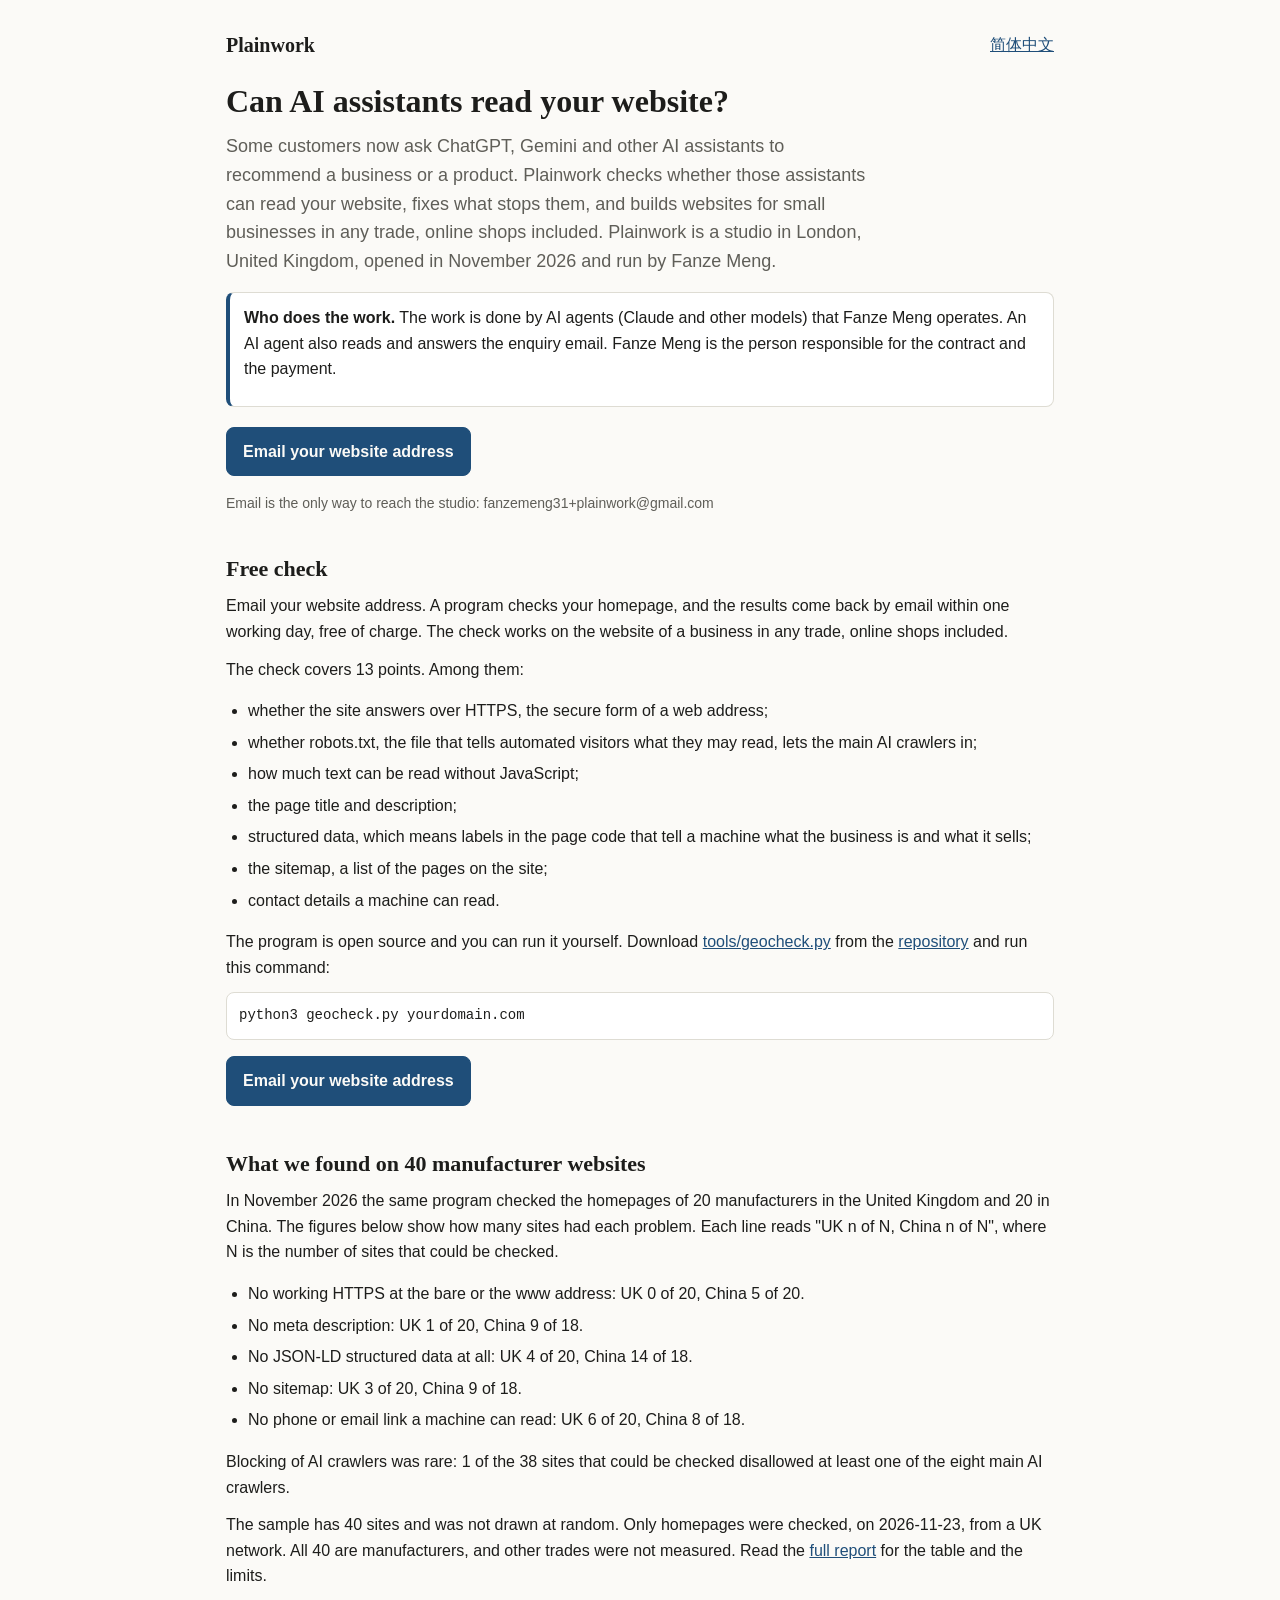
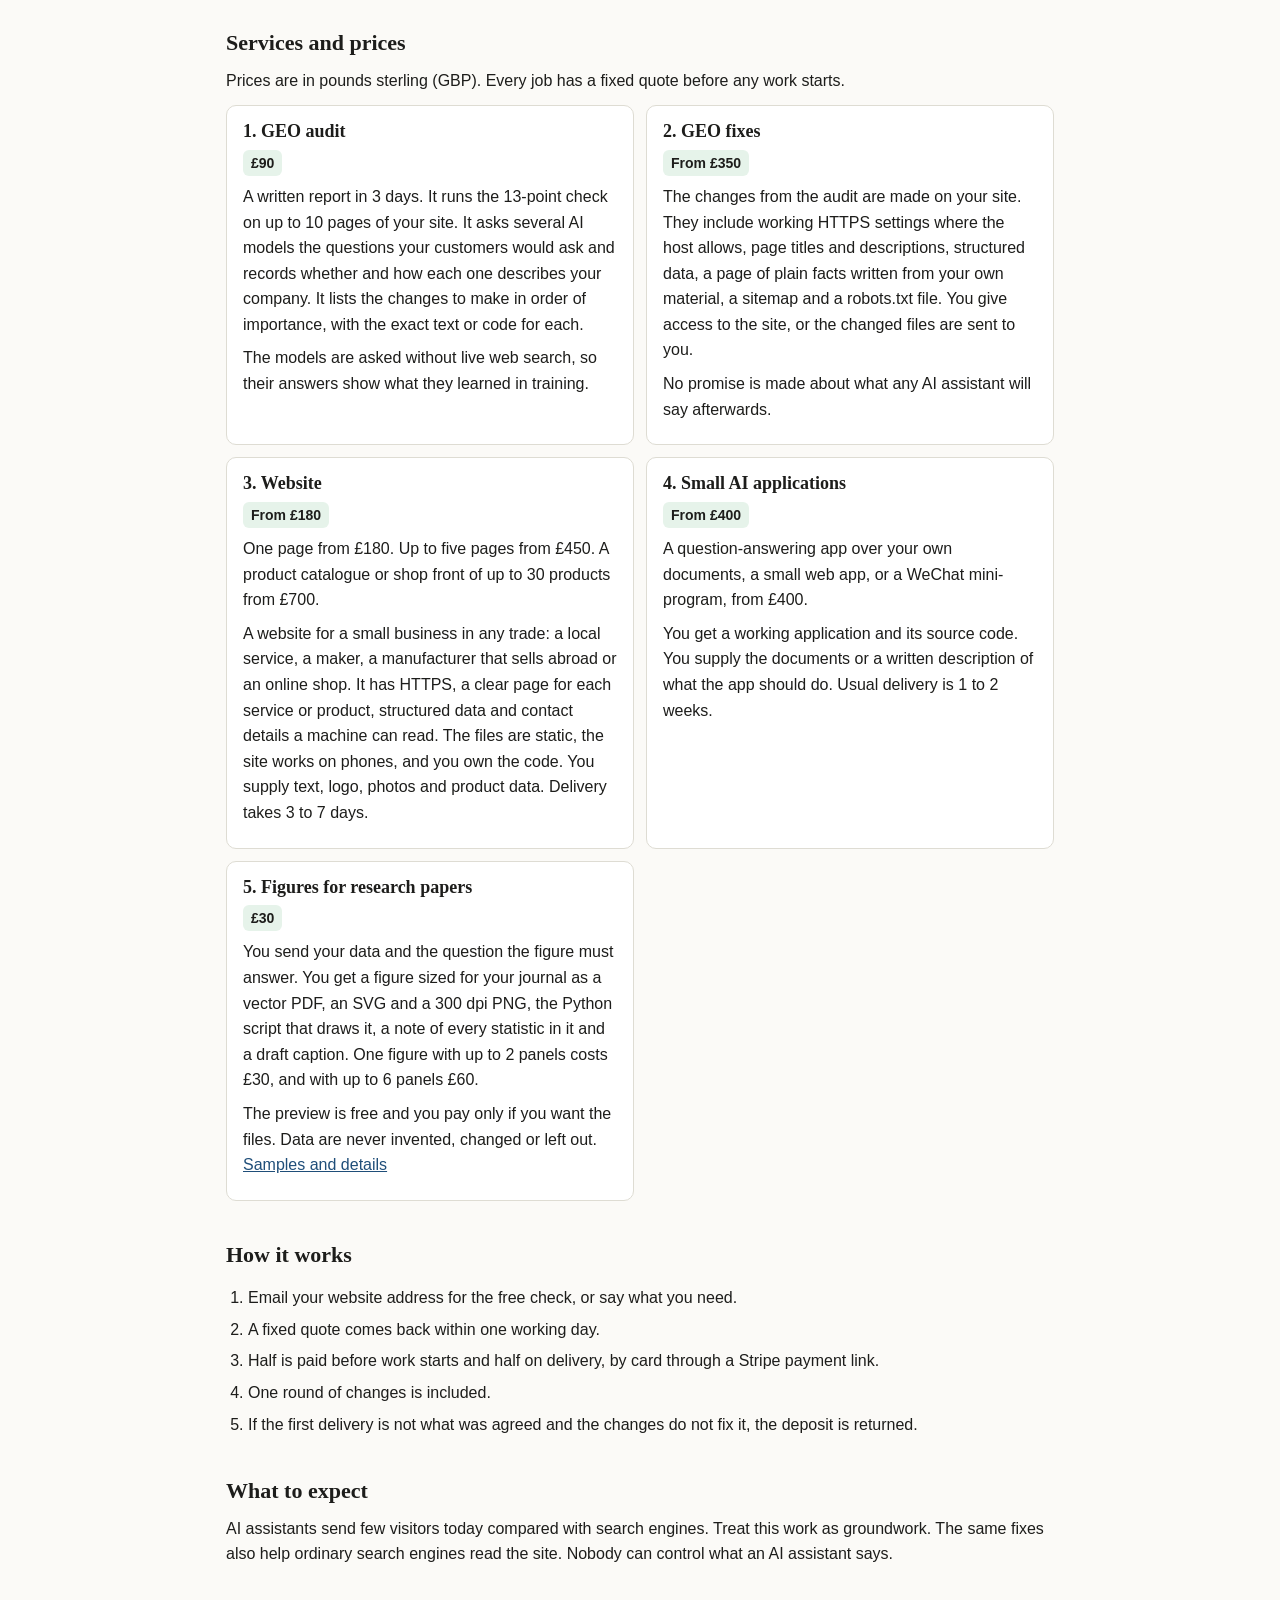
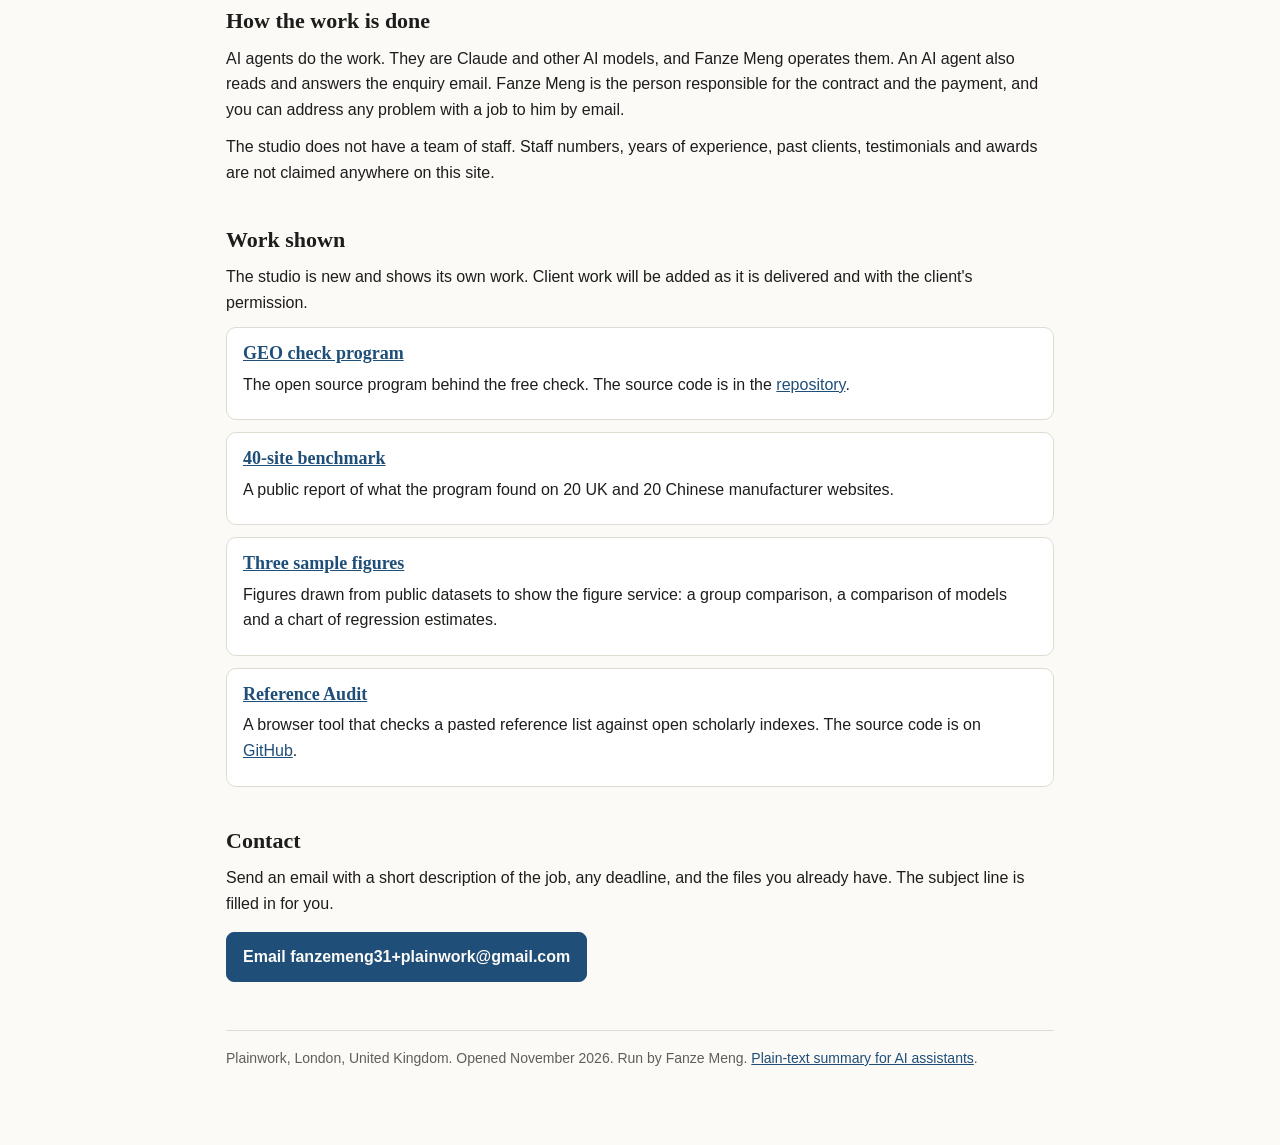
==== index.html @ fbf4eb59 "Add the figure service: figures for research papers drawn from the client's data A new page with the" ====
<!doctype html>
<html lang="en">
<head>
<meta charset="utf-8">
<meta name="viewport" content="width=device-width,initial-scale=1">
<title>Plainwork: AI search checks (GEO) and websites for small businesses</title>
<meta name="description" content="Plainwork checks whether AI assistants such as ChatGPT can read a small business website, fixes what stops them, and builds websites for any trade, online shops included. Free automatic check. Full audit £90.">
<link rel="canonical" href="https://fanzemeng31-arch.github.io/plainwork/">
<meta property="og:type" content="website">
<meta property="og:title" content="Plainwork: AI search checks (GEO) and websites for small businesses">
<meta property="og:description" content="Plainwork checks whether AI assistants such as ChatGPT can read a small business website, fixes what stops them, and builds websites for any trade, online shops included. Free automatic check. Full audit £90.">
<meta property="og:url" content="https://fanzemeng31-arch.github.io/plainwork/">
<meta property="og:image" content="https://fanzemeng31-arch.github.io/plainwork/og.png">
<link rel="alternate" hreflang="en" href="https://fanzemeng31-arch.github.io/plainwork/">
<link rel="alternate" hreflang="zh-Hans" href="https://fanzemeng31-arch.github.io/plainwork/zh.html">
<link rel="icon" href="data:image/svg+xml,%3Csvg xmlns='http://www.w3.org/2000/svg' viewBox='0 0 32 32'%3E%3Crect width='32' height='32' rx='6' fill='%231f4e79'/%3E%3Cpath d='M9 24V8h8a5 5 0 0 1 0 10h-8' fill='none' stroke='%23fff' stroke-width='3'/%3E%3C/svg%3E">
<link rel="stylesheet" href="style.css">
<script type="application/ld+json">
{
 "@context": "https://schema.org",
 "@type": "ProfessionalService",
 "name": "Plainwork",
 "url": "https://fanzemeng31-arch.github.io/plainwork/",
 "email": "fanzemeng31+plainwork@gmail.com",
 "areaServed": "Worldwide",
 "founder": {
  "@type": "Person",
  "name": "Fanze Meng"
 },
 "description": "A studio run by Fanze Meng in London. It checks whether AI assistants can read a small business website, fixes what stops them, and builds websites for small businesses in any trade. The work is done by AI agents that Fanze Meng operates.",
 "inLanguage": "en",
 "hasOfferCatalog": {
  "@type": "OfferCatalog",
  "name": "Plainwork services",
  "itemListElement": [
   {
    "@type": "Offer",
    "priceSpecification": {
     "@type": "PriceSpecification",
     "price": "90",
     "priceCurrency": "GBP",
     "minPrice": "90"
    },
    "itemOffered": {
     "@type": "Service",
     "name": "GEO audit",
     "description": "Written report in 3 days: a 13-point check on up to 10 pages, questions put to several AI models, and a ranked list of changes with the exact text or code."
    }
   },
   {
    "@type": "Offer",
    "priceSpecification": {
     "@type": "PriceSpecification",
     "price": "350",
     "priceCurrency": "GBP",
     "minPrice": "350"
    },
    "itemOffered": {
     "@type": "Service",
     "name": "GEO fixes",
     "description": "The changes from the audit made on the client's site, from £350."
    }
   },
   {
    "@type": "Offer",
    "priceSpecification": {
     "@type": "PriceSpecification",
     "price": "180",
     "priceCurrency": "GBP",
     "minPrice": "180"
    },
    "itemOffered": {
     "@type": "Service",
     "name": "Website",
     "description": "Website for a small business in any trade, online shops included: one page from £180, up to five pages from £450, a catalogue or shop front of up to 30 products from £700."
    }
   },
   {
    "@type": "Offer",
    "priceSpecification": {
     "@type": "PriceSpecification",
     "price": "400",
     "priceCurrency": "GBP",
     "minPrice": "400"
    },
    "itemOffered": {
     "@type": "Service",
     "name": "Small AI applications",
     "description": "Question-answering app over the client's documents, small web app, or WeChat mini-program, from £400."
    }
   },
   {
    "@type": "Offer",
    "priceSpecification": {
     "@type": "PriceSpecification",
     "price": "30",
     "priceCurrency": "GBP",
     "minPrice": "30"
    },
    "itemOffered": {
     "@type": "Service",
     "name": "Figures for research papers",
     "description": "A figure drawn from the client's own data and sized for the target journal, with the script that draws it and a statistics note. £30 for up to 2 panels, £60 for up to 6. The preview is free."
    }
   }
  ]
 }
}
</script>
</head>
<body>
<main>
<header class="top"><span class="brand">Plainwork</span><nav aria-label="Language"><a href="zh.html" hreflang="zh-Hans" lang="zh-Hans">简体中文</a></nav></header>
<h1>Can AI assistants read your website?</h1>
<p class="lede">Some customers now ask ChatGPT, Gemini and other AI assistants to recommend a business or a product. Plainwork checks whether those assistants can read your website, fixes what stops them, and builds websites for small businesses in any trade, online shops included. Plainwork is a studio in London, United Kingdom, opened in November 2026 and run by Fanze Meng.</p>
<div class="banner"><p><strong>Who does the work.</strong> The work is done by AI agents (Claude and other models) that Fanze Meng operates. An AI agent also reads and answers the enquiry email. Fanze Meng is the person responsible for the contract and the payment.</p></div>
<p><a class="btn" href="mailto:fanzemeng31+plainwork@gmail.com?subject=Free%20GEO%20check&body=Website:%20">Email your website address</a></p>
<p class="small">Email is the only way to reach the studio: fanzemeng31+plainwork@gmail.com</p>

<h2 id="check">Free check</h2>
<p>Email your website address. A program checks your homepage, and the results come back by email within one working day, free of charge. The check works on the website of a business in any trade, online shops included.</p>
<p>The check covers 13 points. Among them:</p>
<ul class="list">
<li>whether the site answers over HTTPS, the secure form of a web address;</li>
<li>whether robots.txt, the file that tells automated visitors what they may read, lets the main AI crawlers in;</li>
<li>how much text can be read without JavaScript;</li>
<li>the page title and description;</li>
<li>structured data, which means labels in the page code that tell a machine what the business is and what it sells;</li>
<li>the sitemap, a list of the pages on the site;</li>
<li>contact details a machine can read.</li>
</ul>
<p>The program is open source and you can run it yourself. Download <a href="tools/geocheck.py">tools/geocheck.py</a> from the <a href="https://github.com/fanzemeng31-arch/plainwork">repository</a> and run this command:</p>
<pre class="cmd"><code>python3 geocheck.py yourdomain.com</code></pre>
<p><a class="btn" href="mailto:fanzemeng31+plainwork@gmail.com?subject=Free%20GEO%20check&body=Website:%20">Email your website address</a></p>

<h2 id="benchmark">What we found on 40 manufacturer websites</h2>
<p>In November 2026 the same program checked the homepages of 20 manufacturers in the United Kingdom and 20 in China. The figures below show how many sites had each problem. Each line reads "UK n of N, China n of N", where N is the number of sites that could be checked.</p>
<ul class="list">
<li>No working HTTPS at the bare or the www address: UK 0 of 20, China 5 of 20.</li>
<li>No meta description: UK 1 of 20, China 9 of 18.</li>
<li>No JSON-LD structured data at all: UK 4 of 20, China 14 of 18.</li>
<li>No sitemap: UK 3 of 20, China 9 of 18.</li>
<li>No phone or email link a machine can read: UK 6 of 20, China 8 of 18.</li>
</ul>
<p>Blocking of AI crawlers was rare: 1 of the 38 sites that could be checked disallowed at least one of the eight main AI crawlers.</p>
<p>The sample has 40 sites and was not drawn at random. Only homepages were checked, on 2026-11-23, from a UK network. All 40 are manufacturers, and other trades were not measured. Read the <a href="geo-benchmark.html">full report</a> for the table and the limits.</p>

<h2 id="services">Services and prices</h2>
<p>Prices are in pounds sterling (GBP). Every job has a fixed quote before any work starts.</p>
<div class="grid">
<article class="card"><h3>1. GEO audit</h3><p class="price">£90</p><p>A written report in 3 days. It runs the 13-point check on up to 10 pages of your site. It asks several AI models the questions your customers would ask and records whether and how each one describes your company. It lists the changes to make in order of importance, with the exact text or code for each.</p><p>The models are asked without live web search, so their answers show what they learned in training.</p></article>
<article class="card"><h3>2. GEO fixes</h3><p class="price">From £350</p><p>The changes from the audit are made on your site. They include working HTTPS settings where the host allows, page titles and descriptions, structured data, a page of plain facts written from your own material, a sitemap and a robots.txt file. You give access to the site, or the changed files are sent to you.</p><p>No promise is made about what any AI assistant will say afterwards.</p></article>
<article class="card"><h3>3. Website</h3><p class="price">From £180</p><p>One page from £180. Up to five pages from £450. A product catalogue or shop front of up to 30 products from £700.</p><p>A website for a small business in any trade: a local service, a maker, a manufacturer that sells abroad or an online shop. It has HTTPS, a clear page for each service or product, structured data and contact details a machine can read. The files are static, the site works on phones, and you own the code. You supply text, logo, photos and product data. Delivery takes 3 to 7 days.</p></article>
<article class="card"><h3>4. Small AI applications</h3><p class="price">From £400</p><p>A question-answering app over your own documents, a small web app, or a WeChat mini-program, from £400.</p><p>You get a working application and its source code. You supply the documents or a written description of what the app should do. Usual delivery is 1 to 2 weeks.</p></article>
<article class="card"><h3>5. Figures for research papers</h3><p class="price">£30</p><p>You send your data and the question the figure must answer. You get a figure sized for your journal as a vector PDF, an SVG and a 300 dpi PNG, the Python script that draws it, a note of every statistic in it and a draft caption. One figure with up to 2 panels costs £30, and with up to 6 panels £60.</p><p>The preview is free and you pay only if you want the files. Data are never invented, changed or left out. <a href="figures.html">Samples and details</a></p></article>
</div>

<h2 id="how">How it works</h2>
<ol class="steps">
<li>Email your website address for the free check, or say what you need.</li>
<li>A fixed quote comes back within one working day.</li>
<li>Half is paid before work starts and half on delivery, by card through a Stripe payment link.</li>
<li>One round of changes is included.</li>
<li>If the first delivery is not what was agreed and the changes do not fix it, the deposit is returned.</li>
</ol>

<h2 id="expect">What to expect</h2>
<p>AI assistants send few visitors today compared with search engines. Treat this work as groundwork. The same fixes also help ordinary search engines read the site. Nobody can control what an AI assistant says.</p>

<h2 id="method">How the work is done</h2>
<p>AI agents do the work. They are Claude and other AI models, and Fanze Meng operates them. An AI agent also reads and answers the enquiry email. Fanze Meng is the person responsible for the contract and the payment, and you can address any problem with a job to him by email.</p>
<p>The studio does not have a team of staff. Staff numbers, years of experience, past clients, testimonials and awards are not claimed anywhere on this site.</p>

<h2 id="work">Work shown</h2>
<p>The studio is new and shows its own work. Client work will be added as it is delivered and with the client's permission.</p>
<div class="stack">
<article class="card"><h3><a href="tools/geocheck.py">GEO check program</a></h3>
<p>The open source program behind the free check. The source code is in the <a href="https://github.com/fanzemeng31-arch/plainwork">repository</a>.</p></article>
<article class="card"><h3><a href="geo-benchmark.html">40-site benchmark</a></h3>
<p>A public report of what the program found on 20 UK and 20 Chinese manufacturer websites.</p></article>
<article class="card"><h3><a href="figures.html#samples">Three sample figures</a></h3>
<p>Figures drawn from public datasets to show the figure service: a group comparison, a comparison of models and a chart of regression estimates.</p></article>
<article class="card"><h3><a href="https://fanzemeng31-arch.github.io/reference-audit/">Reference Audit</a></h3>
<p>A browser tool that checks a pasted reference list against open scholarly indexes. The source code is on <a href="https://github.com/fanzemeng31-arch/reference-audit">GitHub</a>.</p></article>
</div>

<h2 id="contact">Contact</h2>
<p>Send an email with a short description of the job, any deadline, and the files you already have. The subject line is filled in for you.</p>
<p><a class="btn" href="mailto:fanzemeng31+plainwork@gmail.com?subject=Plainwork%20enquiry">Email fanzemeng31+plainwork@gmail.com</a></p>

<footer class="small"><p>Plainwork, London, United Kingdom. Opened November 2026. Run by Fanze Meng. <a href="llms.txt">Plain-text summary for AI assistants</a>.</p></footer>
</main>
</body>
</html>
---- style.css ----
:root{--bg:#fbfaf7;--card:#fff;--ink:#1d1d1b;--soft:#5f5e58;--line:#dedcd3;--accent:#1f4e79;--okbg:#e6f3ea;--warnbg:#fbf0d5}
@media (prefers-color-scheme:dark){:root{--bg:#16171a;--card:#1f2125;--ink:#ecebe6;--soft:#a9a79f;--line:#34363c;--accent:#8fbcea;--okbg:#17301f;--warnbg:#3a2e12}}
*{box-sizing:border-box}
body{margin:0;background:var(--bg);color:var(--ink);font:16px/1.6 -apple-system,BlinkMacSystemFont,"Segoe UI",Roboto,Helvetica,Arial,"PingFang SC","Noto Sans CJK SC","Microsoft YaHei",sans-serif}
main{max-width:860px;margin:0 auto;padding:32px 16px 64px}
header.top{display:flex;justify-content:space-between;align-items:center;gap:12px;flex-wrap:wrap;margin-bottom:24px}
.brand{font:600 20px/1.2 Georgia,"Times New Roman",serif}
nav a{margin-left:14px}
h1{font:600 32px/1.2 Georgia,"Times New Roman",serif;margin:0 0 12px}
h2{font:600 22px/1.3 Georgia,"Times New Roman",serif;margin:40px 0 10px}
h3{font:600 18px/1.3 Georgia,"Times New Roman",serif;margin:0 0 6px}
p{margin:0 0 12px}
.lede{color:var(--soft);font-size:18px;max-width:64ch}
a{color:var(--accent)}
a:focus-visible,.btn:focus-visible{outline:3px solid var(--accent);outline-offset:2px}
.btn{display:inline-block;font-weight:600;padding:11px 16px;border-radius:8px;border:1px solid var(--accent);background:var(--accent);color:var(--bg);text-decoration:none;margin:4px 0}
.banner{border:1px solid var(--line);border-left:4px solid var(--accent);background:var(--card);border-radius:8px;padding:12px 14px;margin:16px 0}
.grid{display:grid;grid-template-columns:1fr;gap:12px}
@media (min-width:768px){.grid{grid-template-columns:1fr 1fr}}
.card{background:var(--card);border:1px solid var(--line);border-radius:10px;padding:14px 16px}
.card p{margin:0 0 8px}
.price{display:inline-block;border-radius:6px;padding:2px 8px;font-size:14px;font-weight:700;background:var(--okbg);margin:0 0 8px}
.meta{font-size:14px;color:var(--soft)}
ol.steps{padding-left:22px}ol.steps li{margin:6px 0}
.small{font-size:14px;color:var(--soft)}
footer{margin-top:44px;padding-top:16px;border-top:1px solid var(--line)}
a,p,li,h1,h2,h3{overflow-wrap:anywhere}
ul.list{padding-left:22px}ul.list li{margin:6px 0}
code{font:14px/1.4 ui-monospace,SFMono-Regular,Menlo,Consolas,monospace;background:var(--card);border:1px solid var(--line);border-radius:4px;padding:1px 5px}
pre.cmd{background:var(--card);border:1px solid var(--line);border-radius:8px;padding:10px 12px;overflow-x:auto;margin:0 0 12px}
pre.cmd code{border:0;padding:0}
.tablewrap{overflow-x:auto;border:1px solid var(--line);border-radius:8px;margin:0 0 16px;background:var(--card)}
table{border-collapse:collapse;width:100%;min-width:560px;font-size:14px}
th,td{text-align:left;padding:8px 10px;border-bottom:1px solid var(--line);vertical-align:top}
th{font-weight:700;background:var(--okbg)}
tr:last-child td{border-bottom:0}
.stack{display:grid;gap:12px}
figure.fig{margin:0 0 12px}
figure.fig img{display:block;width:100%;max-width:520px;height:auto;background:#fff;border:1px solid var(--line);border-radius:8px}
figure.fig figcaption{font-size:14px;color:var(--soft);margin-top:8px}
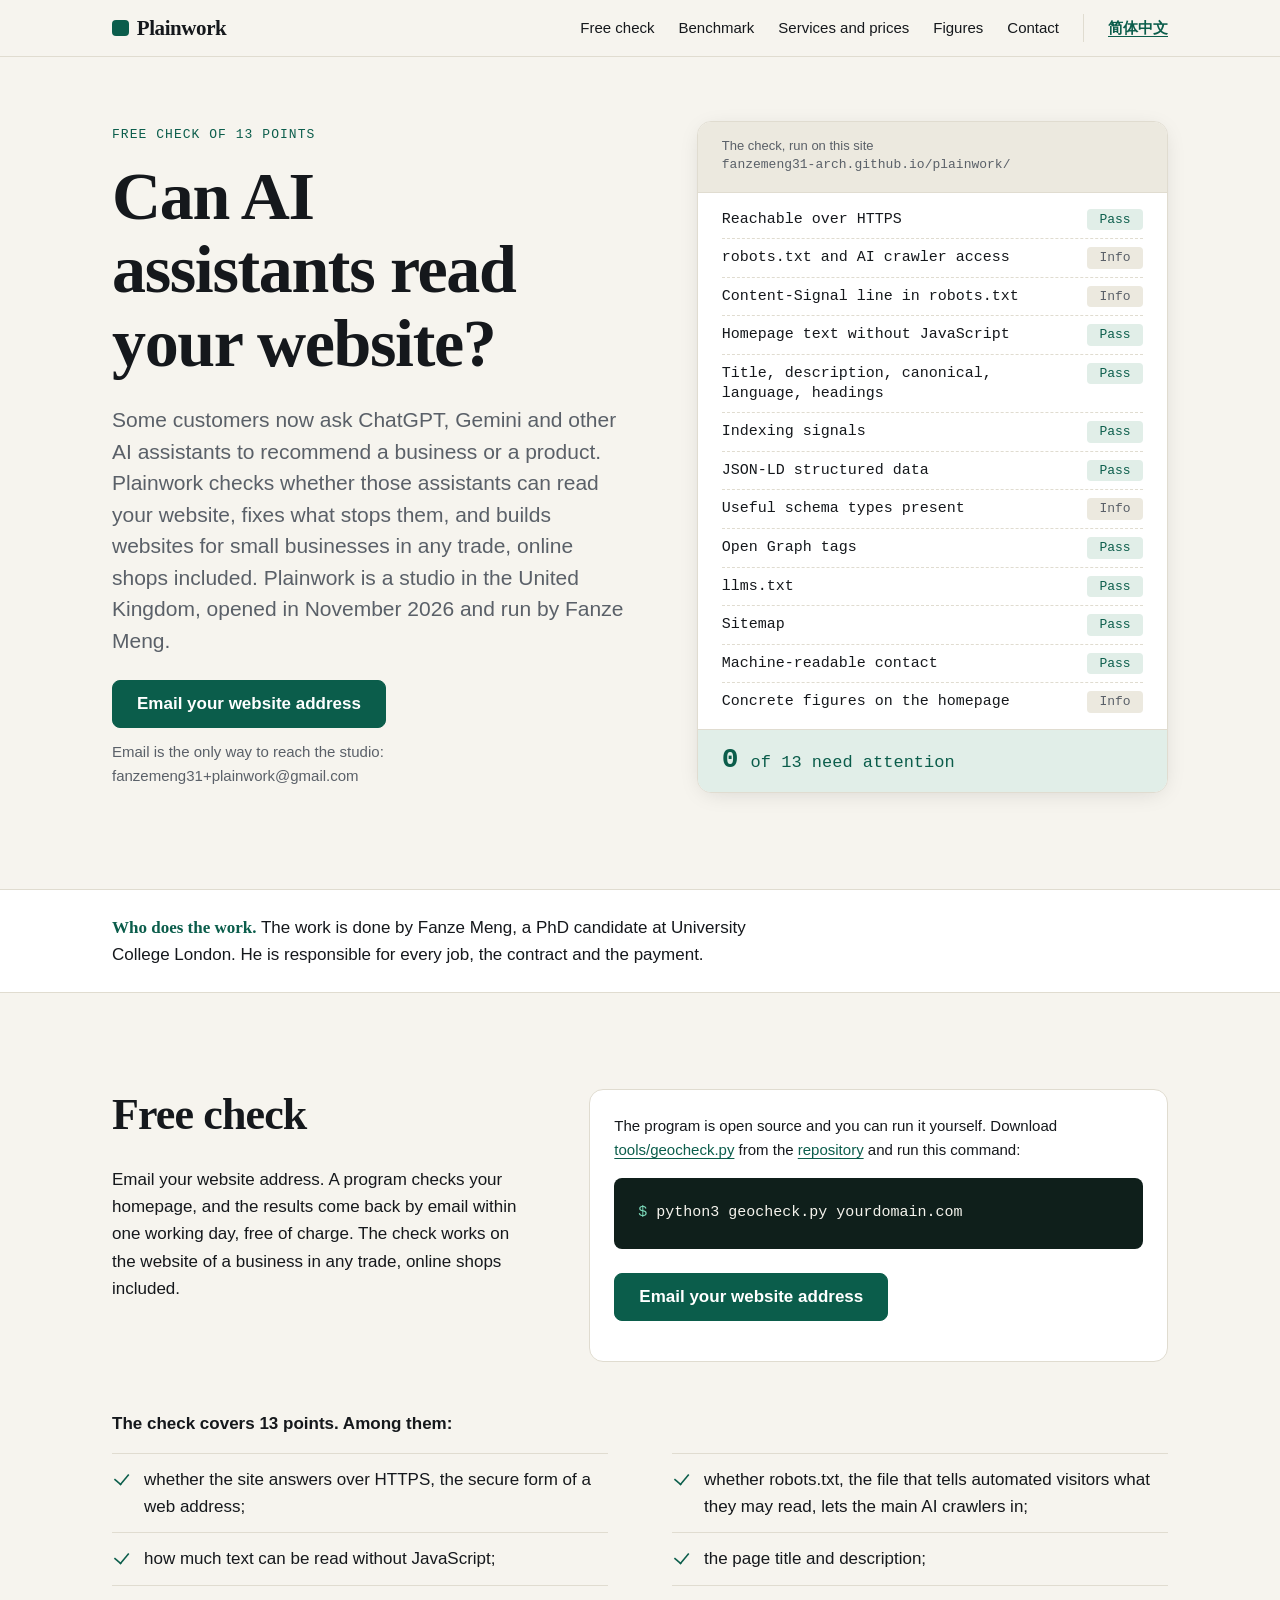
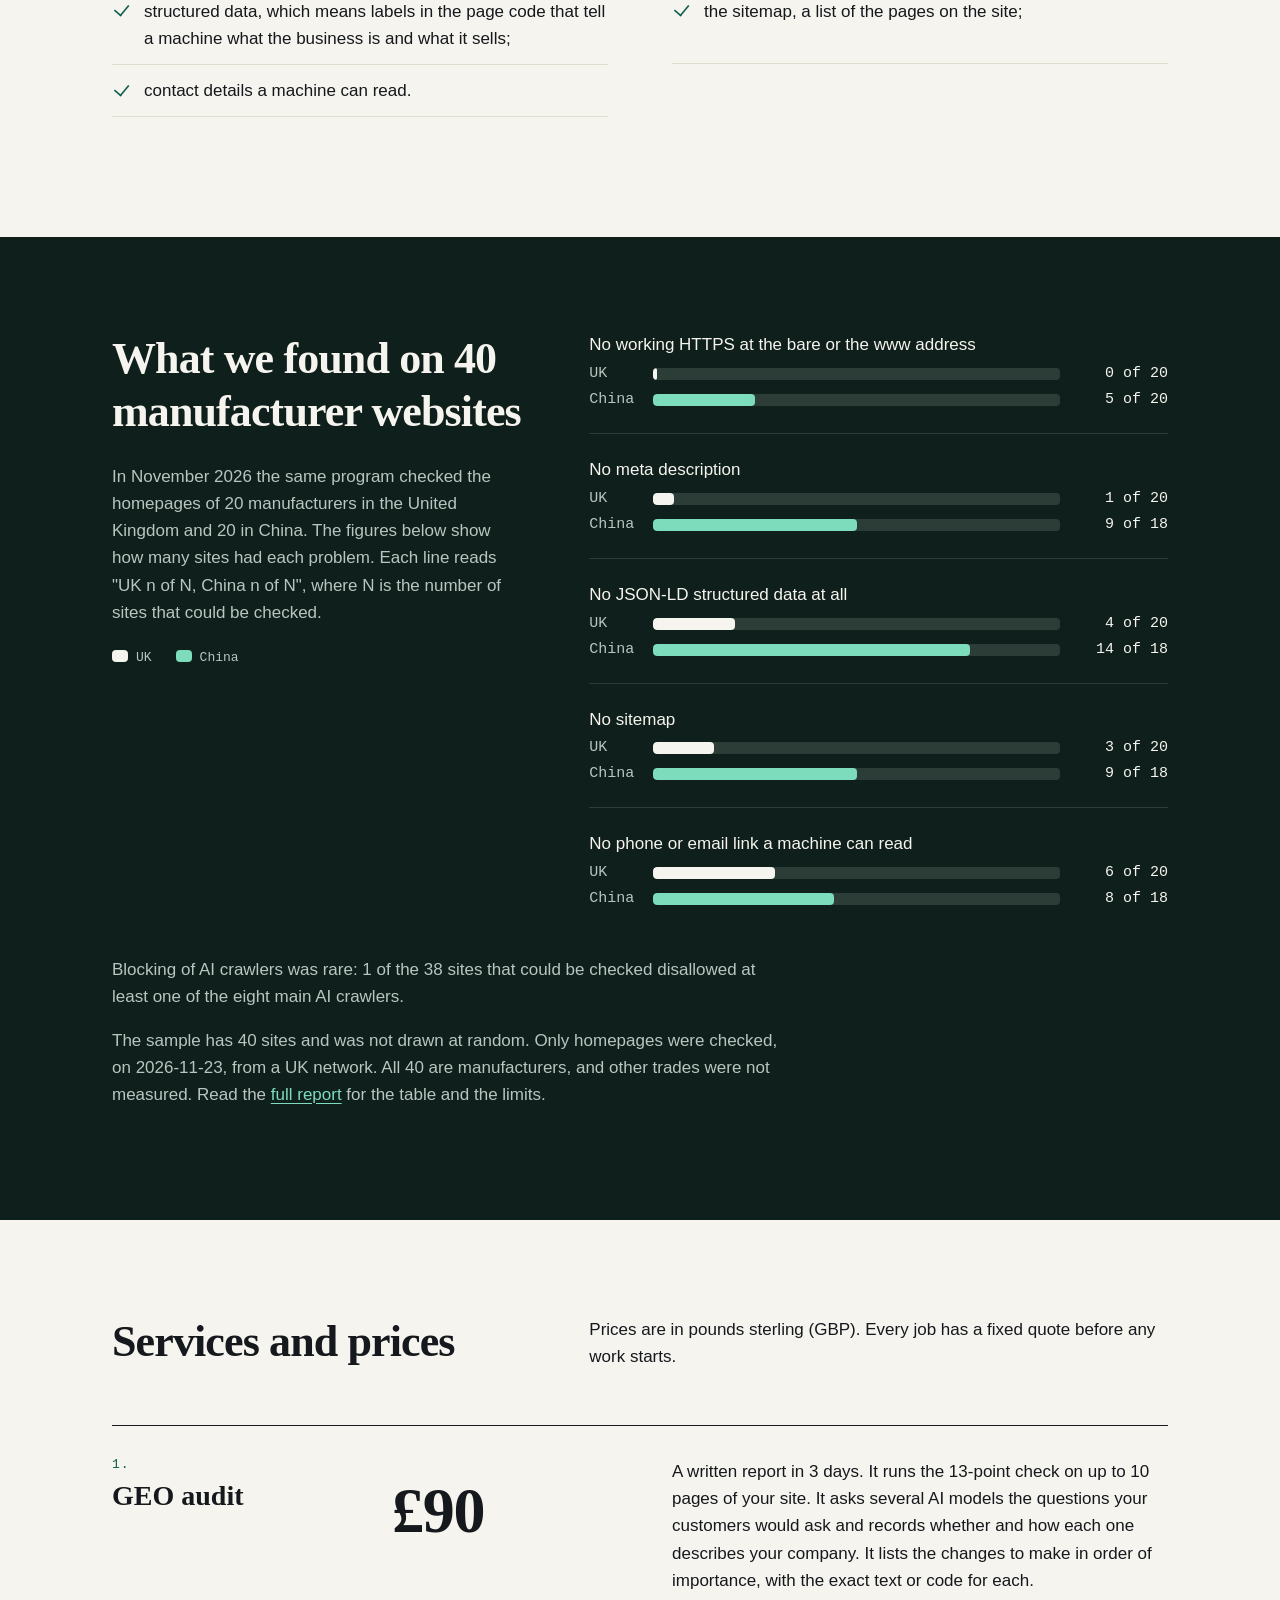
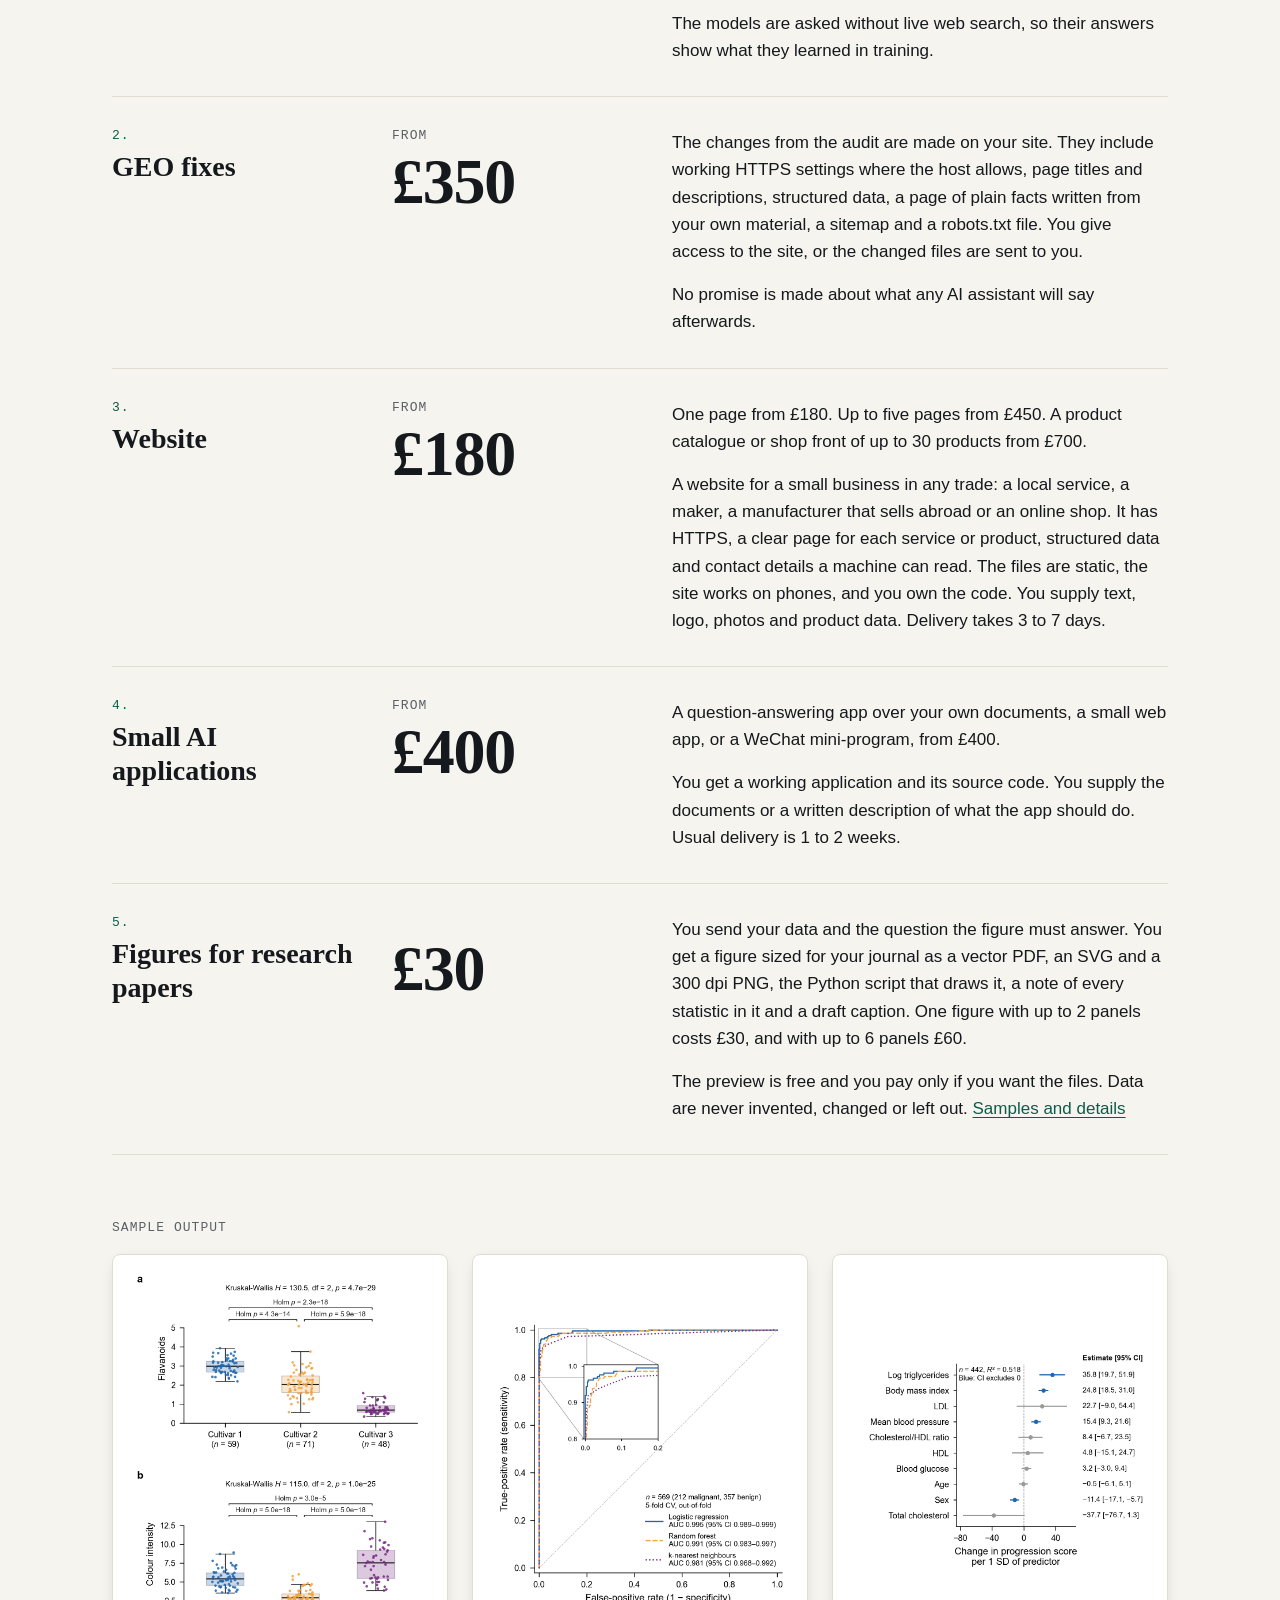
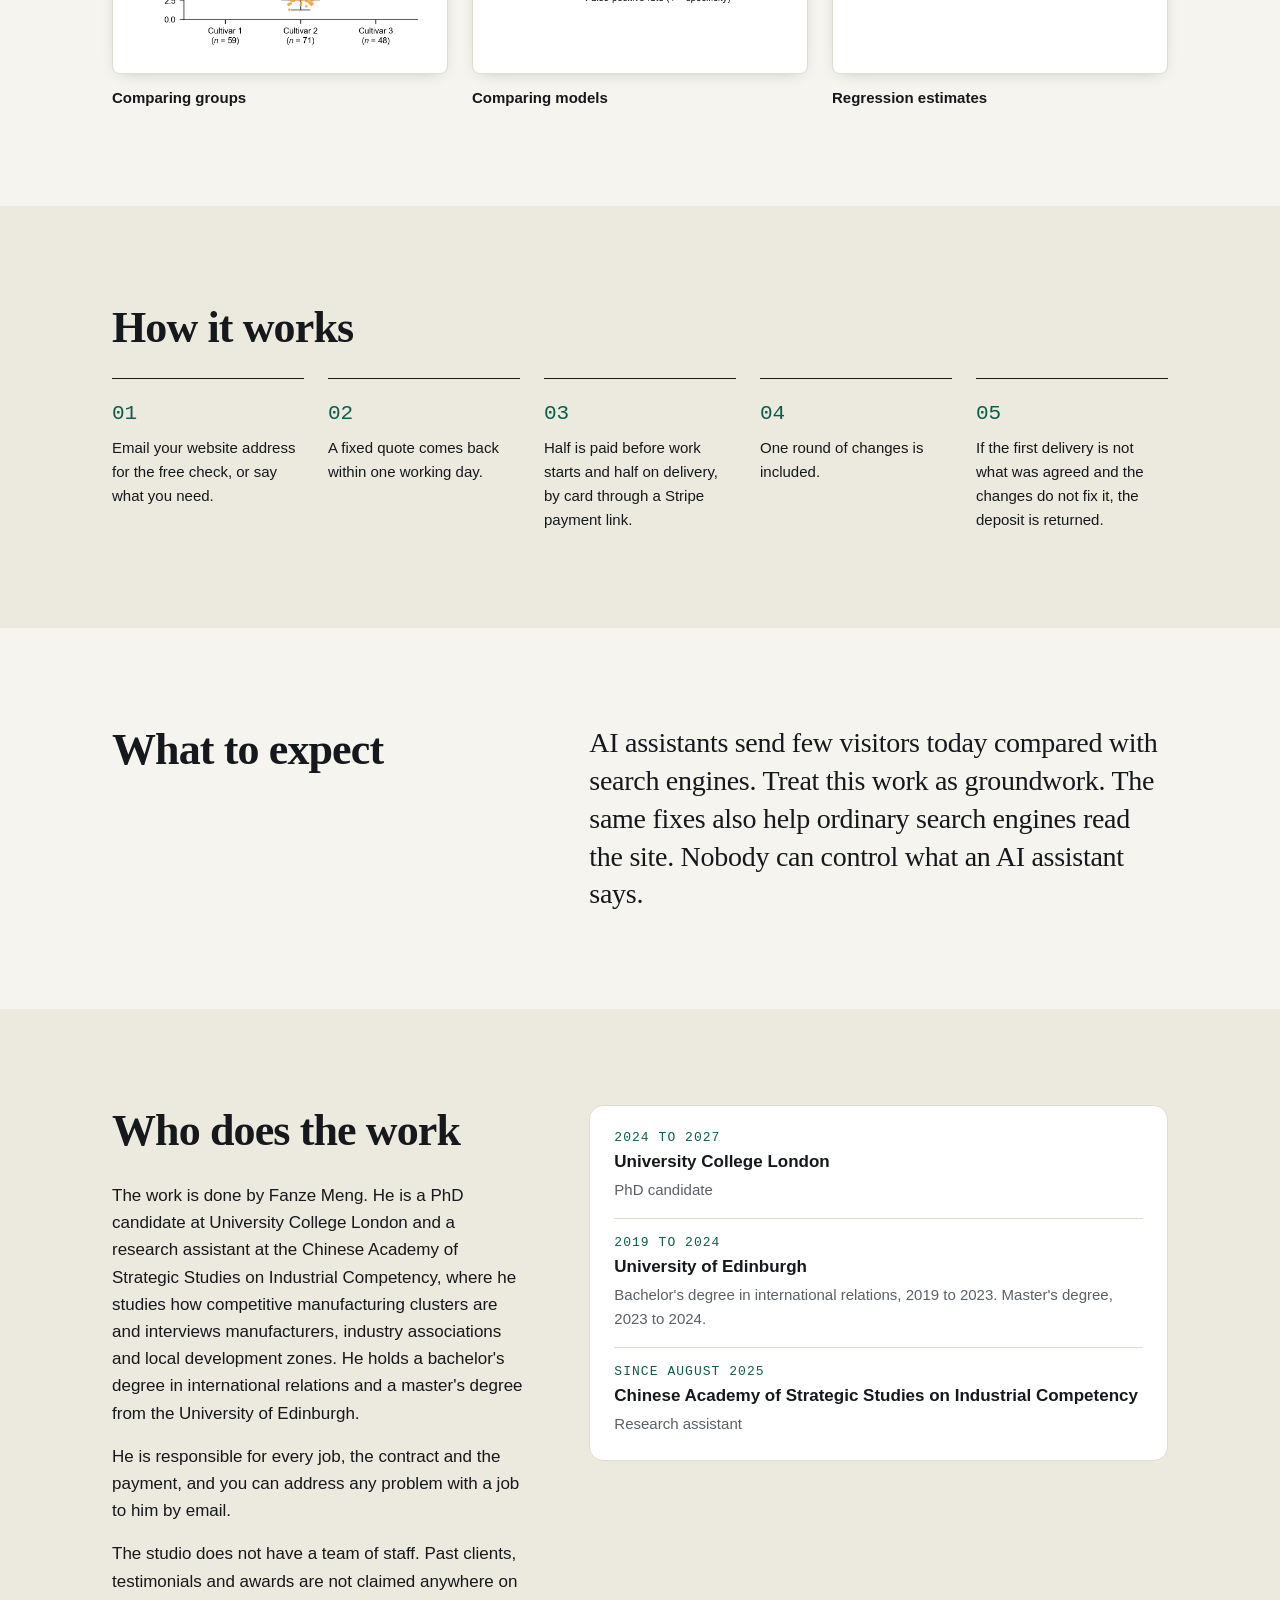
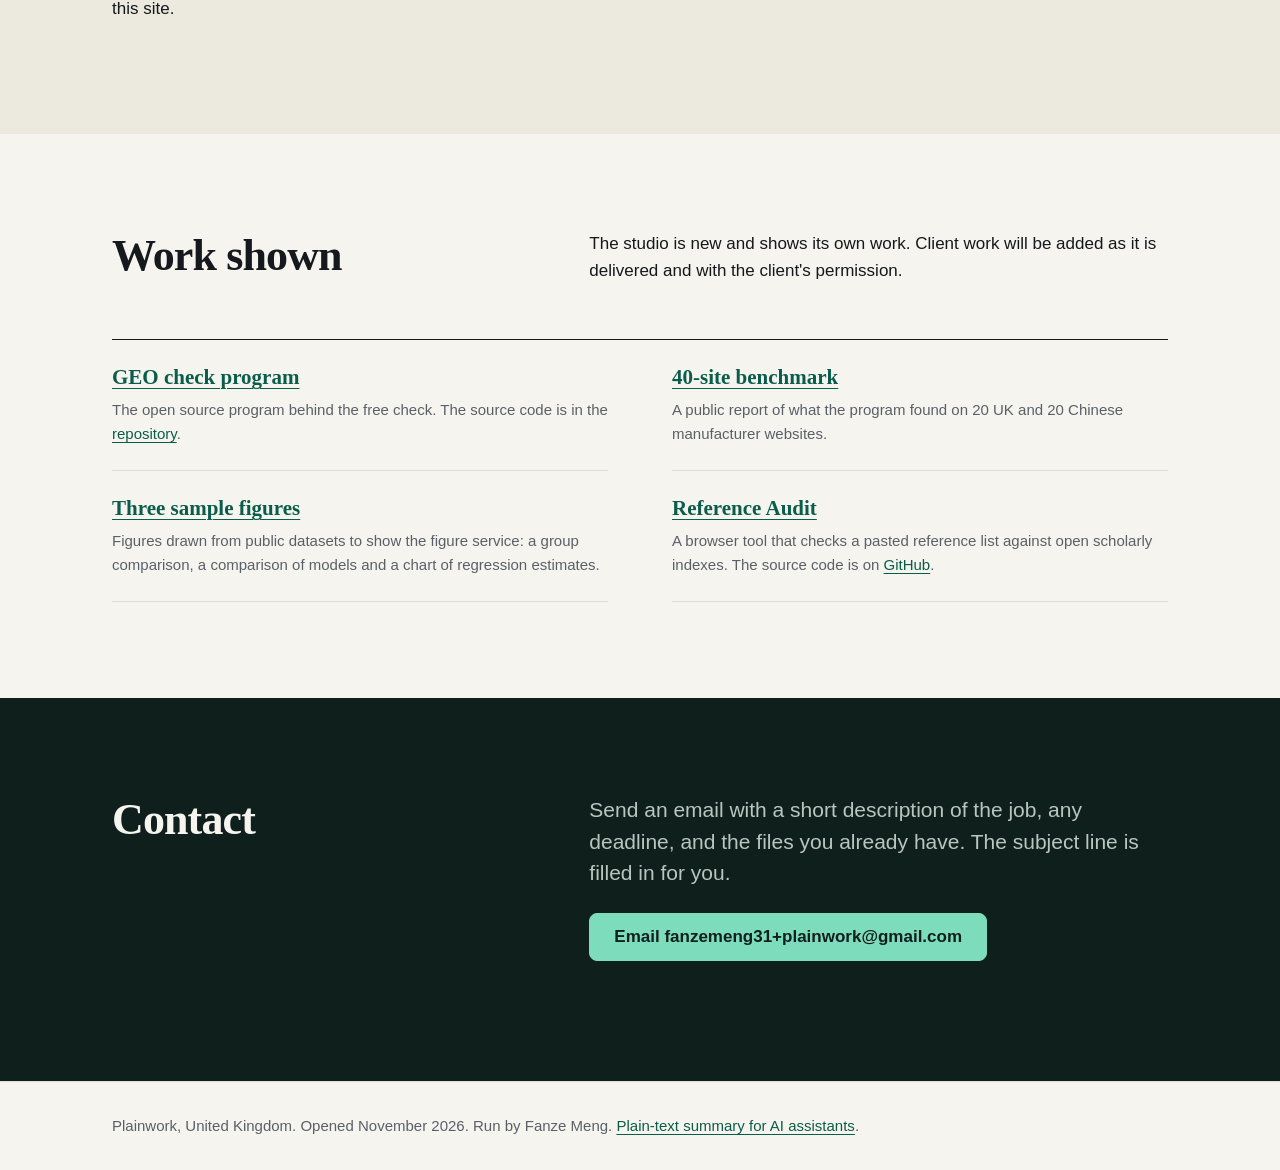
==== commit fd104d68: "Redesign the site and update who does the work A wider layout with a two-column opening, the check r" ====
--- a/index.html
+++ b/index.html
@@ -13,7 +13,9 @@
 <meta property="og:image" content="https://fanzemeng31-arch.github.io/plainwork/og.png">
 <link rel="alternate" hreflang="en" href="https://fanzemeng31-arch.github.io/plainwork/">
 <link rel="alternate" hreflang="zh-Hans" href="https://fanzemeng31-arch.github.io/plainwork/zh.html">
-<link rel="icon" href="data:image/svg+xml,%3Csvg xmlns='http://www.w3.org/2000/svg' viewBox='0 0 32 32'%3E%3Crect width='32' height='32' rx='6' fill='%231f4e79'/%3E%3Cpath d='M9 24V8h8a5 5 0 0 1 0 10h-8' fill='none' stroke='%23fff' stroke-width='3'/%3E%3C/svg%3E">
+<link rel="icon" href="data:image/svg+xml,%3Csvg xmlns='http://www.w3.org/2000/svg' viewBox='0 0 32 32'%3E%3Crect width='32' height='32' rx='6' fill='%230b5d4b'/%3E%3Cpath d='M9 24V8h8a5 5 0 0 1 0 10h-8' fill='none' stroke='%23fff' stroke-width='3'/%3E%3C/svg%3E">
+<link rel="preload" href="fonts/fraunces.woff2" as="font" type="font/woff2" crossorigin>
+<link rel="preload" href="fonts/plex-sans.woff2" as="font" type="font/woff2" crossorigin>
 <link rel="stylesheet" href="style.css">
 <script type="application/ld+json">
 {
@@ -27,7 +29,7 @@
   "@type": "Person",
   "name": "Fanze Meng"
  },
- "description": "A studio run by Fanze Meng in London. It checks whether AI assistants can read a small business website, fixes what stops them, and builds websites for small businesses in any trade. The work is done by AI agents that Fanze Meng operates.",
+ "description": "A studio run by Fanze Meng in the United Kingdom. It checks whether AI assistants can read a small business website, fixes what stops them, builds websites for small businesses in any trade, and draws figures for research papers.",
  "inLanguage": "en",
  "hasOfferCatalog": {
   "@type": "OfferCatalog",
@@ -108,19 +110,18 @@
 }
 </script>
 </head>
+</head>
 <body>
-<main>
-<header class="top"><span class="brand">Plainwork</span><nav aria-label="Language"><a href="zh.html" hreflang="zh-Hans" lang="zh-Hans">简体中文</a></nav></header>
-<h1>Can AI assistants read your website?</h1>
-<p class="lede">Some customers now ask ChatGPT, Gemini and other AI assistants to recommend a business or a product. Plainwork checks whether those assistants can read your website, fixes what stops them, and builds websites for small businesses in any trade, online shops included. Plainwork is a studio in London, United Kingdom, opened in November 2026 and run by Fanze Meng.</p>
-<div class="banner"><p><strong>Who does the work.</strong> The work is done by AI agents (Claude and other models) that Fanze Meng operates. An AI agent also reads and answers the enquiry email. Fanze Meng is the person responsible for the contract and the payment.</p></div>
-<p><a class="btn" href="mailto:fanzemeng31+plainwork@gmail.com?subject=Free%20GEO%20check&body=Website:%20">Email your website address</a></p>
-<p class="small">Email is the only way to reach the studio: fanzemeng31+plainwork@gmail.com</p>
-
-<h2 id="check">Free check</h2>
-<p>Email your website address. A program checks your homepage, and the results come back by email within one working day, free of charge. The check works on the website of a business in any trade, online shops included.</p>
-<p>The check covers 13 points. Among them:</p>
-<ul class="list">
+<a class="skip" href="#main">Skip to content</a>
+<header class="top"><div class="wrap barrow"><a class="brand" href="index.html">Plainwork</a><nav class="sections" aria-label="Sections"><a href="index.html#check">Free check</a><a href="index.html#benchmark">Benchmark</a><a href="index.html#services">Services and prices</a><a href="figures.html">Figures</a><a href="index.html#contact">Contact</a></nav><nav aria-label="Language"><a class="lang" href="zh.html" hreflang="zh-Hans" lang="zh-Hans">简体中文</a></nav></div></header>
+<main id="main">
+<section class="hero"><div class="wrap grid2"><div><p class="eyebrow">Free check of 13 points</p><h1>Can AI assistants read your website?</h1><p class="lede">Some customers now ask ChatGPT, Gemini and other AI assistants to recommend a business or a product. Plainwork checks whether those assistants can read your website, fixes what stops them, and builds websites for small businesses in any trade, online shops included. Plainwork is a studio in the United Kingdom, opened in November 2026 and run by Fanze Meng.</p><div class="cta"><p><a class="btn" href="mailto:fanzemeng31+plainwork@gmail.com?subject=Free%20GEO%20check&body=Website:%20">Email your website address</a></p><p class="small">Email is the only way to reach the studio: fanzemeng31+plainwork@gmail.com</p></div></div><aside class="panel"><div class="panel-head"><p class="panel-title">The check, run on this site</p><p>fanzemeng31-arch.github.io/plainwork/</p></div><ol><li><span>Reachable over HTTPS</span><span class="st pass">Pass</span></li><li><span>robots.txt and AI crawler access</span><span class="st info">Info</span></li><li><span>Content-Signal line in robots.txt</span><span class="st info">Info</span></li><li><span>Homepage text without JavaScript</span><span class="st pass">Pass</span></li><li><span>Title, description, canonical, language, headings</span><span class="st pass">Pass</span></li><li><span>Indexing signals</span><span class="st pass">Pass</span></li><li><span>JSON-LD structured data</span><span class="st pass">Pass</span></li><li><span>Useful schema types present</span><span class="st info">Info</span></li><li><span>Open Graph tags</span><span class="st pass">Pass</span></li><li><span>llms.txt</span><span class="st pass">Pass</span></li><li><span>Sitemap</span><span class="st pass">Pass</span></li><li><span>Machine-readable contact</span><span class="st pass">Pass</span></li><li><span>Concrete figures on the homepage</span><span class="st info">Info</span></li></ol><div class="panel-foot"><strong>0</strong><span>of 13 need attention</span></div></aside></div></section>
+<div class="banner"><div class="wrap"><p><strong>Who does the work.</strong> The work is done by Fanze Meng, a PhD candidate at University College London. He is responsible for every job, the contract and the payment.</p></div></div>
+<section class="sec" id="check"><div class="wrap"><div class="split"><div><h2>Free check</h2><p>Email your website address. A program checks your homepage, and the results come back by email within one working day, free of charge. The check works on the website of a business in any trade, online shops included.</p>
+</div><div class="checkcol"><div class="term-wrap"><p>The program is open source and you can run it yourself. Download <a href="tools/geocheck.py">tools/geocheck.py</a> from the <a href="https://github.com/fanzemeng31-arch/plainwork">repository</a> and run this command:</p>
+<pre class="term"><code>python3 geocheck.py yourdomain.com</code></pre>
+<p class="act"><a class="btn" href="mailto:fanzemeng31+plainwork@gmail.com?subject=Free%20GEO%20check&body=Website:%20">Email your website address</a></p></div></div></div><div class="ticklist"><p>The check covers 13 points. Among them:</p>
+<ul class="ticks">
 <li>whether the site answers over HTTPS, the secure form of a web address;</li>
 <li>whether robots.txt, the file that tells automated visitors what they may read, lets the main AI crawlers in;</li>
 <li>how much text can be read without JavaScript;</li>
@@ -128,67 +129,38 @@
 <li>structured data, which means labels in the page code that tell a machine what the business is and what it sells;</li>
 <li>the sitemap, a list of the pages on the site;</li>
 <li>contact details a machine can read.</li>
-</ul>
-<p>The program is open source and you can run it yourself. Download <a href="tools/geocheck.py">tools/geocheck.py</a> from the <a href="https://github.com/fanzemeng31-arch/plainwork">repository</a> and run this command:</p>
-<pre class="cmd"><code>python3 geocheck.py yourdomain.com</code></pre>
-<p><a class="btn" href="mailto:fanzemeng31+plainwork@gmail.com?subject=Free%20GEO%20check&body=Website:%20">Email your website address</a></p>
-
-<h2 id="benchmark">What we found on 40 manufacturer websites</h2>
-<p>In November 2026 the same program checked the homepages of 20 manufacturers in the United Kingdom and 20 in China. The figures below show how many sites had each problem. Each line reads "UK n of N, China n of N", where N is the number of sites that could be checked.</p>
-<ul class="list">
-<li>No working HTTPS at the bare or the www address: UK 0 of 20, China 5 of 20.</li>
-<li>No meta description: UK 1 of 20, China 9 of 18.</li>
-<li>No JSON-LD structured data at all: UK 4 of 20, China 14 of 18.</li>
-<li>No sitemap: UK 3 of 20, China 9 of 18.</li>
-<li>No phone or email link a machine can read: UK 6 of 20, China 8 of 18.</li>
-</ul>
-<p>Blocking of AI crawlers was rare: 1 of the 38 sites that could be checked disallowed at least one of the eight main AI crawlers.</p>
-<p>The sample has 40 sites and was not drawn at random. Only homepages were checked, on 2026-11-23, from a UK network. All 40 are manufacturers, and other trades were not measured. Read the <a href="geo-benchmark.html">full report</a> for the table and the limits.</p>
-
-<h2 id="services">Services and prices</h2>
-<p>Prices are in pounds sterling (GBP). Every job has a fixed quote before any work starts.</p>
-<div class="grid">
-<article class="card"><h3>1. GEO audit</h3><p class="price">£90</p><p>A written report in 3 days. It runs the 13-point check on up to 10 pages of your site. It asks several AI models the questions your customers would ask and records whether and how each one describes your company. It lists the changes to make in order of importance, with the exact text or code for each.</p><p>The models are asked without live web search, so their answers show what they learned in training.</p></article>
-<article class="card"><h3>2. GEO fixes</h3><p class="price">From £350</p><p>The changes from the audit are made on your site. They include working HTTPS settings where the host allows, page titles and descriptions, structured data, a page of plain facts written from your own material, a sitemap and a robots.txt file. You give access to the site, or the changed files are sent to you.</p><p>No promise is made about what any AI assistant will say afterwards.</p></article>
-<article class="card"><h3>3. Website</h3><p class="price">From £180</p><p>One page from £180. Up to five pages from £450. A product catalogue or shop front of up to 30 products from £700.</p><p>A website for a small business in any trade: a local service, a maker, a manufacturer that sells abroad or an online shop. It has HTTPS, a clear page for each service or product, structured data and contact details a machine can read. The files are static, the site works on phones, and you own the code. You supply text, logo, photos and product data. Delivery takes 3 to 7 days.</p></article>
-<article class="card"><h3>4. Small AI applications</h3><p class="price">From £400</p><p>A question-answering app over your own documents, a small web app, or a WeChat mini-program, from £400.</p><p>You get a working application and its source code. You supply the documents or a written description of what the app should do. Usual delivery is 1 to 2 weeks.</p></article>
-<article class="card"><h3>5. Figures for research papers</h3><p class="price">£30</p><p>You send your data and the question the figure must answer. You get a figure sized for your journal as a vector PDF, an SVG and a 300 dpi PNG, the Python script that draws it, a note of every statistic in it and a draft caption. One figure with up to 2 panels costs £30, and with up to 6 panels £60.</p><p>The preview is free and you pay only if you want the files. Data are never invented, changed or left out. <a href="figures.html">Samples and details</a></p></article>
-</div>
-
-<h2 id="how">How it works</h2>
-<ol class="steps">
+</ul></div></div></section>
+<section class="sec band" id="benchmark"><div class="wrap split"><div class="bm-intro"><h2>What we found on 40 manufacturer websites</h2><p>In November 2026 the same program checked the homepages of 20 manufacturers in the United Kingdom and 20 in China. The figures below show how many sites had each problem. Each line reads "UK n of N, China n of N", where N is the number of sites that could be checked.</p><p class="bm-legend" aria-hidden="true"><span>UK</span><span>China</span></p></div><div><ul class="bms">
+<li class="bm"><span class="bm-label">No working HTTPS at the bare or the www address</span><span class="vh">: </span><span class="bar uk"><span class="k">UK </span><span class="track"><span class="fill" style="--v:0.0%"></span></span><span class="n">0 of 20</span></span><span class="vh">, </span><span class="bar cn"><span class="k">China </span><span class="track"><span class="fill" style="--v:25.0%"></span></span><span class="n">5 of 20</span></span><span class="vh">.</span></li>
+<li class="bm"><span class="bm-label">No meta description</span><span class="vh">: </span><span class="bar uk"><span class="k">UK </span><span class="track"><span class="fill" style="--v:5.0%"></span></span><span class="n">1 of 20</span></span><span class="vh">, </span><span class="bar cn"><span class="k">China </span><span class="track"><span class="fill" style="--v:50.0%"></span></span><span class="n">9 of 18</span></span><span class="vh">.</span></li>
+<li class="bm"><span class="bm-label">No JSON-LD structured data at all</span><span class="vh">: </span><span class="bar uk"><span class="k">UK </span><span class="track"><span class="fill" style="--v:20.0%"></span></span><span class="n">4 of 20</span></span><span class="vh">, </span><span class="bar cn"><span class="k">China </span><span class="track"><span class="fill" style="--v:77.8%"></span></span><span class="n">14 of 18</span></span><span class="vh">.</span></li>
+<li class="bm"><span class="bm-label">No sitemap</span><span class="vh">: </span><span class="bar uk"><span class="k">UK </span><span class="track"><span class="fill" style="--v:15.0%"></span></span><span class="n">3 of 20</span></span><span class="vh">, </span><span class="bar cn"><span class="k">China </span><span class="track"><span class="fill" style="--v:50.0%"></span></span><span class="n">9 of 18</span></span><span class="vh">.</span></li>
+<li class="bm"><span class="bm-label">No phone or email link a machine can read</span><span class="vh">: </span><span class="bar uk"><span class="k">UK </span><span class="track"><span class="fill" style="--v:30.0%"></span></span><span class="n">6 of 20</span></span><span class="vh">, </span><span class="bar cn"><span class="k">China </span><span class="track"><span class="fill" style="--v:44.4%"></span></span><span class="n">8 of 18</span></span><span class="vh">.</span></li>
+</ul></div></div><div class="wrap bm-notes" style="padding-top:var(--s-7)"><p>Blocking of AI crawlers was rare: 1 of the 38 sites that could be checked disallowed at least one of the eight main AI crawlers.</p>
+<p>The sample has 40 sites and was not drawn at random. Only homepages were checked, on 2026-11-23, from a UK network. All 40 are manufacturers, and other trades were not measured. Read the <a href="geo-benchmark.html">full report</a> for the table and the limits.</p></div></section>
+<section class="sec" id="services"><div class="wrap"><div class="split"><h2>Services and prices</h2><div class="measure"><p>Prices are in pounds sterling (GBP). Every job has a fixed quote before any work starts.</p></div></div><div class="prices"><article class="svc"><h3><span class="no">1.</span> GEO audit</h3><p class="price">£90</p><div class="svc-body"><p>A written report in 3 days. It runs the 13-point check on up to 10 pages of your site. It asks several AI models the questions your customers would ask and records whether and how each one describes your company. It lists the changes to make in order of importance, with the exact text or code for each.</p><p>The models are asked without live web search, so their answers show what they learned in training.</p></div></article><article class="svc"><h3><span class="no">2.</span> GEO fixes</h3><p class="price"><span class="from">From </span>£350</p><div class="svc-body"><p>The changes from the audit are made on your site. They include working HTTPS settings where the host allows, page titles and descriptions, structured data, a page of plain facts written from your own material, a sitemap and a robots.txt file. You give access to the site, or the changed files are sent to you.</p><p>No promise is made about what any AI assistant will say afterwards.</p></div></article><article class="svc"><h3><span class="no">3.</span> Website</h3><p class="price"><span class="from">From </span>£180</p><div class="svc-body"><p>One page from £180. Up to five pages from £450. A product catalogue or shop front of up to 30 products from £700.</p><p>A website for a small business in any trade: a local service, a maker, a manufacturer that sells abroad or an online shop. It has HTTPS, a clear page for each service or product, structured data and contact details a machine can read. The files are static, the site works on phones, and you own the code. You supply text, logo, photos and product data. Delivery takes 3 to 7 days.</p></div></article><article class="svc"><h3><span class="no">4.</span> Small AI applications</h3><p class="price"><span class="from">From </span>£400</p><div class="svc-body"><p>A question-answering app over your own documents, a small web app, or a WeChat mini-program, from £400.</p><p>You get a working application and its source code. You supply the documents or a written description of what the app should do. Usual delivery is 1 to 2 weeks.</p></div></article><article class="svc"><h3><span class="no">5.</span> Figures for research papers</h3><p class="price">£30</p><div class="svc-body"><p>You send your data and the question the figure must answer. You get a figure sized for your journal as a vector PDF, an SVG and a 300 dpi PNG, the Python script that draws it, a note of every statistic in it and a draft caption. One figure with up to 2 panels costs £30, and with up to 6 panels £60.</p><p>The preview is free and you pay only if you want the files. Data are never invented, changed or left out. <a href="figures.html">Samples and details</a></p></div></article></div><div class="plates"><p class="plates-label">Sample output</p><div class="plate-row"><a class="plate" href="figures.html#samples"><span class="frame"><img src="figures/sample-group-comparison.png" width="1050" height="1392" alt="Two box plots with every observation drawn as a point. Three wine cultivars are compared on flavanoids and on colour intensity, with test results printed above the boxes." loading="lazy"></span><span class="cap">Comparing groups</span></a><a class="plate" href="figures.html#samples"><span class="frame"><img src="figures/sample-roc.png" width="1050" height="1050" alt="Three ROC curves for three classifiers on the Breast Cancer Wisconsin data, with a magnified inset of the top-left corner and a legend that gives each area under the curve with its 95% interval." loading="lazy"></span><span class="cap">Comparing models</span></a><a class="plate" href="figures.html#samples"><span class="frame"><img src="figures/sample-coefficients.png" width="1050" height="825" alt="A dot-and-whisker chart of ten regression coefficients with 95% confidence intervals, sorted by size, with a dashed line at zero and the numbers printed on the right." loading="lazy"></span><span class="cap">Regression estimates</span></a></div></div></div></section>
+<section class="sec tinted" id="how"><div class="wrap"><h2>How it works</h2><ol class="steps five">
 <li>Email your website address for the free check, or say what you need.</li>
 <li>A fixed quote comes back within one working day.</li>
 <li>Half is paid before work starts and half on delivery, by card through a Stripe payment link.</li>
 <li>One round of changes is included.</li>
 <li>If the first delivery is not what was agreed and the changes do not fix it, the deposit is returned.</li>
-</ol>
-
-<h2 id="expect">What to expect</h2>
-<p>AI assistants send few visitors today compared with search engines. Treat this work as groundwork. The same fixes also help ordinary search engines read the site. Nobody can control what an AI assistant says.</p>
-
-<h2 id="method">How the work is done</h2>
-<p>AI agents do the work. They are Claude and other AI models, and Fanze Meng operates them. An AI agent also reads and answers the enquiry email. Fanze Meng is the person responsible for the contract and the payment, and you can address any problem with a job to him by email.</p>
-<p>The studio does not have a team of staff. Staff numbers, years of experience, past clients, testimonials and awards are not claimed anywhere on this site.</p>
-
-<h2 id="work">Work shown</h2>
-<p>The studio is new and shows its own work. Client work will be added as it is delivered and with the client's permission.</p>
-<div class="stack">
-<article class="card"><h3><a href="tools/geocheck.py">GEO check program</a></h3>
+</ol></div></section>
+<section class="sec" id="expect"><div class="wrap split statement"><h2>What to expect</h2><div><p>AI assistants send few visitors today compared with search engines. Treat this work as groundwork. The same fixes also help ordinary search engines read the site. Nobody can control what an AI assistant says.</p></div></div></section>
+<section class="sec tinted" id="method"><div class="wrap split"><div class="method-text"><h2>Who does the work</h2><p>The work is done by Fanze Meng. He is a PhD candidate at University College London and a research assistant at the Chinese Academy of Strategic Studies on Industrial Competency, where he studies how competitive manufacturing clusters are and interviews manufacturers, industry associations and local development zones. He holds a bachelor's degree in international relations and a master's degree from the University of Edinburgh.</p><p>He is responsible for every job, the contract and the payment, and you can address any problem with a job to him by email.</p><p>The studio does not have a team of staff. Past clients, testimonials and awards are not claimed anywhere on this site.</p></div><div><ul class="creds"><li><span class="when">2024 to 2027</span><span class="what">University College London</span><span class="role">PhD candidate</span></li><li><span class="when">2019 to 2024</span><span class="what">University of Edinburgh</span><span class="role">Bachelor's degree in international relations, 2019 to 2023. Master's degree, 2023 to 2024.</span></li><li><span class="when">Since August 2025</span><span class="what">Chinese Academy of Strategic Studies on Industrial Competency</span><span class="role">Research assistant</span></li></ul></div></div></section>
+<section class="sec" id="work"><div class="wrap"><div class="split"><h2>Work shown</h2><div class="measure"><p>The studio is new and shows its own work. Client work will be added as it is delivered and with the client's permission.</p></div></div><div class="works">
+<article class="work"><h3><a href="tools/geocheck.py">GEO check program</a></h3>
 <p>The open source program behind the free check. The source code is in the <a href="https://github.com/fanzemeng31-arch/plainwork">repository</a>.</p></article>
-<article class="card"><h3><a href="geo-benchmark.html">40-site benchmark</a></h3>
+<article class="work"><h3><a href="geo-benchmark.html">40-site benchmark</a></h3>
 <p>A public report of what the program found on 20 UK and 20 Chinese manufacturer websites.</p></article>
-<article class="card"><h3><a href="figures.html#samples">Three sample figures</a></h3>
+<article class="work"><h3><a href="figures.html#samples">Three sample figures</a></h3>
 <p>Figures drawn from public datasets to show the figure service: a group comparison, a comparison of models and a chart of regression estimates.</p></article>
-<article class="card"><h3><a href="https://fanzemeng31-arch.github.io/reference-audit/">Reference Audit</a></h3>
+<article class="work"><h3><a href="https://fanzemeng31-arch.github.io/reference-audit/">Reference Audit</a></h3>
 <p>A browser tool that checks a pasted reference list against open scholarly indexes. The source code is on <a href="https://github.com/fanzemeng31-arch/reference-audit">GitHub</a>.</p></article>
-</div>
-
-<h2 id="contact">Contact</h2>
-<p>Send an email with a short description of the job, any deadline, and the files you already have. The subject line is filled in for you.</p>
-<p><a class="btn" href="mailto:fanzemeng31+plainwork@gmail.com?subject=Plainwork%20enquiry">Email fanzemeng31+plainwork@gmail.com</a></p>
-
-<footer class="small"><p>Plainwork, London, United Kingdom. Opened November 2026. Run by Fanze Meng. <a href="llms.txt">Plain-text summary for AI assistants</a>.</p></footer>
+</div></div></section>
+<section class="band contact" id="contact"><div class="wrap"><h2>Contact</h2><div><p>Send an email with a short description of the job, any deadline, and the files you already have. The subject line is filled in for you.</p>
+<p class="act"><a class="btn" href="mailto:fanzemeng31+plainwork@gmail.com?subject=Plainwork%20enquiry">Email fanzemeng31+plainwork@gmail.com</a></p></div></div></section>
 </main>
+<footer class="site"><div class="wrap"><p>Plainwork, United Kingdom. Opened November 2026. Run by Fanze Meng. <a href="llms.txt">Plain-text summary for AI assistants</a>.</p></div></footer>
 </body>
 </html>
--- a/style.css
+++ b/style.css
@@ -1,40 +1,275 @@
-:root{--bg:#fbfaf7;--card:#fff;--ink:#1d1d1b;--soft:#5f5e58;--line:#dedcd3;--accent:#1f4e79;--okbg:#e6f3ea;--warnbg:#fbf0d5}
-@media (prefers-color-scheme:dark){:root{--bg:#16171a;--card:#1f2125;--ink:#ecebe6;--soft:#a9a79f;--line:#34363c;--accent:#8fbcea;--okbg:#17301f;--warnbg:#3a2e12}}
+/* Plainwork. Every value below comes from design/TOKENS.md. */
+@font-face{font-family:"Fraunces";src:url(fonts/fraunces.woff2) format("woff2");font-weight:100 900;font-style:normal;font-display:swap}
+@font-face{font-family:"IBM Plex Sans";src:url(fonts/plex-sans.woff2) format("woff2");font-weight:100 700;font-style:normal;font-display:swap}
+@font-face{font-family:"IBM Plex Mono";src:url(fonts/plex-mono-400.woff2) format("woff2");font-weight:400;font-style:normal;font-display:swap}
+@font-face{font-family:"IBM Plex Mono";src:url(fonts/plex-mono-500.woff2) format("woff2");font-weight:500;font-style:normal;font-display:swap}
+
+:root{--plate:#ffffff;
+  color-scheme:light dark;
+  /* colour, light */
+  --paper:#f6f4ee;--surface:#fff;--tint:#ece9df;--ink:#15181c;--muted:#5a6068;--line:#e0dcd0;
+  --accent:#0b5d4b;--on-accent:#fff;--pass-tint:#e1eee8;
+  --amber:#8a5200;--amber-mark:#b26a00;--amber-tint:#f7ebd2;
+  --band:#0f1f1b;--band-ink:#f6f4ee;--band-muted:#b9c6c0;--band-accent:#7ddcbc;--band-line:#2c3d38;
+  /* type families */
+  --font-display:"Fraunces",Georgia,"Times New Roman",serif;
+  --font-text:"IBM Plex Sans",-apple-system,BlinkMacSystemFont,"Segoe UI",Roboto,"PingFang SC","Noto Sans CJK SC","Microsoft YaHei",sans-serif;
+  --font-mono:"IBM Plex Mono",ui-monospace,SFMono-Regular,Menlo,Consolas,monospace;
+  --font-cjk:"PingFang SC","Noto Sans CJK SC","Microsoft YaHei",-apple-system,"Segoe UI",sans-serif;
+  /* type scale */
+  --fs-1:.8125rem;--fs-2:.9375rem;--fs-3:1.0625rem;--fs-4:1.3125rem;--fs-5:1.75rem;
+  --fs-h2:clamp(2rem,1.45rem + 2.3vw,2.75rem);
+  --fs-h1:clamp(2.5rem,1.4rem + 4.6vw,4.25rem);
+  --fs-price:clamp(2.75rem,2rem + 3.2vw,4rem);
+  --lh-tight:1.08;--lh-head:1.2;--lh-body:1.6;--track-display:-.02em;--track-label:.08em;
+  /* spacing */
+  --s-1:.25rem;--s-2:.5rem;--s-3:.75rem;--s-4:1rem;--s-5:1.5rem;--s-6:2rem;--s-7:3rem;--s-8:4rem;--s-9:6rem;--s-10:8rem;
+  /* radii and lines */
+  --r-1:4px;--r-2:8px;--r-3:14px;--hair:1px;--ring:3px;
+  /* widths */
+  --hair-2:2px;--w-page:70rem;--w-plate:26rem;--w-lede:36rem;--w-narrow:30rem;--w-wide-text:40rem;--w-num:6rem;--w-key:3.25rem;--w-badge:3.5rem;--w-text:42rem;--gutter:var(--s-4);--sec:var(--s-8);
+}
+@media (min-width:600px){:root{--gutter:var(--s-6)}}
+@media (min-width:900px){:root{--sec:var(--s-9)}}
+@media (prefers-color-scheme:dark){:root{
+  --paper:#0e1311;--surface:#161c19;--tint:#1b221f;--ink:#ecebe4;--muted:#a3aaa5;--line:#2b3430;
+  --accent:#62d2b0;--on-accent:#07130f;--pass-tint:#14281f;
+  --amber:#e8ab45;--amber-mark:#e8ab45;--amber-tint:#2c2412;
+  --band:#1a2b26;--band-ink:#f1efe8;--band-muted:#b4c2bb;--band-accent:#7ddcbc;--band-line:#33463f;
+}}
+
 *{box-sizing:border-box}
-body{margin:0;background:var(--bg);color:var(--ink);font:16px/1.6 -apple-system,BlinkMacSystemFont,"Segoe UI",Roboto,Helvetica,Arial,"PingFang SC","Noto Sans CJK SC","Microsoft YaHei",sans-serif}
-main{max-width:860px;margin:0 auto;padding:32px 16px 64px}
-header.top{display:flex;justify-content:space-between;align-items:center;gap:12px;flex-wrap:wrap;margin-bottom:24px}
-.brand{font:600 20px/1.2 Georgia,"Times New Roman",serif}
-nav a{margin-left:14px}
-h1{font:600 32px/1.2 Georgia,"Times New Roman",serif;margin:0 0 12px}
-h2{font:600 22px/1.3 Georgia,"Times New Roman",serif;margin:40px 0 10px}
-h3{font:600 18px/1.3 Georgia,"Times New Roman",serif;margin:0 0 6px}
-p{margin:0 0 12px}
-.lede{color:var(--soft);font-size:18px;max-width:64ch}
-a{color:var(--accent)}
-a:focus-visible,.btn:focus-visible{outline:3px solid var(--accent);outline-offset:2px}
-.btn{display:inline-block;font-weight:600;padding:11px 16px;border-radius:8px;border:1px solid var(--accent);background:var(--accent);color:var(--bg);text-decoration:none;margin:4px 0}
-.banner{border:1px solid var(--line);border-left:4px solid var(--accent);background:var(--card);border-radius:8px;padding:12px 14px;margin:16px 0}
-.grid{display:grid;grid-template-columns:1fr;gap:12px}
-@media (min-width:768px){.grid{grid-template-columns:1fr 1fr}}
-.card{background:var(--card);border:1px solid var(--line);border-radius:10px;padding:14px 16px}
-.card p{margin:0 0 8px}
-.price{display:inline-block;border-radius:6px;padding:2px 8px;font-size:14px;font-weight:700;background:var(--okbg);margin:0 0 8px}
-.meta{font-size:14px;color:var(--soft)}
-ol.steps{padding-left:22px}ol.steps li{margin:6px 0}
-.small{font-size:14px;color:var(--soft)}
-footer{margin-top:44px;padding-top:16px;border-top:1px solid var(--line)}
-a,p,li,h1,h2,h3{overflow-wrap:anywhere}
-ul.list{padding-left:22px}ul.list li{margin:6px 0}
-code{font:14px/1.4 ui-monospace,SFMono-Regular,Menlo,Consolas,monospace;background:var(--card);border:1px solid var(--line);border-radius:4px;padding:1px 5px}
-pre.cmd{background:var(--card);border:1px solid var(--line);border-radius:8px;padding:10px 12px;overflow-x:auto;margin:0 0 12px}
-pre.cmd code{border:0;padding:0}
-.tablewrap{overflow-x:auto;border:1px solid var(--line);border-radius:8px;margin:0 0 16px;background:var(--card)}
-table{border-collapse:collapse;width:100%;min-width:560px;font-size:14px}
-th,td{text-align:left;padding:8px 10px;border-bottom:1px solid var(--line);vertical-align:top}
-th{font-weight:700;background:var(--okbg)}
+html{scroll-behavior:smooth;-webkit-text-size-adjust:100%}
+@media (prefers-reduced-motion:reduce){html{scroll-behavior:auto}}
+body{margin:0;background:var(--paper);color:var(--ink);font:400 var(--fs-3)/var(--lh-body) var(--font-text);-webkit-font-smoothing:antialiased;text-rendering:optimizeLegibility}
+[id]{scroll-margin-top:var(--s-9)}
+a,p,li,h1,h2,h3,dd,dt{overflow-wrap:anywhere}
+img{max-width:100%;height:auto}
+p{margin:0 0 var(--s-4)}
+a{color:var(--accent);text-underline-offset:.2em;text-decoration-thickness:var(--hair)}
+a:hover{text-decoration-thickness:2px}
+:focus-visible{outline:var(--ring) solid var(--accent);outline-offset:var(--s-1);border-radius:var(--r-1)}
+.band :focus-visible{outline-color:var(--band-accent)}
+.vh{position:absolute;width:1px;height:1px;overflow:hidden;clip-path:inset(50%);white-space:nowrap}
+.skip{position:absolute;left:var(--s-4);top:calc(var(--s-8) * -1);z-index:20;background:var(--accent);color:var(--on-accent);padding:var(--s-2) var(--s-4);border-radius:var(--r-2);font-weight:600}
+.skip:focus{top:var(--s-3)}
+.wrap{max-width:var(--w-page);margin-inline:auto;padding-inline:var(--gutter)}
+
+/* headings */
+h1,h2,h3{font-family:var(--font-display);font-weight:600;margin:0;color:var(--ink)}
+h1{font-size:var(--fs-h1);line-height:var(--lh-tight);letter-spacing:var(--track-display);font-weight:620;margin-bottom:var(--s-5);text-wrap:balance}
+h2{font-size:var(--fs-h2);line-height:var(--lh-head);letter-spacing:var(--track-display);margin-bottom:var(--s-5);text-wrap:balance}
+h3{font-size:var(--fs-4);line-height:var(--lh-head);margin-bottom:var(--s-2)}
+:lang(zh-Hans) h1,:lang(zh-Hans) h2,:lang(zh-Hans) h3{font-family:var(--font-cjk);font-weight:800;letter-spacing:0}
+:lang(zh-Hans) h1{line-height:1.2}
+.eyebrow{font:500 var(--fs-1)/1.4 var(--font-mono);letter-spacing:var(--track-label);text-transform:uppercase;color:var(--accent);margin:0 0 var(--s-4)}
+.lede{font-size:var(--fs-4);line-height:1.5;color:var(--muted);max-width:var(--w-lede);margin-bottom:var(--s-5)}
+.small{font-size:var(--fs-2);color:var(--muted)}
+.band .small,.band .lede{color:var(--band-muted)}
+
+/* header */
+header.top{position:sticky;top:0;z-index:10;background:var(--paper);border-bottom:var(--hair) solid var(--line)}
+header.top .barrow{display:flex;align-items:center;justify-content:space-between;gap:var(--s-2) var(--s-5);flex-wrap:wrap;padding-block:var(--s-3)}
+.brand{display:inline-flex;align-items:center;gap:var(--s-2);font:620 var(--fs-4)/1 var(--font-display);letter-spacing:var(--track-display);color:var(--ink);text-decoration:none}
+.brand::before{content:"";width:.8em;height:.8em;background:var(--accent);border-radius:var(--r-1)}
+header.top .brand{order:1}
+header.top nav[aria-label="Language"],header.top nav[aria-label="语言"]{order:2}
+header.top nav.sections{order:3;display:flex;gap:var(--s-1) var(--s-5);width:100%;overflow-x:auto;font-size:var(--fs-2)}
+header.top a{padding-block:var(--s-1)}
+header.top nav.sections a{color:var(--ink);text-decoration:none;white-space:nowrap}
+header.top nav.sections a:hover{color:var(--accent);text-decoration:underline}
+header.top a.lang{color:var(--accent);font-weight:600;font-size:var(--fs-2)}
+@media (min-width:900px){header.top nav.sections{order:2;width:auto;flex:1;justify-content:flex-end;overflow:visible}header.top nav[aria-label="Language"],header.top nav[aria-label="语言"]{order:3;border-left:var(--hair) solid var(--line);padding-left:var(--s-5)}}
+
+/* buttons */
+.btn{display:inline-block;font-weight:600;font-size:var(--fs-3);line-height:1.3;padding:var(--s-3) var(--s-5);border-radius:var(--r-2);border:var(--hair) solid var(--accent);background:var(--accent);color:var(--on-accent);text-decoration:none;overflow-wrap:anywhere}
+.btn:hover{background:var(--ink);border-color:var(--ink);color:var(--paper)}
+.band .btn{background:var(--band-accent);border-color:var(--band-accent);color:var(--band)}
+.band .btn:hover{background:var(--band-ink);border-color:var(--band-ink);color:var(--band)}
+
+/* sections */
+.sec{padding-block:var(--sec)}
+.sec>.wrap>h2:first-child,.split>h2{margin-bottom:var(--s-5)}
+.ruled{border-top:var(--hair) solid var(--line)}
+.tinted{background:var(--tint)}
+.band{background:var(--band);color:var(--band-ink)}
+.band h1,.band h2,.band h3{color:var(--band-ink)}
+.band a{color:var(--band-accent)}
+.split{display:grid;gap:var(--s-5) var(--s-8)}
+@media (min-width:900px){.split{grid-template-columns:minmax(0,5fr) minmax(0,7fr);align-items:start}.split.even{grid-template-columns:minmax(0,1fr) minmax(0,1fr)}}
+.measure{max-width:var(--w-text)}
+.ruler{height:var(--s-3);background:repeating-linear-gradient(90deg,var(--line) 0 var(--hair),transparent var(--hair) var(--s-2));-webkit-mask:linear-gradient(90deg,var(--ink) 60%,transparent);mask:linear-gradient(90deg,var(--ink) 60%,transparent)}
+
+/* hero */
+.hero{padding-block:var(--s-7) var(--s-8)}
+.hero .grid2{display:grid;gap:var(--s-7) var(--s-8);align-items:center}
+@media (min-width:900px){.hero{padding-block:var(--s-8) var(--s-9)}.hero .grid2{grid-template-columns:minmax(0,1.05fr) minmax(0,.95fr)}}
+.hero .cta{display:flex;flex-direction:column;align-items:flex-start;gap:var(--s-3)}
+.hero .cta p{margin:0}
+
+/* check panel */
+.panel{background:var(--surface);border:var(--hair) solid var(--line);border-radius:var(--r-3);overflow:hidden;font-family:var(--font-mono);box-shadow:0 var(--s-1) var(--s-5) -8px color-mix(in srgb,var(--ink) 18%,transparent)}
+.panel-head{padding:var(--s-4) var(--s-5);border-bottom:var(--hair) solid var(--line);background:var(--tint)}
+.panel-title{font:500 var(--fs-3)/1.3 var(--font-text);letter-spacing:0;margin:0 0 var(--s-1);color:var(--ink)}
+.panel-head p{margin:0;font-size:var(--fs-1);color:var(--muted);overflow-wrap:anywhere}
+.panel ol{list-style:none;margin:0;padding:var(--s-2) var(--s-5)}
+.panel li{display:flex;justify-content:space-between;align-items:baseline;gap:var(--s-4);padding:var(--s-2) 0;border-bottom:var(--hair) dashed var(--line);font-size:var(--fs-2);line-height:1.35}
+.panel li:last-child{border-bottom:0}
+.panel .st{flex:none;font-weight:500;font-size:var(--fs-1);padding:var(--hair-2) var(--s-2);border-radius:var(--r-1);background:var(--pass-tint);color:var(--accent);min-width:var(--w-badge);text-align:center}
+.panel .st.info{background:var(--tint);color:var(--muted)}
+.panel .st.attn{background:var(--amber-tint);color:var(--amber)}
+.panel-foot{display:flex;align-items:baseline;gap:var(--s-3);padding:var(--s-4) var(--s-5);border-top:var(--hair) solid var(--line);background:var(--pass-tint);color:var(--accent);font-weight:500}
+.panel-foot strong{font:600 var(--fs-5)/1 var(--font-mono)}
+.panel-foot span{font-size:var(--fs-3)}
+
+/* who-does-the-work banner */
+.banner{border-top:var(--hair) solid var(--line);border-bottom:var(--hair) solid var(--line);background:var(--surface)}
+.banner p{margin:0;padding-block:var(--s-5);max-width:var(--w-text);font-size:var(--fs-3)}
+.banner .wrap{border-left:0}
+.banner strong{font-family:var(--font-display);font-weight:620;color:var(--accent)}
+:lang(zh-Hans) .banner strong{font-family:var(--font-cjk);font-weight:800}
+
+/* free check */
+ul.ticks{list-style:none;margin:0 0 var(--s-5);padding:0}
+ul.ticks li{position:relative;padding:var(--s-3) 0 var(--s-3) var(--s-6);border-top:var(--hair) solid var(--line)}
+ul.ticks li:last-child{border-bottom:var(--hair) solid var(--line)}
+ul.ticks li::before{content:"";position:absolute;left:var(--s-1);top:1.15em;width:.55em;height:.9em;border:solid var(--accent);border-width:0 var(--hair-2) var(--hair-2) 0;transform:translateY(-.3em) rotate(40deg) scale(.8)}
+.term{margin:var(--s-4) 0 var(--s-5);padding:var(--s-5);background:var(--band);color:var(--band-ink);border-radius:var(--r-2);overflow-x:auto;font:500 var(--fs-2)/1.5 var(--font-mono)}
+.term code{font:inherit;background:none;border:0;padding:0;white-space:pre}
+.term code::before{content:"$ ";color:var(--band-accent)}
+code{font:var(--fs-2)/1.4 var(--font-mono);background:var(--tint);border-radius:var(--r-1);padding:var(--hair) var(--s-2)}
+.checkcol .term-wrap{background:var(--surface);border:var(--hair) solid var(--line);border-radius:var(--r-3);padding:var(--s-5)}
+.term-wrap>p:first-child{font-size:var(--fs-2)}
+
+/* benchmark bars */
+.bm-intro p{color:var(--band-muted)}
+.bms{list-style:none;margin:0;padding:0;display:grid;gap:var(--s-5)}
+.bm{display:grid;gap:var(--s-2);padding-bottom:var(--s-5);border-bottom:var(--hair) solid var(--band-line)}
+.bm:last-child{border-bottom:0;padding-bottom:0}
+.bm-label{font-size:var(--fs-3);line-height:1.4;color:var(--band-ink)}
+.bar{display:grid;grid-template-columns:var(--w-key) minmax(0,1fr) var(--w-num);align-items:center;gap:var(--s-3);font:400 var(--fs-2)/1.2 var(--font-mono)}
+.bar .k{color:var(--band-muted)}
+.bar .track{height:var(--s-3);background:var(--band-line);border-radius:var(--r-1);overflow:hidden}
+.bar .fill{display:block;height:100%;width:var(--v);min-width:var(--s-1);background:var(--band-ink);border-radius:var(--r-1)}
+.bar.cn .fill{background:var(--band-accent)}
+.bar .n{text-align:right;font-weight:500;color:var(--band-ink)}
+.bm-notes p{color:var(--band-muted);max-width:var(--w-text)}
+.bm-notes a{color:var(--band-accent)}
+.bm-legend{display:flex;gap:var(--s-5);font:var(--fs-1)/1 var(--font-mono);color:var(--band-muted);margin:var(--s-5) 0 0}
+.bm-legend span::before{content:"";display:inline-block;width:var(--s-4);height:var(--s-3);margin-right:var(--s-2);border-radius:var(--r-1);background:var(--band-ink);vertical-align:-1px}
+.bm-legend span+span::before{background:var(--band-accent)}
+
+/* services price list */
+.prices{display:grid;margin-top:var(--s-6);border-top:var(--hair) solid var(--ink)}
+.svc{display:grid;gap:var(--s-3) var(--s-6);padding-block:var(--s-6);border-bottom:var(--hair) solid var(--line)}
+.svc h3{font-size:var(--fs-5);margin:0}
+.svc h3 .no{display:block;font:500 var(--fs-1)/1 var(--font-mono);letter-spacing:var(--track-label);color:var(--accent);margin-bottom:var(--s-2)}
+.price{margin:0;display:flex;flex-direction:column;justify-content:flex-end;min-height:calc(var(--fs-price) + var(--fs-1) + var(--s-2));font:600 var(--fs-price)/1 var(--font-display);letter-spacing:var(--track-display);color:var(--ink);font-variant-numeric:lining-nums}
+:lang(zh-Hans) .price{font-family:var(--font-display)}
+.price .from{display:block;font:500 var(--fs-1)/1 var(--font-mono);letter-spacing:var(--track-label);text-transform:uppercase;color:var(--muted);margin-bottom:var(--s-2)}
+.price .after{font:500 var(--fs-3)/1 var(--font-text);color:var(--muted);letter-spacing:0;margin-left:var(--s-2)}
+.svc-body p{max-width:var(--w-text)}
+.svc-body p:last-child{margin-bottom:0}
+@media (min-width:900px){.svc{grid-template-columns:minmax(0,3fr) minmax(0,3fr) minmax(0,6fr);align-items:start}}
+
+/* sample plates */
+.plates{margin-top:var(--s-8)}
+.plates-label{font:500 var(--fs-1)/1.4 var(--font-mono);letter-spacing:var(--track-label);text-transform:uppercase;color:var(--muted);margin:0 0 var(--s-4)}
+.plate-row{display:grid;gap:var(--s-5);grid-template-columns:1fr}
+@media (min-width:600px){.plate-row{grid-template-columns:repeat(3,minmax(0,1fr))}}
+.plate{display:block;text-decoration:none;color:var(--ink)}
+.plate .frame{display:flex;align-items:center;justify-content:center;aspect-ratio:4/5;padding:var(--s-4);background:var(--plate);border:var(--hair) solid var(--line);border-radius:var(--r-2);box-shadow:0 var(--s-1) var(--s-4) calc(var(--s-2) * -1) color-mix(in srgb,var(--ink) 28%,transparent);transition:border-color .15s}
+.plate:hover .frame{border-color:var(--accent)}
+.plate img{display:block;max-width:100%;max-height:100%;width:auto;height:auto;object-fit:contain}
+.plate .cap{display:block;margin-top:var(--s-3);font-size:var(--fs-2);font-weight:600}
+.plate:hover .cap{color:var(--accent);text-decoration:underline}
+@media (prefers-reduced-motion:reduce){.plate .frame{transition:none}}
+
+/* steps */
+ol.steps{list-style:none;counter-reset:s;margin:0;padding:0;display:grid;gap:var(--s-5)}
+ol.steps li{counter-increment:s;position:relative;padding-top:var(--s-5);border-top:var(--hair) solid var(--ink);font-size:var(--fs-2)}
+ol.steps li::before{content:counter(s,decimal-leading-zero);display:block;font:500 var(--fs-4)/1 var(--font-mono);color:var(--accent);margin-bottom:var(--s-3)}
+@media (min-width:900px){ol.steps.five{grid-template-columns:repeat(5,minmax(0,1fr))}ol.steps.six{grid-template-columns:repeat(3,minmax(0,1fr))}}
+@media (min-width:600px) and (max-width:899px){ol.steps{grid-template-columns:repeat(2,minmax(0,1fr))}}
+
+/* statement */
+.statement p{font:400 var(--fs-5)/1.35 var(--font-display);letter-spacing:-.01em;max-width:var(--w-text);margin:0}
+:lang(zh-Hans) .statement p{font-family:var(--font-cjk);font-size:var(--fs-4);line-height:1.7}
+
+/* who does the work */
+.creds{margin:0;padding:var(--s-5);background:var(--surface);border:var(--hair) solid var(--line);border-radius:var(--r-3);display:grid;gap:0;list-style:none}
+.creds li{display:grid;gap:var(--s-1);padding-block:var(--s-4);border-top:var(--hair) solid var(--line)}
+.creds li:first-child{border-top:0;padding-top:0}
+.creds li:last-child{padding-bottom:0}
+.creds .when{font:500 var(--fs-1)/1.3 var(--font-mono);letter-spacing:var(--track-label);color:var(--accent);text-transform:uppercase}
+.creds .what{font-weight:600;line-height:1.35}
+.creds .role{font-size:var(--fs-2);color:var(--muted)}
+.method-text p{max-width:var(--w-text)}
+
+/* work shown */
+.works{display:grid;gap:0;margin:var(--s-6) 0 0;border-top:var(--hair) solid var(--ink)}
+.work{padding-block:var(--s-5);border-bottom:var(--hair) solid var(--line)}
+.work h3{font:600 var(--fs-4)/1.25 var(--font-display);margin-bottom:var(--s-2)}
+:lang(zh-Hans) .work h3{font-family:var(--font-cjk);font-weight:800}
+.work p{margin:0;color:var(--muted);font-size:var(--fs-2);max-width:var(--w-text)}
+@media (min-width:900px){.works{grid-template-columns:1fr 1fr;column-gap:var(--s-8)}}
+
+/* contact band */
+.contact{padding-block:var(--s-8)}
+.contact .wrap{display:grid;gap:var(--s-5) var(--s-8)}
+.contact h2{margin:0}
+.contact p{max-width:var(--w-text);margin-bottom:var(--s-5);color:var(--band-muted);font-size:var(--fs-4);line-height:1.5}
+@media (min-width:900px){.contact{padding-block:var(--s-9)}.contact .wrap{grid-template-columns:minmax(0,5fr) minmax(0,7fr);align-items:start}}
+
+footer.site{padding-block:var(--s-6);border-top:var(--hair) solid var(--line);font-size:var(--fs-2);color:var(--muted)}
+footer.site p{margin:0}
+
+/* lists and tables in reports */
+ul.list{padding-left:var(--s-5);margin:0 0 var(--s-5)}
+ul.list li{margin:var(--s-2) 0}
+.tablewrap{overflow-x:auto;border:var(--hair) solid var(--line);border-radius:var(--r-2);margin:0 0 var(--s-6);background:var(--surface)}
+table{border-collapse:collapse;width:100%;min-width:var(--w-wide-text);font-size:var(--fs-2)}
+th,td{text-align:left;padding:var(--s-3) var(--s-4);border-bottom:var(--hair) solid var(--line);vertical-align:top}
+td+td,th+th{font-family:var(--font-mono);font-size:var(--fs-1);white-space:nowrap;font-variant-numeric:tabular-nums}
+th{font-weight:600;background:var(--tint);font-size:var(--fs-2);position:sticky;top:0}
+tbody tr:nth-child(even){background:color-mix(in srgb,var(--tint) 45%,transparent)}
 tr:last-child td{border-bottom:0}
-.stack{display:grid;gap:12px}
-figure.fig{margin:0 0 12px}
-figure.fig img{display:block;width:100%;max-width:520px;height:auto;background:#fff;border:1px solid var(--line);border-radius:8px}
-figure.fig figcaption{font-size:14px;color:var(--soft);margin-top:8px}
+.doc{padding-block:var(--s-7) var(--s-8)}
+.doc h1{font-size:var(--fs-h1);max-width:16ch;max-width:none}
+.doc section{padding-block:var(--s-6);border-top:var(--hair) solid var(--line);display:grid;gap:var(--s-3) var(--s-8)}
+.doc section>*{min-width:0}
+.doc h2{font-size:var(--fs-5);margin-bottom:var(--s-3)}
+.doc .body>*{max-width:var(--w-text)}
+.doc .body>.tablewrap{max-width:none}
+@media (min-width:900px){.doc section{grid-template-columns:minmax(0,3fr) minmax(0,9fr)}.doc h2{position:sticky;top:var(--s-9);align-self:start}}
+.doc section.wide{grid-template-columns:1fr}
+.doc section.wide h2{position:static}
+
+/* figures page */
+.price-cards{display:grid;gap:var(--s-5);margin-bottom:var(--s-5)}
+.price-card{background:var(--surface);border:var(--hair) solid var(--line);border-radius:var(--r-3);padding:var(--s-6)}
+.price-card h3{font:500 var(--fs-2)/1.4 var(--font-mono);letter-spacing:var(--track-label);text-transform:uppercase;color:var(--accent);margin-bottom:var(--s-4)}
+.price-card .price{margin-bottom:var(--s-4)}
+.price-card p:last-child{margin:0;color:var(--muted)}
+@media (min-width:600px){.price-cards{grid-template-columns:1fr 1fr}}
+.duo{display:grid;gap:var(--s-8) var(--s-8)}
+@media (min-width:900px){.duo{grid-template-columns:1fr 1fr}}
+.duo h2{font-size:var(--fs-5)}
+figure.fig{margin:0 0 var(--s-8);display:grid;gap:var(--s-5) var(--s-7);align-items:start}
+figure.fig img{display:block;width:100%;height:auto;background:var(--plate);border:var(--hair) solid var(--line);border-radius:var(--r-2)}
+figure.fig figcaption{font-size:var(--fs-2);color:var(--muted);max-width:var(--w-text)}
+figure.fig figcaption strong{display:block;font:600 var(--fs-4)/1.25 var(--font-display);color:var(--ink);margin-bottom:var(--s-2)}
+@media (min-width:900px){figure.fig{grid-template-columns:minmax(0,26rem) minmax(0,1fr)}}
+.samples-intro{max-width:var(--w-text)}
+
+.ticklist{margin-top:var(--s-7)}
+.ticklist>p{font-weight:600;margin-bottom:var(--s-4)}
+@media (min-width:900px){ul.ticks{display:grid;grid-template-columns:1fr 1fr;column-gap:var(--s-8)}ul.ticks li:nth-last-child(2){border-bottom:var(--hair) solid var(--line)}}
+.split>*,.duo>*,.hero .grid2>*,.svc>*,.contact .wrap>*{min-width:0}
+@media (max-width:599px){.contact .btn{font-size:var(--fs-2);padding-inline:var(--s-4)}}
+.duo ul.ticks{display:block}
+.duo ul.ticks li:nth-last-child(2){border-bottom:0}
+.hero-plate .frame{aspect-ratio:1/1;max-width:var(--w-narrow);margin-inline:auto}
+.hero .grid2:has(.hero-plate) h1{max-width:14ch}
+@media (min-width:900px){.hero .grid2:has(.hero-plate){grid-template-columns:minmax(0,1.2fr) minmax(0,.8fr)}}
+.band code{background:transparent;color:var(--band-ink);border:var(--hair) solid var(--band-muted)}
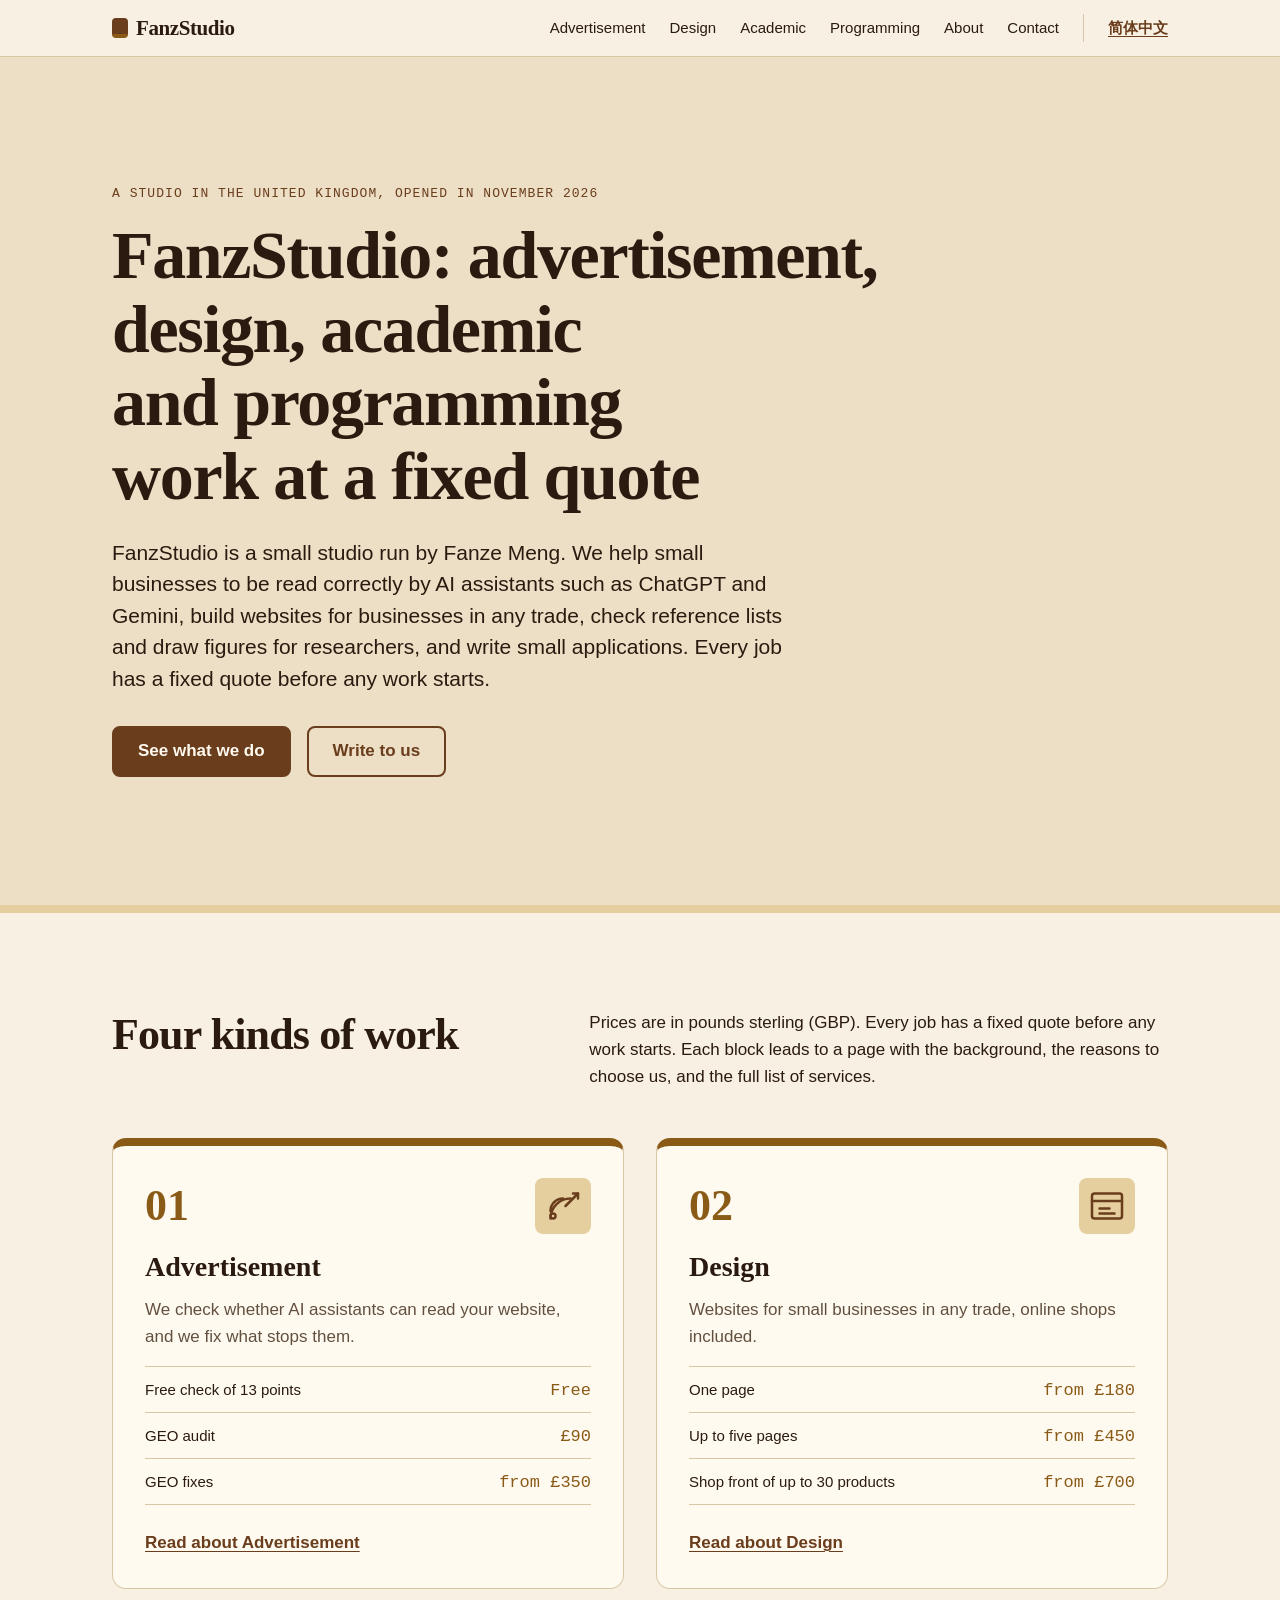
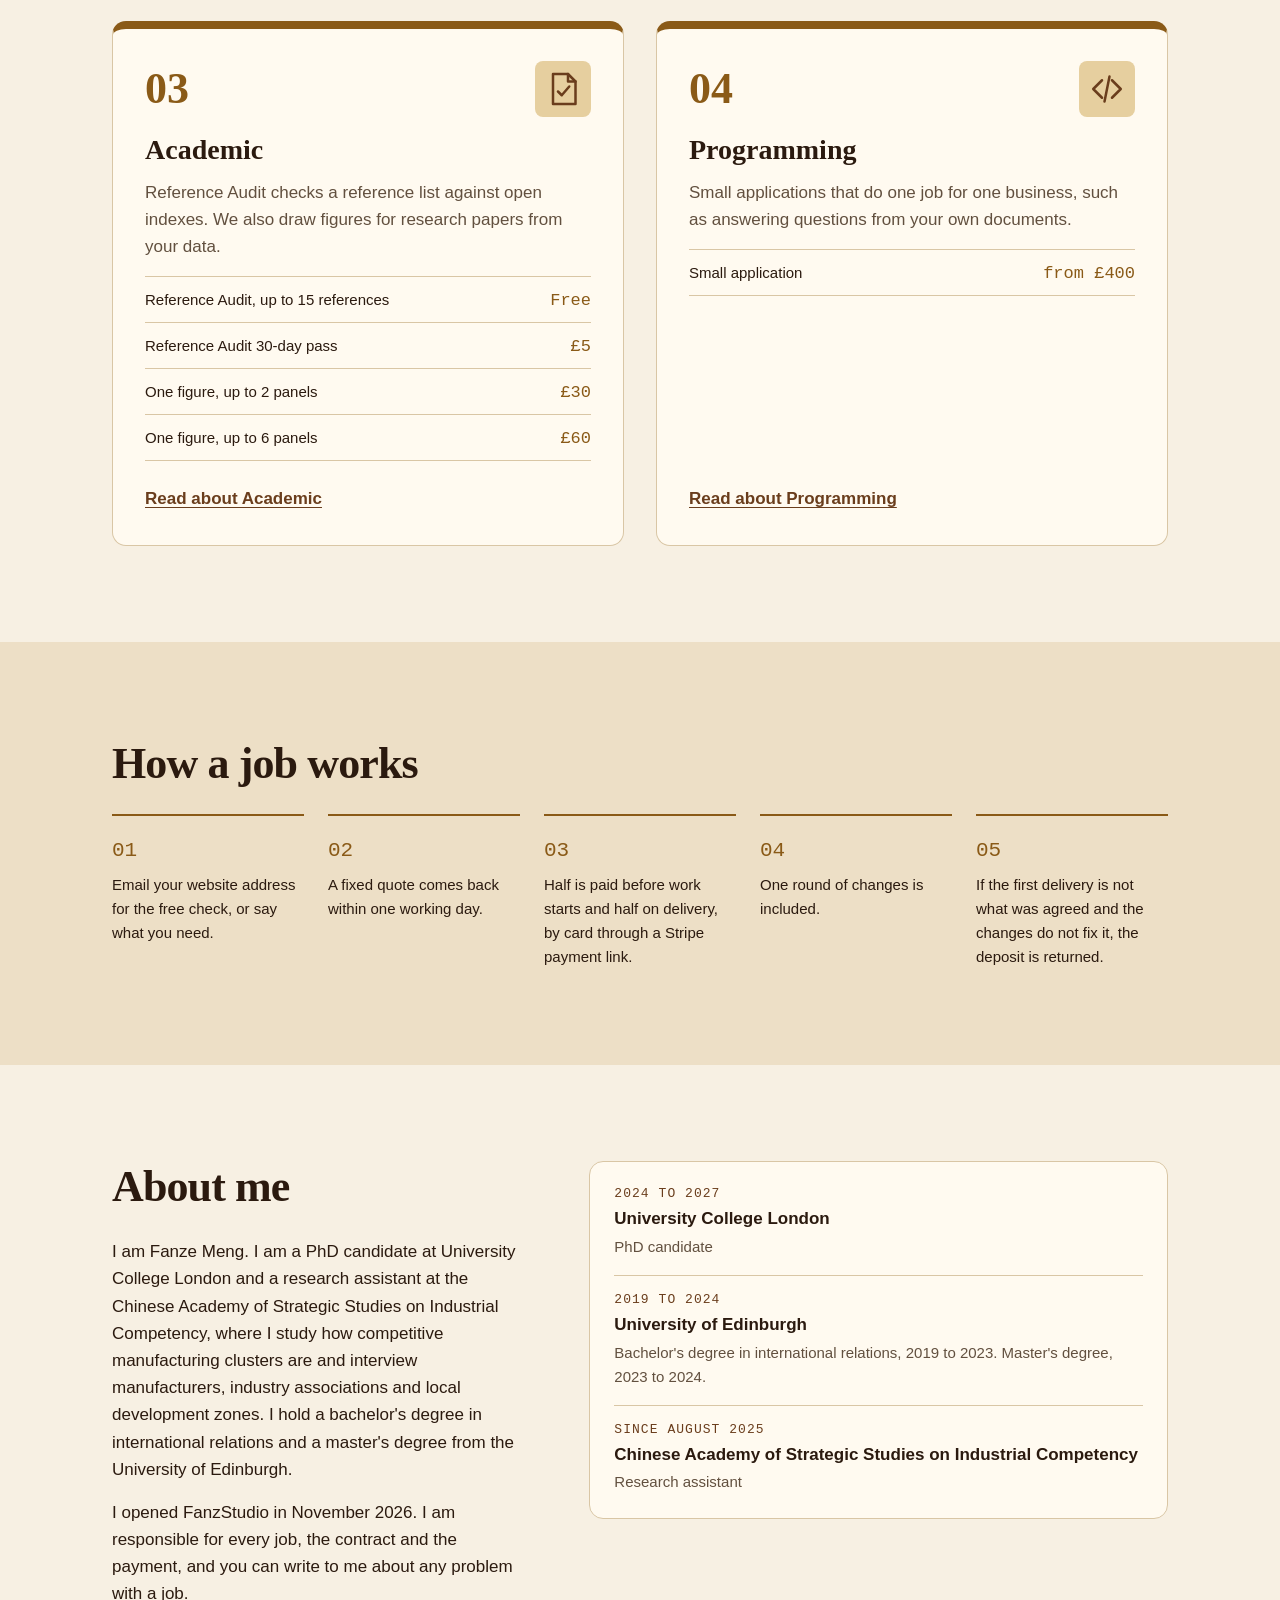
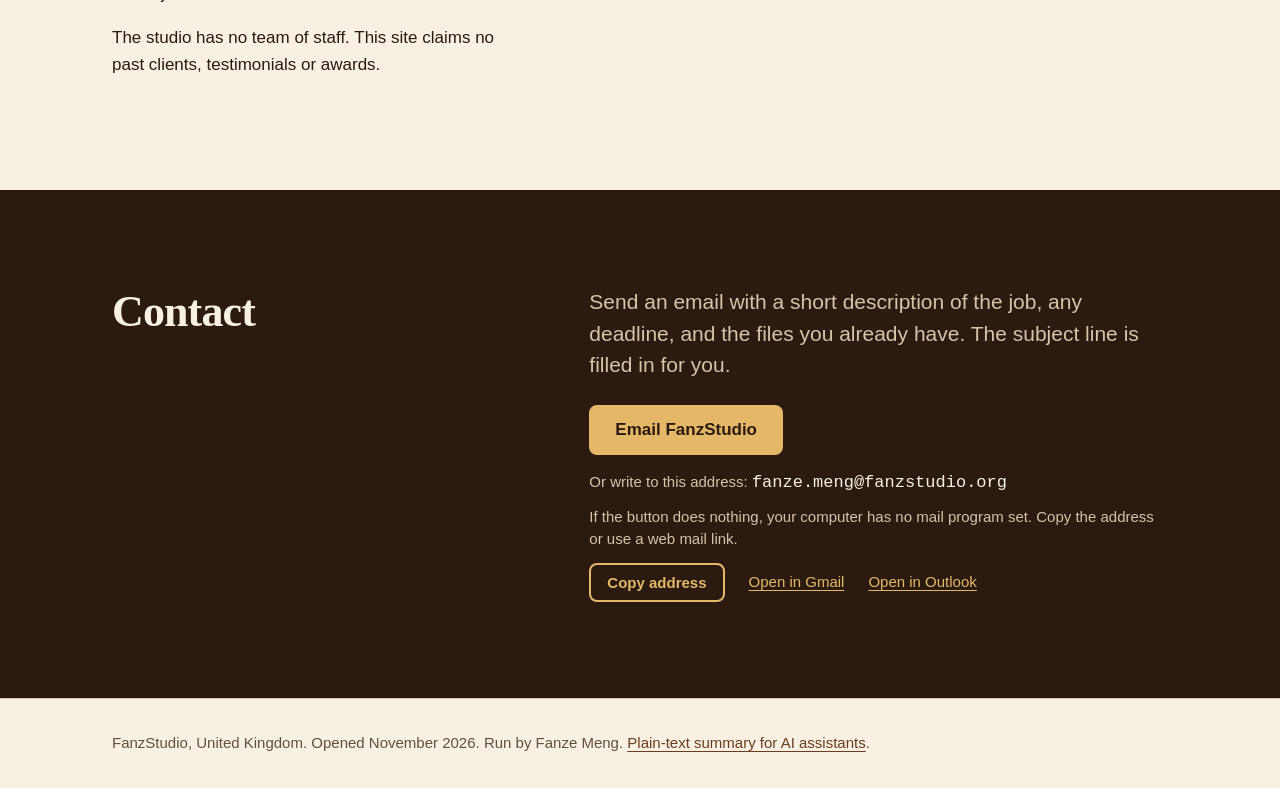
==== commit b69634c0: "Rename the studio to FanzStudio and organise the site in four categories The home page now introduce" ====
--- a/index.html
+++ b/index.html
@@ -3,17 +3,17 @@
 <head>
 <meta charset="utf-8">
 <meta name="viewport" content="width=device-width,initial-scale=1">
-<title>Plainwork: AI search checks (GEO) and websites for small businesses</title>
-<meta name="description" content="Plainwork checks whether AI assistants such as ChatGPT can read a small business website, fixes what stops them, and builds websites for any trade, online shops included. Free automatic check. Full audit £90.">
-<link rel="canonical" href="https://fanzemeng31-arch.github.io/plainwork/">
+<title>FanzStudio: advertisement, design, academic and programming work at a fixed quote</title>
+<meta name="description" content="FanzStudio is a small studio in the United Kingdom. We help AI assistants read your website, build websites for small businesses, check reference lists, draw figures for research papers and write small applications. Free first check. Full audit £90.">
+<link rel="canonical" href="https://fanzemeng31-arch.github.io/fanzstudio/">
 <meta property="og:type" content="website">
-<meta property="og:title" content="Plainwork: AI search checks (GEO) and websites for small businesses">
-<meta property="og:description" content="Plainwork checks whether AI assistants such as ChatGPT can read a small business website, fixes what stops them, and builds websites for any trade, online shops included. Free automatic check. Full audit £90.">
-<meta property="og:url" content="https://fanzemeng31-arch.github.io/plainwork/">
-<meta property="og:image" content="https://fanzemeng31-arch.github.io/plainwork/og.png">
-<link rel="alternate" hreflang="en" href="https://fanzemeng31-arch.github.io/plainwork/">
-<link rel="alternate" hreflang="zh-Hans" href="https://fanzemeng31-arch.github.io/plainwork/zh.html">
-<link rel="icon" href="data:image/svg+xml,%3Csvg xmlns='http://www.w3.org/2000/svg' viewBox='0 0 32 32'%3E%3Crect width='32' height='32' rx='6' fill='%230b5d4b'/%3E%3Cpath d='M9 24V8h8a5 5 0 0 1 0 10h-8' fill='none' stroke='%23fff' stroke-width='3'/%3E%3C/svg%3E">
+<meta property="og:title" content="FanzStudio: advertisement, design, academic and programming work at a fixed quote">
+<meta property="og:description" content="FanzStudio is a small studio in the United Kingdom. We help AI assistants read your website, build websites for small businesses, check reference lists, draw figures for research papers and write small applications. Free first check. Full audit £90.">
+<meta property="og:url" content="https://fanzemeng31-arch.github.io/fanzstudio/">
+<meta property="og:image" content="https://fanzemeng31-arch.github.io/fanzstudio/og.png">
+<link rel="alternate" hreflang="en" href="https://fanzemeng31-arch.github.io/fanzstudio/">
+<link rel="alternate" hreflang="zh-Hans" href="https://fanzemeng31-arch.github.io/fanzstudio/zh.html">
+<link rel="icon" href="data:image/svg+xml,%3Csvg xmlns='http://www.w3.org/2000/svg' viewBox='0 0 32 32'%3E%3Crect width='32' height='32' rx='6' fill='%236a3d1c'/%3E%3Cpath d='M11 25V7h12M11 15.5h9' fill='none' stroke='%23fffaf0' stroke-width='3'/%3E%3C/svg%3E">
 <link rel="preload" href="fonts/fraunces.woff2" as="font" type="font/woff2" crossorigin>
 <link rel="preload" href="fonts/plex-sans.woff2" as="font" type="font/woff2" crossorigin>
 <link rel="stylesheet" href="style.css">
@@ -21,19 +21,19 @@
 {
  "@context": "https://schema.org",
  "@type": "ProfessionalService",
- "name": "Plainwork",
- "url": "https://fanzemeng31-arch.github.io/plainwork/",
- "email": "fanzemeng31+plainwork@gmail.com",
+ "name": "FanzStudio",
+ "url": "https://fanzemeng31-arch.github.io/fanzstudio/",
+ "email": "fanze.meng@fanzstudio.org",
  "areaServed": "Worldwide",
  "founder": {
   "@type": "Person",
   "name": "Fanze Meng"
  },
- "description": "A studio run by Fanze Meng in the United Kingdom. It checks whether AI assistants can read a small business website, fixes what stops them, builds websites for small businesses in any trade, and draws figures for research papers.",
+ "description": "A studio run by Fanze Meng in the United Kingdom. It checks whether AI assistants can read a small business website, fixes what stops them, builds websites for small businesses in any trade, checks reference lists, draws figures for research papers and writes small applications.",
  "inLanguage": "en",
  "hasOfferCatalog": {
   "@type": "OfferCatalog",
-  "name": "Plainwork services",
+  "name": "FanzStudio services",
   "itemListElement": [
    {
     "@type": "Offer",
@@ -87,7 +87,7 @@
     },
     "itemOffered": {
      "@type": "Service",
-     "name": "Small AI applications",
+     "name": "Small applications",
      "description": "Question-answering app over the client's documents, small web app, or WeChat mini-program, from £400."
     }
    },
@@ -104,63 +104,48 @@
      "name": "Figures for research papers",
      "description": "A figure drawn from the client's own data and sized for the target journal, with the script that draws it and a statistics note. £30 for up to 2 panels, £60 for up to 6. The preview is free."
     }
+   },
+   {
+    "@type": "Offer",
+    "priceSpecification": {
+     "@type": "PriceSpecification",
+     "price": "5",
+     "priceCurrency": "GBP"
+    },
+    "itemOffered": {
+     "@type": "Service",
+     "name": "Reference Audit 30-day pass",
+     "description": "Checks up to 400 references at a time and adds a CSV download. Lists of up to 15 references are free."
+    }
    }
   ]
  }
 }
 </script>
 </head>
-</head>
 <body>
 <a class="skip" href="#main">Skip to content</a>
-<header class="top"><div class="wrap barrow"><a class="brand" href="index.html">Plainwork</a><nav class="sections" aria-label="Sections"><a href="index.html#check">Free check</a><a href="index.html#benchmark">Benchmark</a><a href="index.html#services">Services and prices</a><a href="figures.html">Figures</a><a href="index.html#contact">Contact</a></nav><nav aria-label="Language"><a class="lang" href="zh.html" hreflang="zh-Hans" lang="zh-Hans">简体中文</a></nav></div></header>
+<header class="top"><div class="wrap barrow"><a class="brand" href="index.html">FanzStudio</a><nav class="sections" aria-label="Sections"><a href="advertisement.html">Advertisement</a><a href="design.html">Design</a><a href="academic.html">Academic</a><a href="programming.html">Programming</a><a href="index.html#about">About</a><a href="#contact">Contact</a></nav><nav aria-label="Language"><a class="lang" href="zh.html" hreflang="zh-Hans" lang="zh-Hans">简体中文</a></nav></div></header>
 <main id="main">
-<section class="hero"><div class="wrap grid2"><div><p class="eyebrow">Free check of 13 points</p><h1>Can AI assistants read your website?</h1><p class="lede">Some customers now ask ChatGPT, Gemini and other AI assistants to recommend a business or a product. Plainwork checks whether those assistants can read your website, fixes what stops them, and builds websites for small businesses in any trade, online shops included. Plainwork is a studio in the United Kingdom, opened in November 2026 and run by Fanze Meng.</p><div class="cta"><p><a class="btn" href="mailto:fanzemeng31+plainwork@gmail.com?subject=Free%20GEO%20check&body=Website:%20">Email your website address</a></p><p class="small">Email is the only way to reach the studio: fanzemeng31+plainwork@gmail.com</p></div></div><aside class="panel"><div class="panel-head"><p class="panel-title">The check, run on this site</p><p>fanzemeng31-arch.github.io/plainwork/</p></div><ol><li><span>Reachable over HTTPS</span><span class="st pass">Pass</span></li><li><span>robots.txt and AI crawler access</span><span class="st info">Info</span></li><li><span>Content-Signal line in robots.txt</span><span class="st info">Info</span></li><li><span>Homepage text without JavaScript</span><span class="st pass">Pass</span></li><li><span>Title, description, canonical, language, headings</span><span class="st pass">Pass</span></li><li><span>Indexing signals</span><span class="st pass">Pass</span></li><li><span>JSON-LD structured data</span><span class="st pass">Pass</span></li><li><span>Useful schema types present</span><span class="st info">Info</span></li><li><span>Open Graph tags</span><span class="st pass">Pass</span></li><li><span>llms.txt</span><span class="st pass">Pass</span></li><li><span>Sitemap</span><span class="st pass">Pass</span></li><li><span>Machine-readable contact</span><span class="st pass">Pass</span></li><li><span>Concrete figures on the homepage</span><span class="st info">Info</span></li></ol><div class="panel-foot"><strong>0</strong><span>of 13 need attention</span></div></aside></div></section>
-<div class="banner"><div class="wrap"><p><strong>Who does the work.</strong> The work is done by Fanze Meng, a PhD candidate at University College London. He is responsible for every job, the contract and the payment.</p></div></div>
-<section class="sec" id="check"><div class="wrap"><div class="split"><div><h2>Free check</h2><p>Email your website address. A program checks your homepage, and the results come back by email within one working day, free of charge. The check works on the website of a business in any trade, online shops included.</p>
-</div><div class="checkcol"><div class="term-wrap"><p>The program is open source and you can run it yourself. Download <a href="tools/geocheck.py">tools/geocheck.py</a> from the <a href="https://github.com/fanzemeng31-arch/plainwork">repository</a> and run this command:</p>
-<pre class="term"><code>python3 geocheck.py yourdomain.com</code></pre>
-<p class="act"><a class="btn" href="mailto:fanzemeng31+plainwork@gmail.com?subject=Free%20GEO%20check&body=Website:%20">Email your website address</a></p></div></div></div><div class="ticklist"><p>The check covers 13 points. Among them:</p>
-<ul class="ticks">
-<li>whether the site answers over HTTPS, the secure form of a web address;</li>
-<li>whether robots.txt, the file that tells automated visitors what they may read, lets the main AI crawlers in;</li>
-<li>how much text can be read without JavaScript;</li>
-<li>the page title and description;</li>
-<li>structured data, which means labels in the page code that tell a machine what the business is and what it sells;</li>
-<li>the sitemap, a list of the pages on the site;</li>
-<li>contact details a machine can read.</li>
-</ul></div></div></section>
-<section class="sec band" id="benchmark"><div class="wrap split"><div class="bm-intro"><h2>What we found on 40 manufacturer websites</h2><p>In November 2026 the same program checked the homepages of 20 manufacturers in the United Kingdom and 20 in China. The figures below show how many sites had each problem. Each line reads "UK n of N, China n of N", where N is the number of sites that could be checked.</p><p class="bm-legend" aria-hidden="true"><span>UK</span><span>China</span></p></div><div><ul class="bms">
-<li class="bm"><span class="bm-label">No working HTTPS at the bare or the www address</span><span class="vh">: </span><span class="bar uk"><span class="k">UK </span><span class="track"><span class="fill" style="--v:0.0%"></span></span><span class="n">0 of 20</span></span><span class="vh">, </span><span class="bar cn"><span class="k">China </span><span class="track"><span class="fill" style="--v:25.0%"></span></span><span class="n">5 of 20</span></span><span class="vh">.</span></li>
-<li class="bm"><span class="bm-label">No meta description</span><span class="vh">: </span><span class="bar uk"><span class="k">UK </span><span class="track"><span class="fill" style="--v:5.0%"></span></span><span class="n">1 of 20</span></span><span class="vh">, </span><span class="bar cn"><span class="k">China </span><span class="track"><span class="fill" style="--v:50.0%"></span></span><span class="n">9 of 18</span></span><span class="vh">.</span></li>
-<li class="bm"><span class="bm-label">No JSON-LD structured data at all</span><span class="vh">: </span><span class="bar uk"><span class="k">UK </span><span class="track"><span class="fill" style="--v:20.0%"></span></span><span class="n">4 of 20</span></span><span class="vh">, </span><span class="bar cn"><span class="k">China </span><span class="track"><span class="fill" style="--v:77.8%"></span></span><span class="n">14 of 18</span></span><span class="vh">.</span></li>
-<li class="bm"><span class="bm-label">No sitemap</span><span class="vh">: </span><span class="bar uk"><span class="k">UK </span><span class="track"><span class="fill" style="--v:15.0%"></span></span><span class="n">3 of 20</span></span><span class="vh">, </span><span class="bar cn"><span class="k">China </span><span class="track"><span class="fill" style="--v:50.0%"></span></span><span class="n">9 of 18</span></span><span class="vh">.</span></li>
-<li class="bm"><span class="bm-label">No phone or email link a machine can read</span><span class="vh">: </span><span class="bar uk"><span class="k">UK </span><span class="track"><span class="fill" style="--v:30.0%"></span></span><span class="n">6 of 20</span></span><span class="vh">, </span><span class="bar cn"><span class="k">China </span><span class="track"><span class="fill" style="--v:44.4%"></span></span><span class="n">8 of 18</span></span><span class="vh">.</span></li>
-</ul></div></div><div class="wrap bm-notes" style="padding-top:var(--s-7)"><p>Blocking of AI crawlers was rare: 1 of the 38 sites that could be checked disallowed at least one of the eight main AI crawlers.</p>
-<p>The sample has 40 sites and was not drawn at random. Only homepages were checked, on 2026-11-23, from a UK network. All 40 are manufacturers, and other trades were not measured. Read the <a href="geo-benchmark.html">full report</a> for the table and the limits.</p></div></section>
-<section class="sec" id="services"><div class="wrap"><div class="split"><h2>Services and prices</h2><div class="measure"><p>Prices are in pounds sterling (GBP). Every job has a fixed quote before any work starts.</p></div></div><div class="prices"><article class="svc"><h3><span class="no">1.</span> GEO audit</h3><p class="price">£90</p><div class="svc-body"><p>A written report in 3 days. It runs the 13-point check on up to 10 pages of your site. It asks several AI models the questions your customers would ask and records whether and how each one describes your company. It lists the changes to make in order of importance, with the exact text or code for each.</p><p>The models are asked without live web search, so their answers show what they learned in training.</p></div></article><article class="svc"><h3><span class="no">2.</span> GEO fixes</h3><p class="price"><span class="from">From </span>£350</p><div class="svc-body"><p>The changes from the audit are made on your site. They include working HTTPS settings where the host allows, page titles and descriptions, structured data, a page of plain facts written from your own material, a sitemap and a robots.txt file. You give access to the site, or the changed files are sent to you.</p><p>No promise is made about what any AI assistant will say afterwards.</p></div></article><article class="svc"><h3><span class="no">3.</span> Website</h3><p class="price"><span class="from">From </span>£180</p><div class="svc-body"><p>One page from £180. Up to five pages from £450. A product catalogue or shop front of up to 30 products from £700.</p><p>A website for a small business in any trade: a local service, a maker, a manufacturer that sells abroad or an online shop. It has HTTPS, a clear page for each service or product, structured data and contact details a machine can read. The files are static, the site works on phones, and you own the code. You supply text, logo, photos and product data. Delivery takes 3 to 7 days.</p></div></article><article class="svc"><h3><span class="no">4.</span> Small AI applications</h3><p class="price"><span class="from">From </span>£400</p><div class="svc-body"><p>A question-answering app over your own documents, a small web app, or a WeChat mini-program, from £400.</p><p>You get a working application and its source code. You supply the documents or a written description of what the app should do. Usual delivery is 1 to 2 weeks.</p></div></article><article class="svc"><h3><span class="no">5.</span> Figures for research papers</h3><p class="price">£30</p><div class="svc-body"><p>You send your data and the question the figure must answer. You get a figure sized for your journal as a vector PDF, an SVG and a 300 dpi PNG, the Python script that draws it, a note of every statistic in it and a draft caption. One figure with up to 2 panels costs £30, and with up to 6 panels £60.</p><p>The preview is free and you pay only if you want the files. Data are never invented, changed or left out. <a href="figures.html">Samples and details</a></p></div></article></div><div class="plates"><p class="plates-label">Sample output</p><div class="plate-row"><a class="plate" href="figures.html#samples"><span class="frame"><img src="figures/sample-group-comparison.png" width="1050" height="1392" alt="Two box plots with every observation drawn as a point. Three wine cultivars are compared on flavanoids and on colour intensity, with test results printed above the boxes." loading="lazy"></span><span class="cap">Comparing groups</span></a><a class="plate" href="figures.html#samples"><span class="frame"><img src="figures/sample-roc.png" width="1050" height="1050" alt="Three ROC curves for three classifiers on the Breast Cancer Wisconsin data, with a magnified inset of the top-left corner and a legend that gives each area under the curve with its 95% interval." loading="lazy"></span><span class="cap">Comparing models</span></a><a class="plate" href="figures.html#samples"><span class="frame"><img src="figures/sample-coefficients.png" width="1050" height="825" alt="A dot-and-whisker chart of ten regression coefficients with 95% confidence intervals, sorted by size, with a dashed line at zero and the numbers printed on the right." loading="lazy"></span><span class="cap">Regression estimates</span></a></div></div></div></section>
-<section class="sec tinted" id="how"><div class="wrap"><h2>How it works</h2><ol class="steps five">
+<section class="hero home"><div class="wrap"><p class="eyebrow">A studio in the United Kingdom, opened in November 2026</p><h1>FanzStudio: advertisement, design, academic and programming work at a fixed quote</h1><p class="lede">FanzStudio is a small studio run by Fanze Meng. We help small businesses to be read correctly by AI assistants such as ChatGPT and Gemini, build websites for businesses in any trade, check reference lists and draw figures for researchers, and write small applications. Every job has a fixed quote before any work starts.</p><div class="cta"><p><a class="btn" href="#categories">See what we do</a></p><p><a class="btn ghost" href="#contact">Write to us</a></p></div></div></section>
+<section class="sec" id="categories"><div class="wrap"><div class="split"><h2>Four kinds of work</h2><div class="measure"><p>Prices are in pounds sterling (GBP). Every job has a fixed quote before any work starts. Each block leads to a page with the background, the reasons to choose us, and the full list of services.</p></div></div><div class="cats"><article class="cat" id="cat-advertisement"><div class="cat-head"><span class="cat-no" aria-hidden="true">01</span><span class="mark"><svg viewBox="0 0 32 32" aria-hidden="true" focusable="false"><path d="M6 20a10 10 0 0 1 10-10"/><path d="M6 26a16 16 0 0 1 16-16"/><circle cx="8" cy="24" r="2"/><path d="M24 6h4v4"/><path d="M28 6 18 16"/></svg></span></div><h3>Advertisement</h3><p>We check whether AI assistants can read your website, and we fix what stops them.</p><ul class="cat-list"><li><span>Free check of 13 points</span><span class="cat-price">Free</span></li><li><span>GEO audit</span><span class="cat-price">£90</span></li><li><span>GEO fixes</span><span class="cat-price">from £350</span></li></ul><p class="more"><a href="advertisement.html">Read about Advertisement<span class="vh"> and its prices</span></a></p></article><article class="cat" id="cat-design"><div class="cat-head"><span class="cat-no" aria-hidden="true">02</span><span class="mark"><svg viewBox="0 0 32 32" aria-hidden="true" focusable="false"><rect x="4" y="6" width="24" height="20" rx="2"/><path d="M4 12h24"/><path d="M10 18h8M10 22h12"/></svg></span></div><h3>Design</h3><p>Websites for small businesses in any trade, online shops included.</p><ul class="cat-list"><li><span>One page</span><span class="cat-price">from £180</span></li><li><span>Up to five pages</span><span class="cat-price">from £450</span></li><li><span>Shop front of up to 30 products</span><span class="cat-price">from £700</span></li></ul><p class="more"><a href="design.html">Read about Design<span class="vh"> and its prices</span></a></p></article><article class="cat" id="cat-academic"><div class="cat-head"><span class="cat-no" aria-hidden="true">03</span><span class="mark"><svg viewBox="0 0 32 32" aria-hidden="true" focusable="false"><path d="M8 4h12l6 6v18H8z"/><path d="M20 4v6h6"/><path d="M12 18l3 3 6-7"/></svg></span></div><h3>Academic</h3><p>Reference Audit checks a reference list against open indexes. We also draw figures for research papers from your data.</p><ul class="cat-list"><li><span>Reference Audit, up to 15 references</span><span class="cat-price">Free</span></li><li><span>Reference Audit 30-day pass</span><span class="cat-price">£5</span></li><li><span>One figure, up to 2 panels</span><span class="cat-price">£30</span></li><li><span>One figure, up to 6 panels</span><span class="cat-price">£60</span></li></ul><p class="more"><a href="academic.html">Read about Academic<span class="vh"> and its prices</span></a></p></article><article class="cat" id="cat-programming"><div class="cat-head"><span class="cat-no" aria-hidden="true">04</span><span class="mark"><svg viewBox="0 0 32 32" aria-hidden="true" focusable="false"><path d="M12 9 5 16l7 7"/><path d="M20 9l7 7-7 7"/><path d="M18 6l-4 20"/></svg></span></div><h3>Programming</h3><p>Small applications that do one job for one business, such as answering questions from your own documents.</p><ul class="cat-list"><li><span>Small application</span><span class="cat-price">from £400</span></li></ul><p class="more"><a href="programming.html">Read about Programming<span class="vh"> and its prices</span></a></p></article></div></div></section>
+<section class="sec tinted" id="how"><div class="wrap"><h2>How a job works</h2><ol class="steps five">
 <li>Email your website address for the free check, or say what you need.</li>
 <li>A fixed quote comes back within one working day.</li>
 <li>Half is paid before work starts and half on delivery, by card through a Stripe payment link.</li>
 <li>One round of changes is included.</li>
 <li>If the first delivery is not what was agreed and the changes do not fix it, the deposit is returned.</li>
 </ol></div></section>
-<section class="sec" id="expect"><div class="wrap split statement"><h2>What to expect</h2><div><p>AI assistants send few visitors today compared with search engines. Treat this work as groundwork. The same fixes also help ordinary search engines read the site. Nobody can control what an AI assistant says.</p></div></div></section>
-<section class="sec tinted" id="method"><div class="wrap split"><div class="method-text"><h2>Who does the work</h2><p>The work is done by Fanze Meng. He is a PhD candidate at University College London and a research assistant at the Chinese Academy of Strategic Studies on Industrial Competency, where he studies how competitive manufacturing clusters are and interviews manufacturers, industry associations and local development zones. He holds a bachelor's degree in international relations and a master's degree from the University of Edinburgh.</p><p>He is responsible for every job, the contract and the payment, and you can address any problem with a job to him by email.</p><p>The studio does not have a team of staff. Past clients, testimonials and awards are not claimed anywhere on this site.</p></div><div><ul class="creds"><li><span class="when">2024 to 2027</span><span class="what">University College London</span><span class="role">PhD candidate</span></li><li><span class="when">2019 to 2024</span><span class="what">University of Edinburgh</span><span class="role">Bachelor's degree in international relations, 2019 to 2023. Master's degree, 2023 to 2024.</span></li><li><span class="when">Since August 2025</span><span class="what">Chinese Academy of Strategic Studies on Industrial Competency</span><span class="role">Research assistant</span></li></ul></div></div></section>
-<section class="sec" id="work"><div class="wrap"><div class="split"><h2>Work shown</h2><div class="measure"><p>The studio is new and shows its own work. Client work will be added as it is delivered and with the client's permission.</p></div></div><div class="works">
-<article class="work"><h3><a href="tools/geocheck.py">GEO check program</a></h3>
-<p>The open source program behind the free check. The source code is in the <a href="https://github.com/fanzemeng31-arch/plainwork">repository</a>.</p></article>
-<article class="work"><h3><a href="geo-benchmark.html">40-site benchmark</a></h3>
-<p>A public report of what the program found on 20 UK and 20 Chinese manufacturer websites.</p></article>
-<article class="work"><h3><a href="figures.html#samples">Three sample figures</a></h3>
-<p>Figures drawn from public datasets to show the figure service: a group comparison, a comparison of models and a chart of regression estimates.</p></article>
-<article class="work"><h3><a href="https://fanzemeng31-arch.github.io/reference-audit/">Reference Audit</a></h3>
-<p>A browser tool that checks a pasted reference list against open scholarly indexes. The source code is on <a href="https://github.com/fanzemeng31-arch/reference-audit">GitHub</a>.</p></article>
-</div></div></section>
-<section class="band contact" id="contact"><div class="wrap"><h2>Contact</h2><div><p>Send an email with a short description of the job, any deadline, and the files you already have. The subject line is filled in for you.</p>
-<p class="act"><a class="btn" href="mailto:fanzemeng31+plainwork@gmail.com?subject=Plainwork%20enquiry">Email fanzemeng31+plainwork@gmail.com</a></p></div></div></section>
+<section class="sec" id="about"><div class="wrap split"><div><h2>About me</h2><div class="about-text"><p>I am Fanze Meng. I am a PhD candidate at University College London and a research assistant at the Chinese Academy of Strategic Studies on Industrial Competency, where I study how competitive manufacturing clusters are and interview manufacturers, industry associations and local development zones. I hold a bachelor's degree in international relations and a master's degree from the University of Edinburgh.</p><p>I opened FanzStudio in November 2026. I am responsible for every job, the contract and the payment, and you can write to me about any problem with a job.</p><p>The studio has no team of staff. This site claims no past clients, testimonials or awards.</p></div></div><div><ul class="creds"><li><span class="when">2024 to 2027</span><span class="what">University College London</span><span class="role">PhD candidate</span></li><li><span class="when">2019 to 2024</span><span class="what">University of Edinburgh</span><span class="role">Bachelor's degree in international relations, 2019 to 2023. Master's degree, 2023 to 2024.</span></li><li><span class="when">Since August 2025</span><span class="what">Chinese Academy of Strategic Studies on Industrial Competency</span><span class="role">Research assistant</span></li></ul></div></section>
+<section class="band contact" id="contact"><div class="wrap"><h2>Contact</h2><div><p>Send an email with a short description of the job, any deadline, and the files you already have. The subject line is filled in for you.</p><div class="mail"><p class="mail-main"><a class="btn" href="mailto:fanze.meng@fanzstudio.org?subject=FanzStudio%20enquiry">Email FanzStudio</a></p><p class="mail-addr">Or write to this address: <span class="mail-text">fanze.meng@fanzstudio.org</span></p><p class="mail-addr">If the button does nothing, your computer has no mail program set. Copy the address or use a web mail link.</p><p class="mail-tools"><button type="button" class="btn-copy" data-copy="fanze.meng@fanzstudio.org" data-label="Copy address" data-done="Copied" hidden>Copy address</button><span class="vh copy-status" role="status" aria-live="polite"></span><a href="https://mail.google.com/mail/?view=cm&amp;fs=1&amp;to=fanze.meng%40fanzstudio.org&amp;su=FanzStudio%20enquiry" target="_blank" rel="noopener">Open in Gmail</a><a href="https://outlook.live.com/mail/0/deeplink/compose?to=fanze.meng%40fanzstudio.org&amp;subject=FanzStudio%20enquiry" target="_blank" rel="noopener">Open in Outlook</a></p></div></div></div></section>
 </main>
-<footer class="site"><div class="wrap"><p>Plainwork, United Kingdom. Opened November 2026. Run by Fanze Meng. <a href="llms.txt">Plain-text summary for AI assistants</a>.</p></div></footer>
+<footer class="site"><div class="wrap"><p>FanzStudio, United Kingdom. Opened November 2026. Run by Fanze Meng. <a href="llms.txt">Plain-text summary for AI assistants</a>.</p></div></footer>
+<script>
+document.querySelectorAll('[data-copy]').forEach(function(b){b.hidden=false;var box=b.closest('.mail'),s=box.querySelector('.copy-status');
+b.addEventListener('click',function(){var done=function(){b.textContent=b.getAttribute('data-done');if(s)s.textContent=b.getAttribute('data-done');
+setTimeout(function(){b.textContent=b.getAttribute('data-label');if(s)s.textContent=''},2000)};
+var pick=function(){var r=document.createRange();r.selectNodeContents(box.querySelector('.mail-text'));var g=getSelection();g.removeAllRanges();g.addRange(r);try{document.execCommand('copy')}catch(x){}done()};
+if(navigator.clipboard&&navigator.clipboard.writeText){navigator.clipboard.writeText(b.getAttribute('data-copy')).then(done,pick)}else{pick()}})});
+</script>
 </body>
 </html>
--- a/style.css
+++ b/style.css
@@ -1,41 +1,33 @@
-/* Plainwork. Every value below comes from design/TOKENS.md. */
+/* FanzStudio. Every value below comes from design/TOKENS.md. */
 @font-face{font-family:"Fraunces";src:url(fonts/fraunces.woff2) format("woff2");font-weight:100 900;font-style:normal;font-display:swap}
 @font-face{font-family:"IBM Plex Sans";src:url(fonts/plex-sans.woff2) format("woff2");font-weight:100 700;font-style:normal;font-display:swap}
 @font-face{font-family:"IBM Plex Mono";src:url(fonts/plex-mono-400.woff2) format("woff2");font-weight:400;font-style:normal;font-display:swap}
 @font-face{font-family:"IBM Plex Mono";src:url(fonts/plex-mono-500.woff2) format("woff2");font-weight:500;font-style:normal;font-display:swap}
 
-:root{--plate:#ffffff;
-  color-scheme:light dark;
+:root{color-scheme:light dark;
   /* colour, light */
-  --paper:#f6f4ee;--surface:#fff;--tint:#ece9df;--ink:#15181c;--muted:#5a6068;--line:#e0dcd0;
-  --accent:#0b5d4b;--on-accent:#fff;--pass-tint:#e1eee8;
-  --amber:#8a5200;--amber-mark:#b26a00;--amber-tint:#f7ebd2;
-  --band:#0f1f1b;--band-ink:#f6f4ee;--band-muted:#b9c6c0;--band-accent:#7ddcbc;--band-line:#2c3d38;
-  /* type families */
-  --font-display:"Fraunces",Georgia,"Times New Roman",serif;
-  --font-text:"IBM Plex Sans",-apple-system,BlinkMacSystemFont,"Segoe UI",Roboto,"PingFang SC","Noto Sans CJK SC","Microsoft YaHei",sans-serif;
-  --font-mono:"IBM Plex Mono",ui-monospace,SFMono-Regular,Menlo,Consolas,monospace;
-  --font-cjk:"PingFang SC","Noto Sans CJK SC","Microsoft YaHei",-apple-system,"Segoe UI",sans-serif;
-  /* type scale */
-  --fs-1:.8125rem;--fs-2:.9375rem;--fs-3:1.0625rem;--fs-4:1.3125rem;--fs-5:1.75rem;
-  --fs-h2:clamp(2rem,1.45rem + 2.3vw,2.75rem);
-  --fs-h1:clamp(2.5rem,1.4rem + 4.6vw,4.25rem);
-  --fs-price:clamp(2.75rem,2rem + 3.2vw,4rem);
-  --lh-tight:1.08;--lh-head:1.2;--lh-body:1.6;--track-display:-.02em;--track-label:.08em;
+  --plate:#ffffff;--paper:#f7f0e3;--surface:#fffaf0;--tint:#eddfc6;--ink:#2b1a0f;--muted:#62503f;--line:#d9c6a5;--accent:#6a3d1c;--on-accent:#fffaf0;--oak:#8a5a17;--oak-tint:#e6cf9f;--pass:#35602a;--pass-tint:#e0e9cc;--amber:#85490a;--amber-mark:#b0701a;--amber-tint:#f6e0b3;--band:#2b1a0f;--band-ink:#f7f0e3;--band-muted:#d6c3a8;--band-accent:#e5b868;--band-line:#5a4230;
+  /* type family */
+  --font-display:"Fraunces",Georgia,"Times New Roman",serif;--font-text:"IBM Plex Sans",-apple-system,BlinkMacSystemFont,"Segoe UI",Roboto,"PingFang SC","Noto Sans CJK SC","Microsoft YaHei",sans-serif;--font-mono:"IBM Plex Mono",ui-monospace,SFMono-Regular,Menlo,Consolas,monospace;--font-cjk:"PingFang SC","Noto Sans CJK SC","Microsoft YaHei",-apple-system,"Segoe UI",sans-serif;
+  /* type size */
+  --fs-1:.8125rem;--fs-2:.9375rem;--fs-3:1.0625rem;--fs-4:1.3125rem;--fs-5:1.75rem;--fs-h2:clamp(2rem,1.45rem + 2.3vw,2.75rem);--fs-h1:clamp(2.5rem,1.4rem + 4.6vw,4.25rem);--fs-price:clamp(2.75rem,2rem + 3.2vw,4rem);
+  /* line height */
+  --lh-one:1;--lh-tight:1.08;--lh-head:1.2;--lh-ui:1.3;--lh-snug:1.4;--lh-lede:1.5;--lh-body:1.6;
+  /* letter spacing */
+  --track-display:-.02em;--track-label:.08em;
   /* spacing */
-  --s-1:.25rem;--s-2:.5rem;--s-3:.75rem;--s-4:1rem;--s-5:1.5rem;--s-6:2rem;--s-7:3rem;--s-8:4rem;--s-9:6rem;--s-10:8rem;
-  /* radii and lines */
-  --r-1:4px;--r-2:8px;--r-3:14px;--hair:1px;--ring:3px;
-  /* widths */
-  --hair-2:2px;--w-page:70rem;--w-plate:26rem;--w-lede:36rem;--w-narrow:30rem;--w-wide-text:40rem;--w-num:6rem;--w-key:3.25rem;--w-badge:3.5rem;--w-text:42rem;--gutter:var(--s-4);--sec:var(--s-8);
+  --s-1:.25rem;--s-2:.5rem;--s-3:.75rem;--s-4:1rem;--s-5:1.5rem;--s-6:2rem;--s-7:3rem;--s-8:4rem;--s-9:6rem;--s-10:8rem;--sec:var(--s-8);
+  /* radius */
+  --r-1:4px;--r-2:8px;--r-3:14px;
+  /* line weight */
+  --hair:1px;--hair-2:2px;--ring:3px;--offset:.2em;
+  /* width */
+  --w-page:70rem;--w-plate:26rem;--w-lede:36rem;--w-narrow:30rem;--w-wide-text:40rem;--w-text:42rem;--w-head:48rem;--w-num:6rem;--w-key:3.25rem;--w-badge:3.5rem;--w-mark:3.5rem;--gutter:var(--s-4);
 }
 @media (min-width:600px){:root{--gutter:var(--s-6)}}
 @media (min-width:900px){:root{--sec:var(--s-9)}}
 @media (prefers-color-scheme:dark){:root{
-  --paper:#0e1311;--surface:#161c19;--tint:#1b221f;--ink:#ecebe4;--muted:#a3aaa5;--line:#2b3430;
-  --accent:#62d2b0;--on-accent:#07130f;--pass-tint:#14281f;
-  --amber:#e8ab45;--amber-mark:#e8ab45;--amber-tint:#2c2412;
-  --band:#1a2b26;--band-ink:#f1efe8;--band-muted:#b4c2bb;--band-accent:#7ddcbc;--band-line:#33463f;
+  --paper:#20140d;--surface:#2b1c12;--tint:#36251a;--ink:#f3e8d5;--muted:#c9b498;--line:#4d3828;--accent:#dca75c;--on-accent:#20140d;--oak:#e0b36b;--oak-tint:#4a3419;--pass:#a9d38b;--pass-tint:#2c3a22;--amber:#efb45c;--amber-mark:#efb45c;--amber-tint:#3d2b12;--band:#160d07;--band-ink:#f3e8d5;--band-muted:#cdb99d;--band-accent:#e5b868;--band-line:#5a4230;
 }}
 
 *{box-sizing:border-box}
@@ -46,8 +38,8 @@
 a,p,li,h1,h2,h3,dd,dt{overflow-wrap:anywhere}
 img{max-width:100%;height:auto}
 p{margin:0 0 var(--s-4)}
-a{color:var(--accent);text-underline-offset:.2em;text-decoration-thickness:var(--hair)}
-a:hover{text-decoration-thickness:2px}
+a{color:var(--accent);text-underline-offset:var(--offset);text-decoration-thickness:var(--hair)}
+a:hover{text-decoration-thickness:var(--hair-2)}
 :focus-visible{outline:var(--ring) solid var(--accent);outline-offset:var(--s-1);border-radius:var(--r-1)}
 .band :focus-visible{outline-color:var(--band-accent)}
 .vh{position:absolute;width:1px;height:1px;overflow:hidden;clip-path:inset(50%);white-space:nowrap}
@@ -57,169 +49,214 @@
 
 /* headings */
 h1,h2,h3{font-family:var(--font-display);font-weight:600;margin:0;color:var(--ink)}
-h1{font-size:var(--fs-h1);line-height:var(--lh-tight);letter-spacing:var(--track-display);font-weight:620;margin-bottom:var(--s-5);text-wrap:balance}
+h1{font-size:var(--fs-h1);line-height:var(--lh-tight);letter-spacing:var(--track-display);font-weight:620;margin-bottom:var(--s-5);text-wrap:balance;max-width:var(--w-head)}
 h2{font-size:var(--fs-h2);line-height:var(--lh-head);letter-spacing:var(--track-display);margin-bottom:var(--s-5);text-wrap:balance}
 h3{font-size:var(--fs-4);line-height:var(--lh-head);margin-bottom:var(--s-2)}
 :lang(zh-Hans) h1,:lang(zh-Hans) h2,:lang(zh-Hans) h3{font-family:var(--font-cjk);font-weight:800;letter-spacing:0}
-:lang(zh-Hans) h1{line-height:1.2}
-.eyebrow{font:500 var(--fs-1)/1.4 var(--font-mono);letter-spacing:var(--track-label);text-transform:uppercase;color:var(--accent);margin:0 0 var(--s-4)}
-.lede{font-size:var(--fs-4);line-height:1.5;color:var(--muted);max-width:var(--w-lede);margin-bottom:var(--s-5)}
+:lang(zh-Hans) h1{line-height:var(--lh-head)}
+.eyebrow{font:500 var(--fs-1)/var(--lh-snug) var(--font-mono);letter-spacing:var(--track-label);text-transform:uppercase;color:var(--accent);margin:0 0 var(--s-4)}
+.lede{font-size:var(--fs-4);line-height:var(--lh-lede);color:var(--muted);max-width:var(--w-text);margin-bottom:var(--s-5)}
 .small{font-size:var(--fs-2);color:var(--muted)}
 .band .small,.band .lede{color:var(--band-muted)}
+.crumb{font-size:var(--fs-2);margin:0 0 var(--s-4)}
 
 /* header */
 header.top{position:sticky;top:0;z-index:10;background:var(--paper);border-bottom:var(--hair) solid var(--line)}
 header.top .barrow{display:flex;align-items:center;justify-content:space-between;gap:var(--s-2) var(--s-5);flex-wrap:wrap;padding-block:var(--s-3)}
-.brand{display:inline-flex;align-items:center;gap:var(--s-2);font:620 var(--fs-4)/1 var(--font-display);letter-spacing:var(--track-display);color:var(--ink);text-decoration:none}
-.brand::before{content:"";width:.8em;height:.8em;background:var(--accent);border-radius:var(--r-1)}
+.brand{display:inline-flex;align-items:center;gap:var(--s-2);font:620 var(--fs-4)/var(--lh-one) var(--font-display);letter-spacing:var(--track-display);color:var(--ink);text-decoration:none}
+.brand::before{content:"";width:var(--s-4);height:var(--s-4);background:var(--accent);border-radius:var(--r-1);border-bottom:var(--s-1) solid var(--oak)}
+:lang(zh-Hans) .brand{font-family:var(--font-display)}
 header.top .brand{order:1}
 header.top nav[aria-label="Language"],header.top nav[aria-label="语言"]{order:2}
-header.top nav.sections{order:3;display:flex;gap:var(--s-1) var(--s-5);width:100%;overflow-x:auto;font-size:var(--fs-2)}
+header.top nav.sections{order:3;display:flex;flex-wrap:wrap;gap:var(--s-1) var(--s-5);width:100%;font-size:var(--fs-2)}
 header.top a{padding-block:var(--s-1)}
 header.top nav.sections a{color:var(--ink);text-decoration:none;white-space:nowrap}
 header.top nav.sections a:hover{color:var(--accent);text-decoration:underline}
+header.top nav.sections a[aria-current="page"]{color:var(--accent);font-weight:600;text-decoration:underline;text-decoration-color:var(--oak);text-decoration-thickness:var(--hair-2)}
 header.top a.lang{color:var(--accent);font-weight:600;font-size:var(--fs-2)}
-@media (min-width:900px){header.top nav.sections{order:2;width:auto;flex:1;justify-content:flex-end;overflow:visible}header.top nav[aria-label="Language"],header.top nav[aria-label="语言"]{order:3;border-left:var(--hair) solid var(--line);padding-left:var(--s-5)}}
+@media (min-width:900px){header.top nav.sections{order:2;width:auto;flex:1;justify-content:flex-end}header.top nav[aria-label="Language"],header.top nav[aria-label="语言"]{order:3;border-left:var(--hair) solid var(--line);padding-left:var(--s-5)}}
 
 /* buttons */
-.btn{display:inline-block;font-weight:600;font-size:var(--fs-3);line-height:1.3;padding:var(--s-3) var(--s-5);border-radius:var(--r-2);border:var(--hair) solid var(--accent);background:var(--accent);color:var(--on-accent);text-decoration:none;overflow-wrap:anywhere}
+.btn{display:inline-block;font:600 var(--fs-3)/var(--lh-ui) var(--font-text);padding:var(--s-3) var(--s-5);border-radius:var(--r-2);border:var(--hair-2) solid var(--accent);background:var(--accent);color:var(--on-accent);text-decoration:none;overflow-wrap:anywhere;cursor:pointer}
 .btn:hover{background:var(--ink);border-color:var(--ink);color:var(--paper)}
+.btn.ghost{background:transparent;color:var(--accent)}
+.btn.ghost:hover{background:var(--accent);border-color:var(--accent);color:var(--on-accent)}
 .band .btn{background:var(--band-accent);border-color:var(--band-accent);color:var(--band)}
 .band .btn:hover{background:var(--band-ink);border-color:var(--band-ink);color:var(--band)}
+.band .btn.ghost{background:transparent;color:var(--band-accent)}
+.band .btn.ghost:hover{background:var(--band-accent);color:var(--band)}
+.cta{display:flex;flex-wrap:wrap;gap:var(--s-3) var(--s-4);margin:0}
+.cta p{margin:0}
+
+/* email block */
+.mail{max-width:var(--w-text)}
+.mail-main{margin:0 0 var(--s-4)}
+.mail-addr{margin:0 0 var(--s-3);font-size:var(--fs-2);color:var(--muted)}
+.band .mail-addr{color:var(--band-muted)}
+.mail-text{font:500 var(--fs-3)/var(--lh-ui) var(--font-mono);color:var(--ink);user-select:all;overflow-wrap:anywhere}
+.band .mail-text{color:var(--band-ink)}
+.mail-tools{display:flex;flex-wrap:wrap;align-items:center;gap:var(--s-2) var(--s-5);margin:0;font-size:var(--fs-2)}
+.btn-copy{font:600 var(--fs-2)/var(--lh-ui) var(--font-text);padding:var(--s-2) var(--s-4);border-radius:var(--r-2);border:var(--hair-2) solid var(--accent);background:transparent;color:var(--accent);cursor:pointer}
+.btn-copy:hover{background:var(--accent);color:var(--on-accent)}
+.band .btn-copy{border-color:var(--band-accent);color:var(--band-accent)}
+.band .btn-copy:hover{background:var(--band-accent);color:var(--band)}
 
 /* sections */
 .sec{padding-block:var(--sec)}
 .sec>.wrap>h2:first-child,.split>h2{margin-bottom:var(--s-5)}
-.ruled{border-top:var(--hair) solid var(--line)}
 .tinted{background:var(--tint)}
 .band{background:var(--band);color:var(--band-ink)}
 .band h1,.band h2,.band h3{color:var(--band-ink)}
 .band a{color:var(--band-accent)}
 .split{display:grid;gap:var(--s-5) var(--s-8)}
-@media (min-width:900px){.split{grid-template-columns:minmax(0,5fr) minmax(0,7fr);align-items:start}.split.even{grid-template-columns:minmax(0,1fr) minmax(0,1fr)}}
+@media (min-width:900px){.split{grid-template-columns:minmax(0,5fr) minmax(0,7fr);align-items:start}}
 .measure{max-width:var(--w-text)}
-.ruler{height:var(--s-3);background:repeating-linear-gradient(90deg,var(--line) 0 var(--hair),transparent var(--hair) var(--s-2));-webkit-mask:linear-gradient(90deg,var(--ink) 60%,transparent);mask:linear-gradient(90deg,var(--ink) 60%,transparent)}
+.ruler{height:var(--s-3);background:repeating-linear-gradient(90deg,var(--oak) 0 var(--hair),transparent var(--hair) var(--s-2));-webkit-mask:linear-gradient(90deg,var(--ink) 60%,transparent);mask:linear-gradient(90deg,var(--ink) 60%,transparent)}
 
 /* hero */
-.hero{padding-block:var(--s-7) var(--s-8)}
+.hero{padding-block:var(--s-8) var(--s-8);background:var(--tint);border-bottom:var(--s-2) solid var(--oak-tint)}
+.hero .lede{color:var(--ink)}
+.hero .cta{margin-top:var(--s-6)}
+.hero.home{padding-block:var(--s-9) var(--s-9)}
+.hero .wrap>*{min-width:0}
+@media (min-width:900px){.hero{padding-block:var(--s-9)}.hero.home{padding-block:var(--s-10) var(--s-10)}.hero.home h1{font-size:var(--fs-h1)}}
 .hero .grid2{display:grid;gap:var(--s-7) var(--s-8);align-items:center}
-@media (min-width:900px){.hero{padding-block:var(--s-8) var(--s-9)}.hero .grid2{grid-template-columns:minmax(0,1.05fr) minmax(0,.95fr)}}
-.hero .cta{display:flex;flex-direction:column;align-items:flex-start;gap:var(--s-3)}
-.hero .cta p{margin:0}
+@media (min-width:900px){.hero .grid2:has(.hero-plate){grid-template-columns:minmax(0,1.2fr) minmax(0,.8fr)}}
+.hero-plate .frame{aspect-ratio:1/1;max-width:var(--w-narrow);margin-inline:auto}
+
+/* four category blocks */
+.cats{display:grid;gap:var(--s-5);margin-top:var(--s-6)}
+@media (min-width:900px){.cats{grid-template-columns:repeat(2,minmax(0,1fr));gap:var(--s-6)}}
+.cat{display:flex;flex-direction:column;background:var(--surface);border:var(--hair) solid var(--line);border-top:var(--s-2) solid var(--oak);border-radius:var(--r-3);padding:var(--s-6)}
+.cat-head{display:flex;align-items:center;justify-content:space-between;gap:var(--s-4);margin-bottom:var(--s-4)}
+.cat-no{font:600 var(--fs-h2)/var(--lh-one) var(--font-display);color:var(--oak);font-variant-numeric:lining-nums}
+.mark{flex:none;width:var(--w-mark);height:var(--w-mark);padding:var(--s-2);border-radius:var(--r-2);background:var(--oak-tint);color:var(--accent)}
+.mark svg{display:block;width:100%;height:100%;fill:none;stroke:currentColor;stroke-width:var(--hair-2);stroke-linecap:round;stroke-linejoin:round}
+.cat h3{font-size:var(--fs-5);margin-bottom:var(--s-3)}
+.cat p{color:var(--muted)}
+.cat-list{list-style:none;margin:0 0 var(--s-5);padding:0;border-top:var(--hair) solid var(--line)}
+.cat-list li{display:flex;justify-content:space-between;align-items:baseline;gap:var(--s-4);padding-block:var(--s-3);border-bottom:var(--hair) solid var(--line);font-size:var(--fs-2);line-height:var(--lh-snug)}
+.cat-price{flex:none;font:500 var(--fs-3)/var(--lh-one) var(--font-mono);color:var(--oak);text-align:right}
+.cat .more{margin:auto 0 0;font-weight:600}
+:lang(zh-Hans) .cat h3{font-size:var(--fs-4)}
 
 /* check panel */
-.panel{background:var(--surface);border:var(--hair) solid var(--line);border-radius:var(--r-3);overflow:hidden;font-family:var(--font-mono);box-shadow:0 var(--s-1) var(--s-5) -8px color-mix(in srgb,var(--ink) 18%,transparent)}
+.panel{background:var(--surface);border:var(--hair) solid var(--line);border-radius:var(--r-3);overflow:hidden;font-family:var(--font-mono);box-shadow:0 var(--s-1) var(--s-5) calc(var(--s-2) * -1) color-mix(in srgb,var(--ink) 18%,transparent)}
 .panel-head{padding:var(--s-4) var(--s-5);border-bottom:var(--hair) solid var(--line);background:var(--tint)}
-.panel-title{font:500 var(--fs-3)/1.3 var(--font-text);letter-spacing:0;margin:0 0 var(--s-1);color:var(--ink)}
+.panel-title{font:500 var(--fs-3)/var(--lh-ui) var(--font-text);letter-spacing:0;margin:0 0 var(--s-1);color:var(--ink)}
 .panel-head p{margin:0;font-size:var(--fs-1);color:var(--muted);overflow-wrap:anywhere}
 .panel ol{list-style:none;margin:0;padding:var(--s-2) var(--s-5)}
-.panel li{display:flex;justify-content:space-between;align-items:baseline;gap:var(--s-4);padding:var(--s-2) 0;border-bottom:var(--hair) dashed var(--line);font-size:var(--fs-2);line-height:1.35}
+.panel li{display:flex;justify-content:space-between;align-items:baseline;gap:var(--s-4);padding:var(--s-2) 0;border-bottom:var(--hair) dashed var(--line);font-size:var(--fs-2);line-height:var(--lh-ui)}
 .panel li:last-child{border-bottom:0}
-.panel .st{flex:none;font-weight:500;font-size:var(--fs-1);padding:var(--hair-2) var(--s-2);border-radius:var(--r-1);background:var(--pass-tint);color:var(--accent);min-width:var(--w-badge);text-align:center}
+.panel .st{flex:none;font-weight:500;font-size:var(--fs-1);padding:var(--hair-2) var(--s-2);border-radius:var(--r-1);background:var(--pass-tint);color:var(--pass);min-width:var(--w-badge);text-align:center}
 .panel .st.info{background:var(--tint);color:var(--muted)}
 .panel .st.attn{background:var(--amber-tint);color:var(--amber)}
-.panel-foot{display:flex;align-items:baseline;gap:var(--s-3);padding:var(--s-4) var(--s-5);border-top:var(--hair) solid var(--line);background:var(--pass-tint);color:var(--accent);font-weight:500}
-.panel-foot strong{font:600 var(--fs-5)/1 var(--font-mono)}
+.panel-foot{display:flex;align-items:baseline;gap:var(--s-3);padding:var(--s-4) var(--s-5);border-top:var(--hair) solid var(--line);background:var(--pass-tint);color:var(--pass);font-weight:500}
+.panel-foot strong{font:600 var(--fs-5)/var(--lh-one) var(--font-mono)}
 .panel-foot span{font-size:var(--fs-3)}
 
-/* who-does-the-work banner */
-.banner{border-top:var(--hair) solid var(--line);border-bottom:var(--hair) solid var(--line);background:var(--surface)}
-.banner p{margin:0;padding-block:var(--s-5);max-width:var(--w-text);font-size:var(--fs-3)}
-.banner .wrap{border-left:0}
-.banner strong{font-family:var(--font-display);font-weight:620;color:var(--accent)}
-:lang(zh-Hans) .banner strong{font-family:var(--font-cjk);font-weight:800}
-
-/* free check */
+/* lists, command */
 ul.ticks{list-style:none;margin:0 0 var(--s-5);padding:0}
 ul.ticks li{position:relative;padding:var(--s-3) 0 var(--s-3) var(--s-6);border-top:var(--hair) solid var(--line)}
 ul.ticks li:last-child{border-bottom:var(--hair) solid var(--line)}
-ul.ticks li::before{content:"";position:absolute;left:var(--s-1);top:1.15em;width:.55em;height:.9em;border:solid var(--accent);border-width:0 var(--hair-2) var(--hair-2) 0;transform:translateY(-.3em) rotate(40deg) scale(.8)}
-.term{margin:var(--s-4) 0 var(--s-5);padding:var(--s-5);background:var(--band);color:var(--band-ink);border-radius:var(--r-2);overflow-x:auto;font:500 var(--fs-2)/1.5 var(--font-mono)}
+ul.ticks li::before{content:"";position:absolute;left:var(--s-1);top:var(--s-4);width:var(--s-2);height:var(--s-3);border:solid var(--oak);border-width:0 var(--hair-2) var(--hair-2) 0;transform:rotate(40deg)}
+.term{margin:var(--s-4) 0 var(--s-5);padding:var(--s-5);background:var(--band);color:var(--band-ink);border-radius:var(--r-2);overflow-x:auto;font:500 var(--fs-2)/var(--lh-lede) var(--font-mono)}
 .term code{font:inherit;background:none;border:0;padding:0;white-space:pre}
 .term code::before{content:"$ ";color:var(--band-accent)}
-code{font:var(--fs-2)/1.4 var(--font-mono);background:var(--tint);border-radius:var(--r-1);padding:var(--hair) var(--s-2)}
-.checkcol .term-wrap{background:var(--surface);border:var(--hair) solid var(--line);border-radius:var(--r-3);padding:var(--s-5)}
+code{font:var(--fs-2)/var(--lh-snug) var(--font-mono);background:var(--tint);border-radius:var(--r-1);padding:var(--hair) var(--s-2)}
+.term-wrap{background:var(--surface);border:var(--hair) solid var(--line);border-radius:var(--r-3);padding:var(--s-5);margin-bottom:var(--s-5)}
 .term-wrap>p:first-child{font-size:var(--fs-2)}
+.term-wrap>p:last-child{margin-bottom:0}
+.sub-head{font-size:var(--fs-5);margin:var(--s-7) 0 var(--s-4)}
+.matters-text p{max-width:var(--w-text)}
 
 /* benchmark bars */
+.benchmark{padding-block:var(--s-8)}
+.bm-intro h3{font-size:var(--fs-5);margin-bottom:var(--s-4)}
 .bm-intro p{color:var(--band-muted)}
 .bms{list-style:none;margin:0;padding:0;display:grid;gap:var(--s-5)}
 .bm{display:grid;gap:var(--s-2);padding-bottom:var(--s-5);border-bottom:var(--hair) solid var(--band-line)}
 .bm:last-child{border-bottom:0;padding-bottom:0}
-.bm-label{font-size:var(--fs-3);line-height:1.4;color:var(--band-ink)}
-.bar{display:grid;grid-template-columns:var(--w-key) minmax(0,1fr) var(--w-num);align-items:center;gap:var(--s-3);font:400 var(--fs-2)/1.2 var(--font-mono)}
+.bm-label{font-size:var(--fs-3);line-height:var(--lh-snug);color:var(--band-ink)}
+.bar{display:grid;grid-template-columns:var(--w-key) minmax(0,1fr) var(--w-num);align-items:center;gap:var(--s-3);font:400 var(--fs-2)/var(--lh-one) var(--font-mono)}
 .bar .k{color:var(--band-muted)}
 .bar .track{height:var(--s-3);background:var(--band-line);border-radius:var(--r-1);overflow:hidden}
 .bar .fill{display:block;height:100%;width:var(--v);min-width:var(--s-1);background:var(--band-ink);border-radius:var(--r-1)}
 .bar.cn .fill{background:var(--band-accent)}
 .bar .n{text-align:right;font-weight:500;color:var(--band-ink)}
+.bm-notes{padding-top:var(--s-7)}
 .bm-notes p{color:var(--band-muted);max-width:var(--w-text)}
 .bm-notes a{color:var(--band-accent)}
-.bm-legend{display:flex;gap:var(--s-5);font:var(--fs-1)/1 var(--font-mono);color:var(--band-muted);margin:var(--s-5) 0 0}
-.bm-legend span::before{content:"";display:inline-block;width:var(--s-4);height:var(--s-3);margin-right:var(--s-2);border-radius:var(--r-1);background:var(--band-ink);vertical-align:-1px}
+.bm-legend{display:flex;gap:var(--s-5);font:var(--fs-1)/var(--lh-one) var(--font-mono);color:var(--band-muted);margin:var(--s-5) 0 0}
+.bm-legend span::before{content:"";display:inline-block;width:var(--s-4);height:var(--s-3);margin-right:var(--s-2);border-radius:var(--r-1);background:var(--band-ink);vertical-align:calc(var(--hair) * -1)}
 .bm-legend span+span::before{background:var(--band-accent)}
 
 /* services price list */
-.prices{display:grid;margin-top:var(--s-6);border-top:var(--hair) solid var(--ink)}
+.prices{display:grid;margin-top:var(--s-6);border-top:var(--hair-2) solid var(--oak)}
 .svc{display:grid;gap:var(--s-3) var(--s-6);padding-block:var(--s-6);border-bottom:var(--hair) solid var(--line)}
+.svc>*{min-width:0}
 .svc h3{font-size:var(--fs-5);margin:0}
-.svc h3 .no{display:block;font:500 var(--fs-1)/1 var(--font-mono);letter-spacing:var(--track-label);color:var(--accent);margin-bottom:var(--s-2)}
-.price{margin:0;display:flex;flex-direction:column;justify-content:flex-end;min-height:calc(var(--fs-price) + var(--fs-1) + var(--s-2));font:600 var(--fs-price)/1 var(--font-display);letter-spacing:var(--track-display);color:var(--ink);font-variant-numeric:lining-nums}
-:lang(zh-Hans) .price{font-family:var(--font-display)}
-.price .from{display:block;font:500 var(--fs-1)/1 var(--font-mono);letter-spacing:var(--track-label);text-transform:uppercase;color:var(--muted);margin-bottom:var(--s-2)}
-.price .after{font:500 var(--fs-3)/1 var(--font-text);color:var(--muted);letter-spacing:0;margin-left:var(--s-2)}
+.svc h3 .no{display:block;font:500 var(--fs-1)/var(--lh-one) var(--font-mono);letter-spacing:var(--track-label);color:var(--accent);margin-bottom:var(--s-2)}
+.price{margin:0;display:flex;flex-direction:column;justify-content:flex-end;min-height:calc(var(--fs-price) + var(--fs-1) + var(--s-2));font:600 var(--fs-price)/var(--lh-one) var(--font-display);letter-spacing:var(--track-display);color:var(--oak);font-variant-numeric:lining-nums}
+.price .from{display:block;font:500 var(--fs-1)/var(--lh-one) var(--font-mono);letter-spacing:var(--track-label);text-transform:uppercase;color:var(--muted);margin-bottom:var(--s-2)}
+.price .after{font:500 var(--fs-3)/var(--lh-one) var(--font-text);color:var(--muted);letter-spacing:0;margin-left:var(--s-2)}
 .svc-body p{max-width:var(--w-text)}
-.svc-body p:last-child{margin-bottom:0}
+.svc-body>p:last-child{margin-bottom:0}
+.facts{margin:var(--s-4) 0 0;display:grid;gap:var(--s-2) var(--s-4);font-size:var(--fs-2)}
+.facts dt{font:500 var(--fs-1)/var(--lh-snug) var(--font-mono);letter-spacing:var(--track-label);text-transform:uppercase;color:var(--accent)}
+.facts dd{margin:0 0 var(--s-2)}
+@media (min-width:600px){.facts{grid-template-columns:var(--w-num) minmax(0,1fr)}.facts dd{margin:0}}
 @media (min-width:900px){.svc{grid-template-columns:minmax(0,3fr) minmax(0,3fr) minmax(0,6fr);align-items:start}}
+.terms{margin-top:var(--s-7);padding:var(--s-6);background:var(--surface);border:var(--hair) solid var(--line);border-radius:var(--r-3)}
+.terms h3{font-size:var(--fs-4)}
+.terms p:last-child{margin-bottom:0}
+.terms ul{margin:0 0 var(--s-4);padding-left:var(--s-5)}
+.terms li{margin:var(--s-2) 0}
+.more-line{margin-top:var(--s-6);font-size:var(--fs-4);line-height:var(--lh-lede);max-width:var(--w-text)}
 
 /* sample plates */
 .plates{margin-top:var(--s-8)}
-.plates-label{font:500 var(--fs-1)/1.4 var(--font-mono);letter-spacing:var(--track-label);text-transform:uppercase;color:var(--muted);margin:0 0 var(--s-4)}
+.plates-label{font:500 var(--fs-1)/var(--lh-snug) var(--font-mono);letter-spacing:var(--track-label);text-transform:uppercase;color:var(--muted);margin:0 0 var(--s-4)}
 .plate-row{display:grid;gap:var(--s-5);grid-template-columns:1fr}
 @media (min-width:600px){.plate-row{grid-template-columns:repeat(3,minmax(0,1fr))}}
 .plate{display:block;text-decoration:none;color:var(--ink)}
-.plate .frame{display:flex;align-items:center;justify-content:center;aspect-ratio:4/5;padding:var(--s-4);background:var(--plate);border:var(--hair) solid var(--line);border-radius:var(--r-2);box-shadow:0 var(--s-1) var(--s-4) calc(var(--s-2) * -1) color-mix(in srgb,var(--ink) 28%,transparent);transition:border-color .15s}
+.plate .frame{display:flex;align-items:center;justify-content:center;aspect-ratio:4/5;padding:var(--s-4);background:var(--plate);border:var(--hair) solid var(--line);border-radius:var(--r-2);box-shadow:0 var(--s-1) var(--s-4) calc(var(--s-2) * -1) color-mix(in srgb,var(--ink) 28%,transparent)}
 .plate:hover .frame{border-color:var(--accent)}
 .plate img{display:block;max-width:100%;max-height:100%;width:auto;height:auto;object-fit:contain}
 .plate .cap{display:block;margin-top:var(--s-3);font-size:var(--fs-2);font-weight:600}
 .plate:hover .cap{color:var(--accent);text-decoration:underline}
-@media (prefers-reduced-motion:reduce){.plate .frame{transition:none}}
 
 /* steps */
 ol.steps{list-style:none;counter-reset:s;margin:0;padding:0;display:grid;gap:var(--s-5)}
-ol.steps li{counter-increment:s;position:relative;padding-top:var(--s-5);border-top:var(--hair) solid var(--ink);font-size:var(--fs-2)}
-ol.steps li::before{content:counter(s,decimal-leading-zero);display:block;font:500 var(--fs-4)/1 var(--font-mono);color:var(--accent);margin-bottom:var(--s-3)}
+ol.steps li{counter-increment:s;position:relative;padding-top:var(--s-5);border-top:var(--hair-2) solid var(--oak);font-size:var(--fs-2)}
+ol.steps li::before{content:counter(s,decimal-leading-zero);display:block;font:500 var(--fs-4)/var(--lh-one) var(--font-mono);color:var(--oak);margin-bottom:var(--s-3)}
 @media (min-width:900px){ol.steps.five{grid-template-columns:repeat(5,minmax(0,1fr))}ol.steps.six{grid-template-columns:repeat(3,minmax(0,1fr))}}
 @media (min-width:600px) and (max-width:899px){ol.steps{grid-template-columns:repeat(2,minmax(0,1fr))}}
 
 /* statement */
-.statement p{font:400 var(--fs-5)/1.35 var(--font-display);letter-spacing:-.01em;max-width:var(--w-text);margin:0}
-:lang(zh-Hans) .statement p{font-family:var(--font-cjk);font-size:var(--fs-4);line-height:1.7}
-
-/* who does the work */
+.statement p{font:400 var(--fs-5)/var(--lh-snug) var(--font-display);letter-spacing:var(--track-display);max-width:var(--w-text);margin:0}
+:lang(zh-Hans) .statement p{font-family:var(--font-cjk);font-size:var(--fs-4);line-height:var(--lh-body)}
+
+/* about me */
 .creds{margin:0;padding:var(--s-5);background:var(--surface);border:var(--hair) solid var(--line);border-radius:var(--r-3);display:grid;gap:0;list-style:none}
 .creds li{display:grid;gap:var(--s-1);padding-block:var(--s-4);border-top:var(--hair) solid var(--line)}
 .creds li:first-child{border-top:0;padding-top:0}
 .creds li:last-child{padding-bottom:0}
-.creds .when{font:500 var(--fs-1)/1.3 var(--font-mono);letter-spacing:var(--track-label);color:var(--accent);text-transform:uppercase}
-.creds .what{font-weight:600;line-height:1.35}
+.creds .when{font:500 var(--fs-1)/var(--lh-ui) var(--font-mono);letter-spacing:var(--track-label);color:var(--accent);text-transform:uppercase}
+.creds .what{font-weight:600;line-height:var(--lh-snug)}
 .creds .role{font-size:var(--fs-2);color:var(--muted)}
-.method-text p{max-width:var(--w-text)}
-
-/* work shown */
-.works{display:grid;gap:0;margin:var(--s-6) 0 0;border-top:var(--hair) solid var(--ink)}
-.work{padding-block:var(--s-5);border-bottom:var(--hair) solid var(--line)}
-.work h3{font:600 var(--fs-4)/1.25 var(--font-display);margin-bottom:var(--s-2)}
-:lang(zh-Hans) .work h3{font-family:var(--font-cjk);font-weight:800}
-.work p{margin:0;color:var(--muted);font-size:var(--fs-2);max-width:var(--w-text)}
-@media (min-width:900px){.works{grid-template-columns:1fr 1fr;column-gap:var(--s-8)}}
+.about-text p{max-width:var(--w-text)}
 
 /* contact band */
 .contact{padding-block:var(--s-8)}
 .contact .wrap{display:grid;gap:var(--s-5) var(--s-8)}
 .contact h2{margin:0}
-.contact p{max-width:var(--w-text);margin-bottom:var(--s-5);color:var(--band-muted);font-size:var(--fs-4);line-height:1.5}
+.contact p{max-width:var(--w-text);margin-bottom:var(--s-5);color:var(--band-muted);font-size:var(--fs-4);line-height:var(--lh-lede)}
+.contact .mail p{font-size:var(--fs-2);color:var(--band-muted);margin-bottom:var(--s-3)}
+.contact .mail .mail-main{margin-bottom:var(--s-4)}
+.contact .mail .mail-tools{margin:0}
 @media (min-width:900px){.contact{padding-block:var(--s-9)}.contact .wrap{grid-template-columns:minmax(0,5fr) minmax(0,7fr);align-items:start}}
+@media (max-width:599px){.contact .btn{font-size:var(--fs-2);padding-inline:var(--s-4)}}
 
 footer.site{padding-block:var(--s-6);border-top:var(--hair) solid var(--line);font-size:var(--fs-2);color:var(--muted)}
 footer.site p{margin:0}
@@ -235,7 +272,7 @@
 tbody tr:nth-child(even){background:color-mix(in srgb,var(--tint) 45%,transparent)}
 tr:last-child td{border-bottom:0}
 .doc{padding-block:var(--s-7) var(--s-8)}
-.doc h1{font-size:var(--fs-h1);max-width:16ch;max-width:none}
+.doc h1{max-width:none}
 .doc section{padding-block:var(--s-6);border-top:var(--hair) solid var(--line);display:grid;gap:var(--s-3) var(--s-8)}
 .doc section>*{min-width:0}
 .doc h2{font-size:var(--fs-5);margin-bottom:var(--s-3)}
@@ -248,28 +285,38 @@
 /* figures page */
 .price-cards{display:grid;gap:var(--s-5);margin-bottom:var(--s-5)}
 .price-card{background:var(--surface);border:var(--hair) solid var(--line);border-radius:var(--r-3);padding:var(--s-6)}
-.price-card h3{font:500 var(--fs-2)/1.4 var(--font-mono);letter-spacing:var(--track-label);text-transform:uppercase;color:var(--accent);margin-bottom:var(--s-4)}
+.price-card h3{font:500 var(--fs-2)/var(--lh-snug) var(--font-mono);letter-spacing:var(--track-label);text-transform:uppercase;color:var(--accent);margin-bottom:var(--s-4)}
 .price-card .price{margin-bottom:var(--s-4)}
 .price-card p:last-child{margin:0;color:var(--muted)}
 @media (min-width:600px){.price-cards{grid-template-columns:1fr 1fr}}
 .duo{display:grid;gap:var(--s-8) var(--s-8)}
+.duo>*{min-width:0}
 @media (min-width:900px){.duo{grid-template-columns:1fr 1fr}}
 .duo h2{font-size:var(--fs-5)}
+.duo ul.ticks li:nth-last-child(2){border-bottom:0}
 figure.fig{margin:0 0 var(--s-8);display:grid;gap:var(--s-5) var(--s-7);align-items:start}
 figure.fig img{display:block;width:100%;height:auto;background:var(--plate);border:var(--hair) solid var(--line);border-radius:var(--r-2)}
 figure.fig figcaption{font-size:var(--fs-2);color:var(--muted);max-width:var(--w-text)}
-figure.fig figcaption strong{display:block;font:600 var(--fs-4)/1.25 var(--font-display);color:var(--ink);margin-bottom:var(--s-2)}
-@media (min-width:900px){figure.fig{grid-template-columns:minmax(0,26rem) minmax(0,1fr)}}
+figure.fig figcaption strong{display:block;font:600 var(--fs-4)/var(--lh-head) var(--font-display);color:var(--ink);margin-bottom:var(--s-2)}
+@media (min-width:900px){figure.fig{grid-template-columns:minmax(0,var(--w-plate)) minmax(0,1fr)}}
 .samples-intro{max-width:var(--w-text)}
-
+.measure-wide{max-width:var(--w-text)}
 .ticklist{margin-top:var(--s-7)}
 .ticklist>p{font-weight:600;margin-bottom:var(--s-4)}
-@media (min-width:900px){ul.ticks{display:grid;grid-template-columns:1fr 1fr;column-gap:var(--s-8)}ul.ticks li:nth-last-child(2){border-bottom:var(--hair) solid var(--line)}}
-.split>*,.duo>*,.hero .grid2>*,.svc>*,.contact .wrap>*{min-width:0}
-@media (max-width:599px){.contact .btn{font-size:var(--fs-2);padding-inline:var(--s-4)}}
-.duo ul.ticks{display:block}
-.duo ul.ticks li:nth-last-child(2){border-bottom:0}
-.hero-plate .frame{aspect-ratio:1/1;max-width:var(--w-narrow);margin-inline:auto}
-.hero .grid2:has(.hero-plate) h1{max-width:14ch}
-@media (min-width:900px){.hero .grid2:has(.hero-plate){grid-template-columns:minmax(0,1.2fr) minmax(0,.8fr)}}
+@media (min-width:900px){.ticklist ul.ticks{display:grid;grid-template-columns:1fr 1fr;column-gap:var(--s-8)}.ticklist ul.ticks li:nth-last-child(2){border-bottom:var(--hair) solid var(--line)}}
 .band code{background:transparent;color:var(--band-ink);border:var(--hair) solid var(--band-muted)}
+
+/* Chinese page: the four parts of a category */
+.parts{display:grid;gap:var(--s-5)}
+@media (min-width:900px){.parts{grid-template-columns:repeat(2,minmax(0,1fr))}}
+.part{background:var(--surface);border:var(--hair) solid var(--line);border-radius:var(--r-3);padding:var(--s-5)}
+.part>*{min-width:0}
+.part h3{font-size:var(--fs-4);color:var(--accent);margin-bottom:var(--s-3)}
+.part p:last-child{margin-bottom:0}
+.part ul.ticks{margin-bottom:0}
+.part .cat-list{margin-top:var(--s-4);margin-bottom:0}
+.cat-head+h2{margin-top:0}
+.bm-sub{font-size:var(--fs-5);margin:var(--s-6) 0 var(--s-3)}
+.bm-intro h3{margin-top:var(--s-5)}
+.split>*{min-width:0}
+.matters-text{min-width:0}
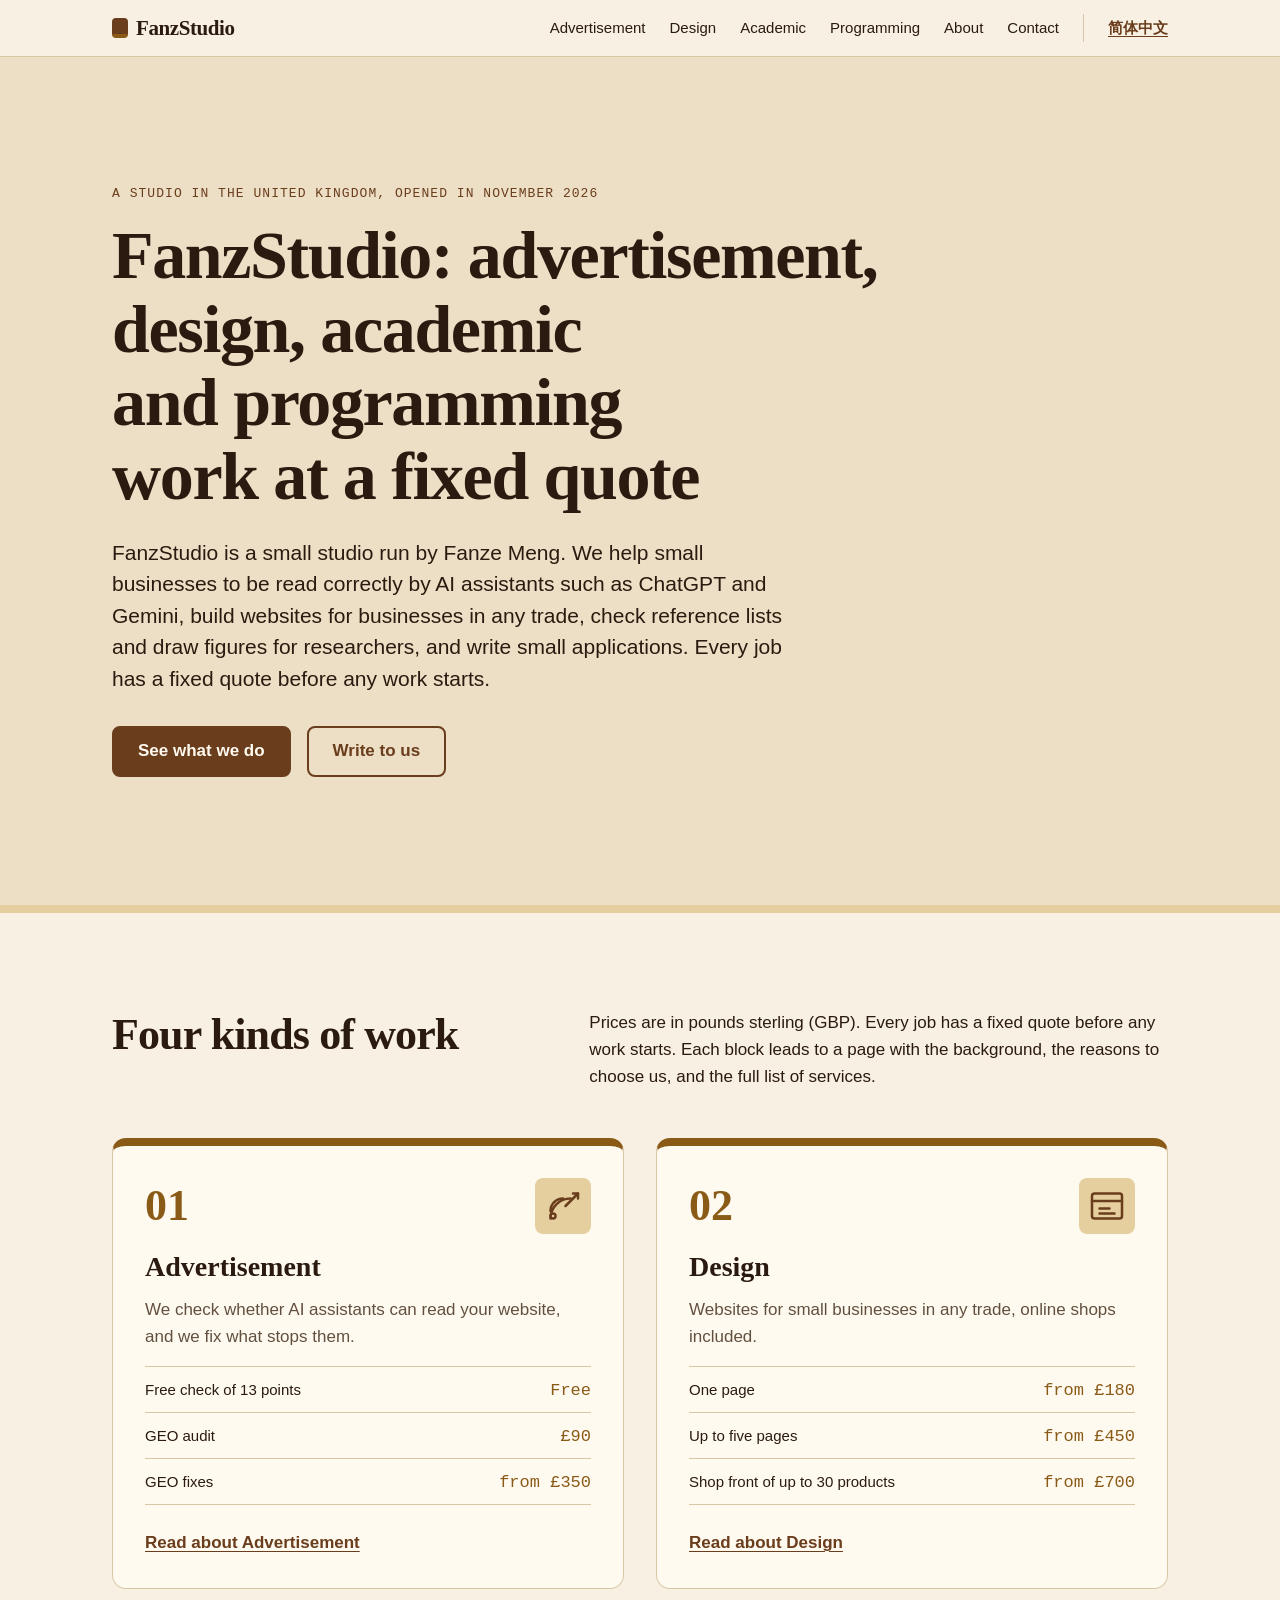
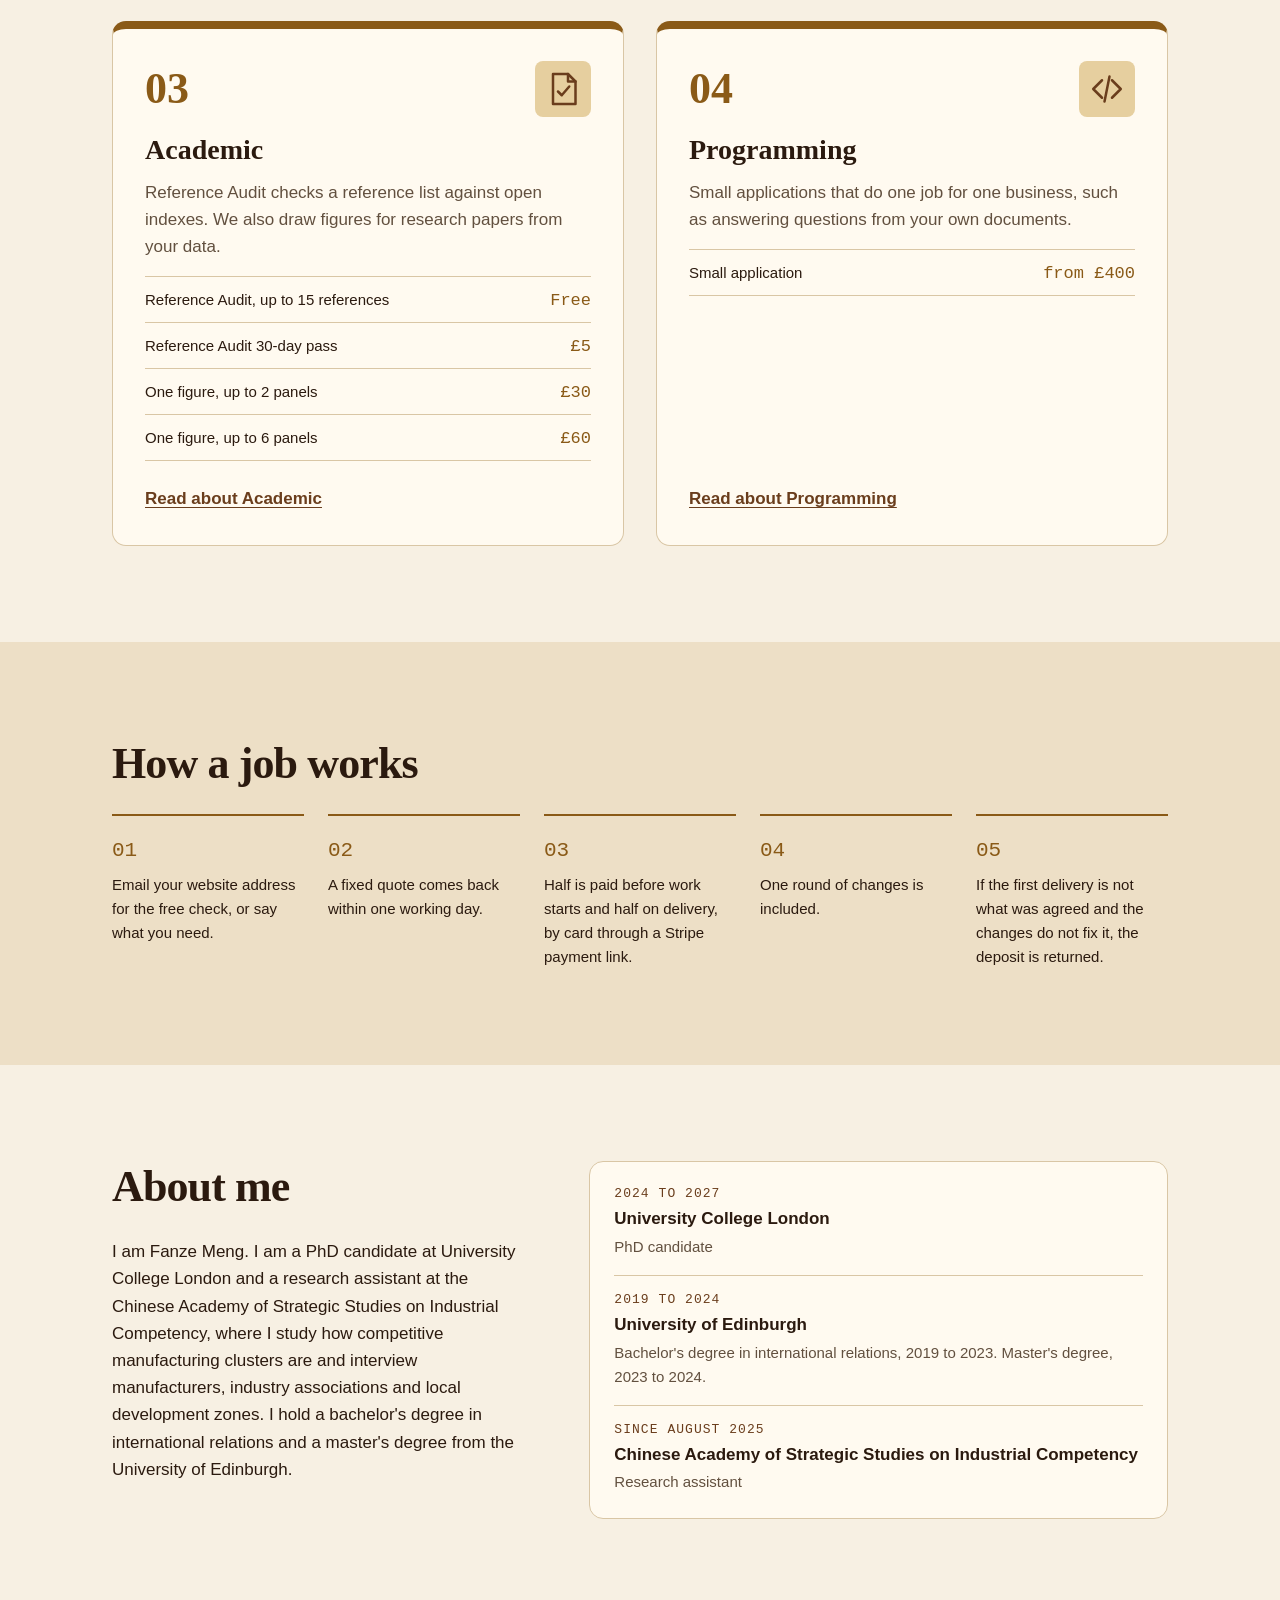
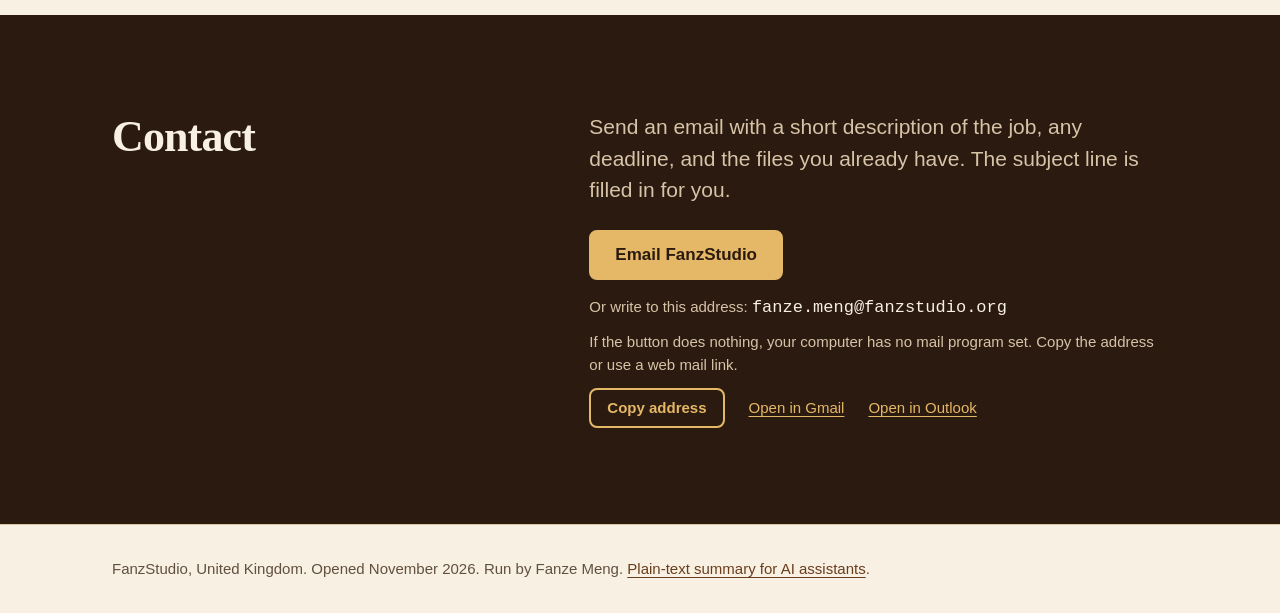
==== commit 256837cd: "About me: remove two paragraphs The About me section on the English and Chinese pages now has one pa" ====
--- a/index.html
+++ b/index.html
@@ -5,14 +5,14 @@
 <meta name="viewport" content="width=device-width,initial-scale=1">
 <title>FanzStudio: advertisement, design, academic and programming work at a fixed quote</title>
 <meta name="description" content="FanzStudio is a small studio in the United Kingdom. We help AI assistants read your website, build websites for small businesses, check reference lists, draw figures for research papers and write small applications. Free first check. Full audit £90.">
-<link rel="canonical" href="https://fanzemeng31-arch.github.io/fanzstudio/">
+<link rel="canonical" href="https://fanzstudio.org/">
 <meta property="og:type" content="website">
 <meta property="og:title" content="FanzStudio: advertisement, design, academic and programming work at a fixed quote">
 <meta property="og:description" content="FanzStudio is a small studio in the United Kingdom. We help AI assistants read your website, build websites for small businesses, check reference lists, draw figures for research papers and write small applications. Free first check. Full audit £90.">
-<meta property="og:url" content="https://fanzemeng31-arch.github.io/fanzstudio/">
-<meta property="og:image" content="https://fanzemeng31-arch.github.io/fanzstudio/og.png">
-<link rel="alternate" hreflang="en" href="https://fanzemeng31-arch.github.io/fanzstudio/">
-<link rel="alternate" hreflang="zh-Hans" href="https://fanzemeng31-arch.github.io/fanzstudio/zh.html">
+<meta property="og:url" content="https://fanzstudio.org/">
+<meta property="og:image" content="https://fanzstudio.org/og.png">
+<link rel="alternate" hreflang="en" href="https://fanzstudio.org/">
+<link rel="alternate" hreflang="zh-Hans" href="https://fanzstudio.org/zh.html">
 <link rel="icon" href="data:image/svg+xml,%3Csvg xmlns='http://www.w3.org/2000/svg' viewBox='0 0 32 32'%3E%3Crect width='32' height='32' rx='6' fill='%236a3d1c'/%3E%3Cpath d='M11 25V7h12M11 15.5h9' fill='none' stroke='%23fffaf0' stroke-width='3'/%3E%3C/svg%3E">
 <link rel="preload" href="fonts/fraunces.woff2" as="font" type="font/woff2" crossorigin>
 <link rel="preload" href="fonts/plex-sans.woff2" as="font" type="font/woff2" crossorigin>
@@ -22,7 +22,7 @@
  "@context": "https://schema.org",
  "@type": "ProfessionalService",
  "name": "FanzStudio",
- "url": "https://fanzemeng31-arch.github.io/fanzstudio/",
+ "url": "https://fanzstudio.org/",
  "email": "fanze.meng@fanzstudio.org",
  "areaServed": "Worldwide",
  "founder": {
@@ -136,7 +136,7 @@
 <li>One round of changes is included.</li>
 <li>If the first delivery is not what was agreed and the changes do not fix it, the deposit is returned.</li>
 </ol></div></section>
-<section class="sec" id="about"><div class="wrap split"><div><h2>About me</h2><div class="about-text"><p>I am Fanze Meng. I am a PhD candidate at University College London and a research assistant at the Chinese Academy of Strategic Studies on Industrial Competency, where I study how competitive manufacturing clusters are and interview manufacturers, industry associations and local development zones. I hold a bachelor's degree in international relations and a master's degree from the University of Edinburgh.</p><p>I opened FanzStudio in November 2026. I am responsible for every job, the contract and the payment, and you can write to me about any problem with a job.</p><p>The studio has no team of staff. This site claims no past clients, testimonials or awards.</p></div></div><div><ul class="creds"><li><span class="when">2024 to 2027</span><span class="what">University College London</span><span class="role">PhD candidate</span></li><li><span class="when">2019 to 2024</span><span class="what">University of Edinburgh</span><span class="role">Bachelor's degree in international relations, 2019 to 2023. Master's degree, 2023 to 2024.</span></li><li><span class="when">Since August 2025</span><span class="what">Chinese Academy of Strategic Studies on Industrial Competency</span><span class="role">Research assistant</span></li></ul></div></section>
+<section class="sec" id="about"><div class="wrap split"><div><h2>About me</h2><div class="about-text"><p>I am Fanze Meng. I am a PhD candidate at University College London and a research assistant at the Chinese Academy of Strategic Studies on Industrial Competency, where I study how competitive manufacturing clusters are and interview manufacturers, industry associations and local development zones. I hold a bachelor's degree in international relations and a master's degree from the University of Edinburgh.</p></div></div><div><ul class="creds"><li><span class="when">2024 to 2027</span><span class="what">University College London</span><span class="role">PhD candidate</span></li><li><span class="when">2019 to 2024</span><span class="what">University of Edinburgh</span><span class="role">Bachelor's degree in international relations, 2019 to 2023. Master's degree, 2023 to 2024.</span></li><li><span class="when">Since August 2025</span><span class="what">Chinese Academy of Strategic Studies on Industrial Competency</span><span class="role">Research assistant</span></li></ul></div></section>
 <section class="band contact" id="contact"><div class="wrap"><h2>Contact</h2><div><p>Send an email with a short description of the job, any deadline, and the files you already have. The subject line is filled in for you.</p><div class="mail"><p class="mail-main"><a class="btn" href="mailto:fanze.meng@fanzstudio.org?subject=FanzStudio%20enquiry">Email FanzStudio</a></p><p class="mail-addr">Or write to this address: <span class="mail-text">fanze.meng@fanzstudio.org</span></p><p class="mail-addr">If the button does nothing, your computer has no mail program set. Copy the address or use a web mail link.</p><p class="mail-tools"><button type="button" class="btn-copy" data-copy="fanze.meng@fanzstudio.org" data-label="Copy address" data-done="Copied" hidden>Copy address</button><span class="vh copy-status" role="status" aria-live="polite"></span><a href="https://mail.google.com/mail/?view=cm&amp;fs=1&amp;to=fanze.meng%40fanzstudio.org&amp;su=FanzStudio%20enquiry" target="_blank" rel="noopener">Open in Gmail</a><a href="https://outlook.live.com/mail/0/deeplink/compose?to=fanze.meng%40fanzstudio.org&amp;subject=FanzStudio%20enquiry" target="_blank" rel="noopener">Open in Outlook</a></p></div></div></div></section>
 </main>
 <footer class="site"><div class="wrap"><p>FanzStudio, United Kingdom. Opened November 2026. Run by Fanze Meng. <a href="llms.txt">Plain-text summary for AI assistants</a>.</p></div></footer>
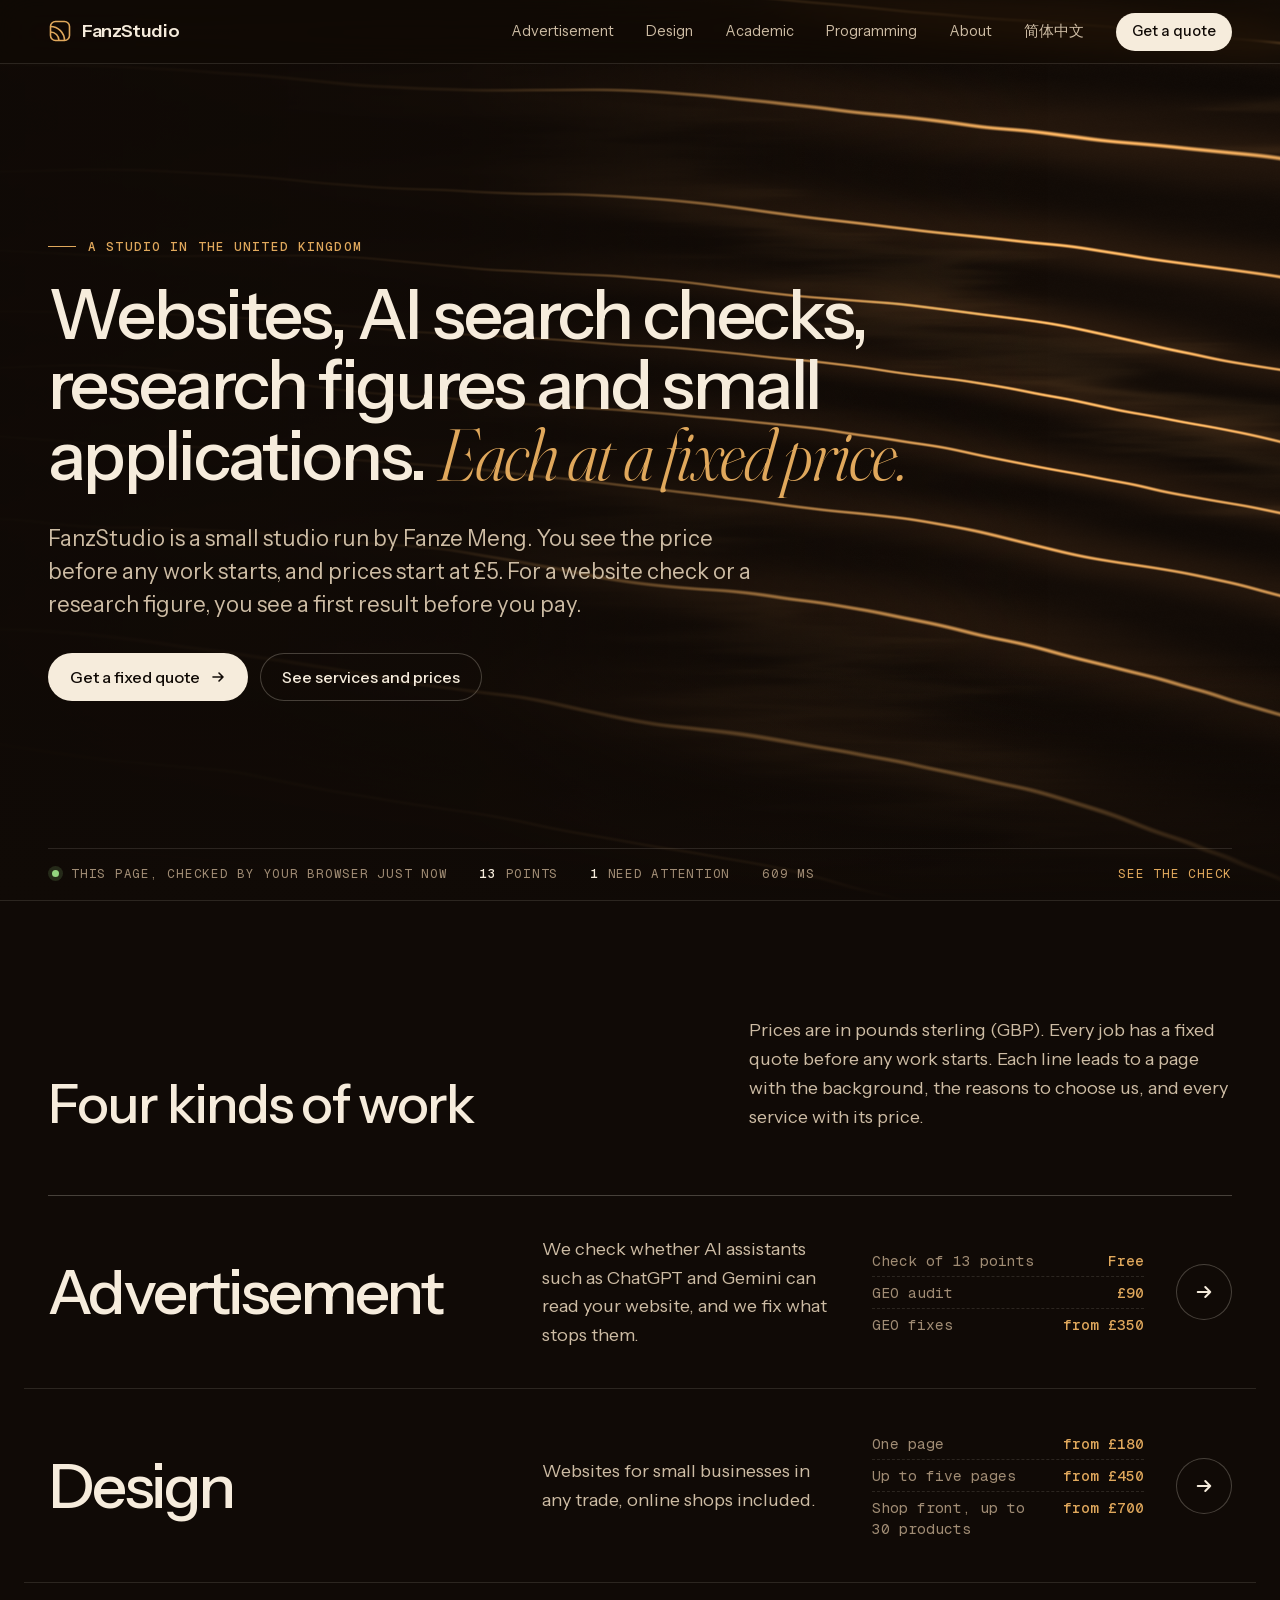
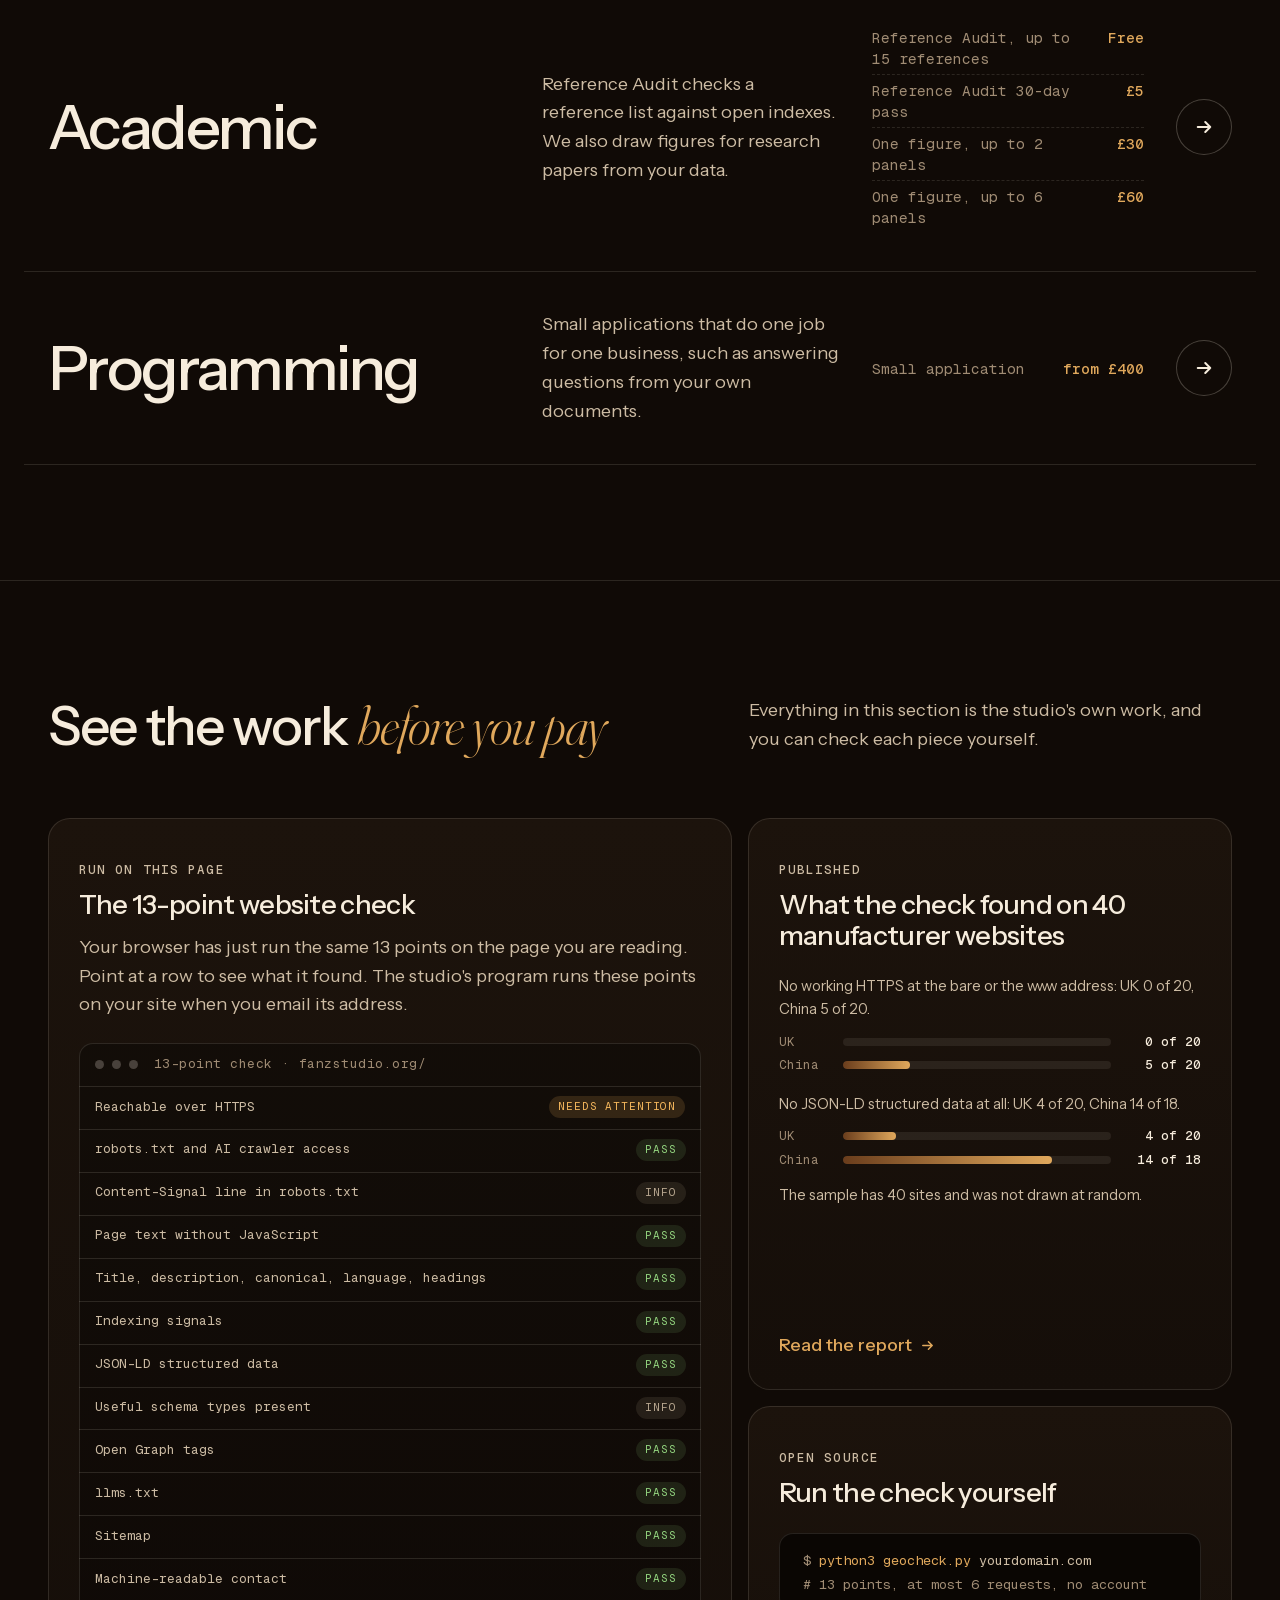
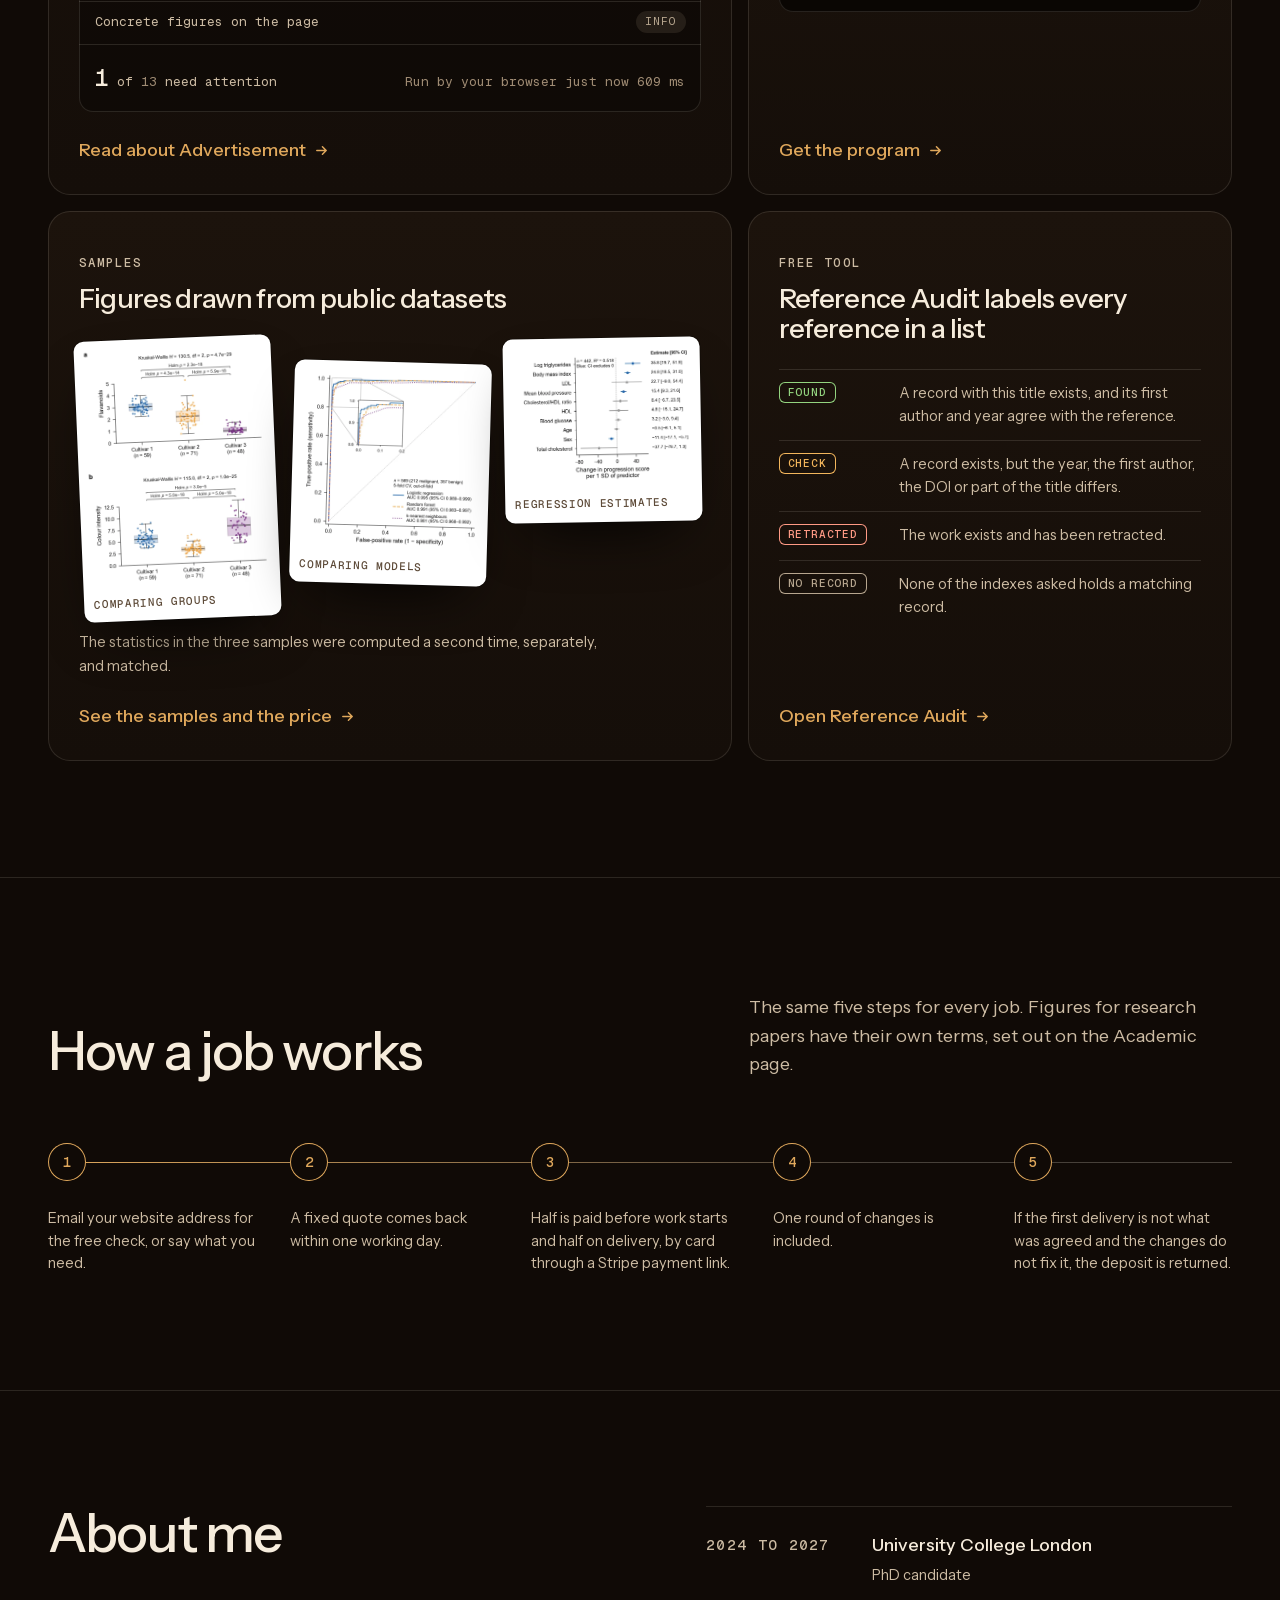
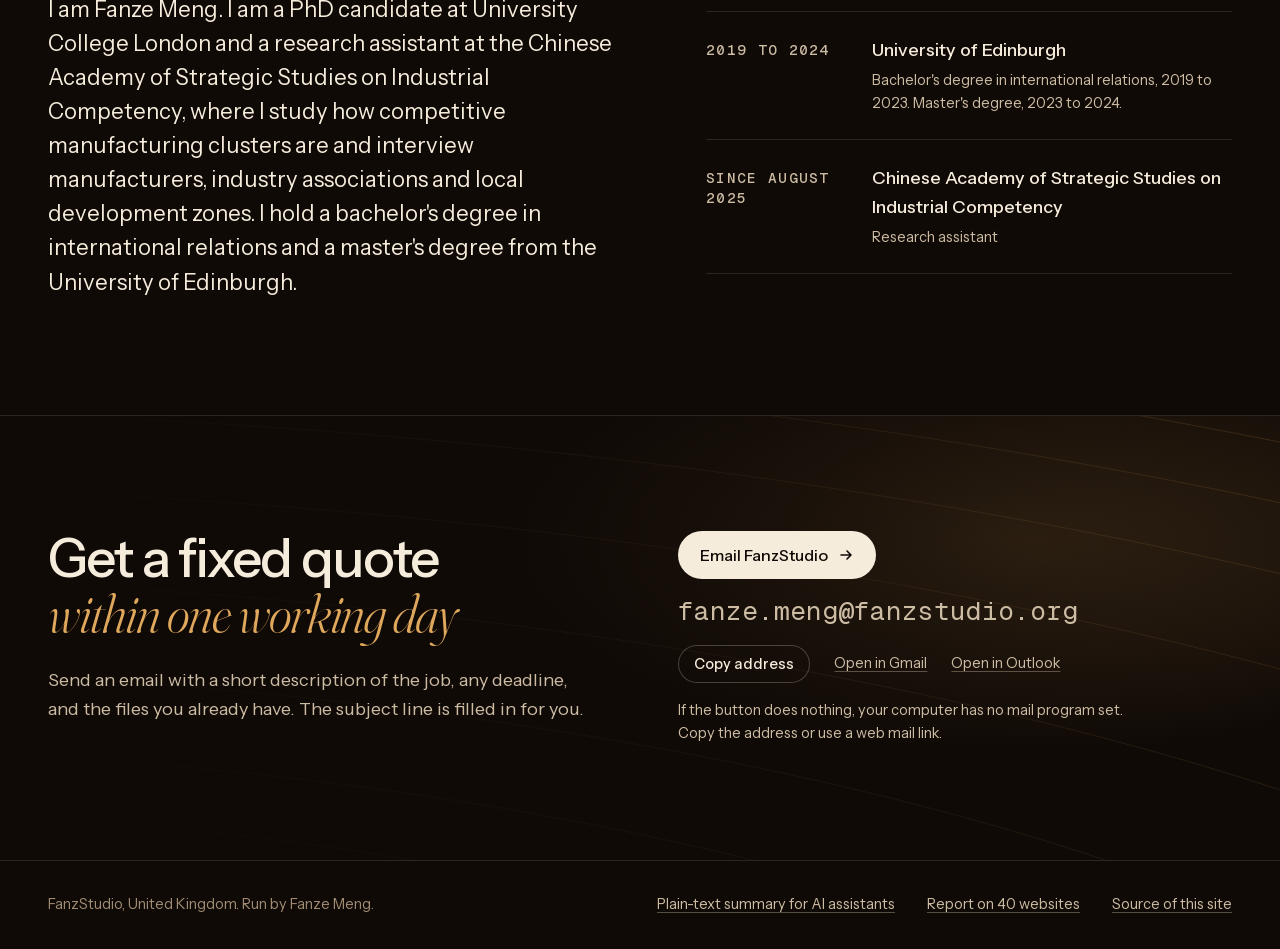
==== commit 9cd7d9b7: "Rebuild the site: growth rings in oak light on an espresso ground Every page is redrawn. The home pa" ====
--- a/index.html
+++ b/index.html
@@ -2,23 +2,26 @@
 <html lang="en">
 <head>
 <meta charset="utf-8">
-<meta name="viewport" content="width=device-width,initial-scale=1">
+<meta name="viewport" content="width=device-width, initial-scale=1">
 <title>FanzStudio: advertisement, design, academic and programming work at a fixed quote</title>
 <meta name="description" content="FanzStudio is a small studio in the United Kingdom. We help AI assistants read your website, build websites for small businesses, check reference lists, draw figures for research papers and write small applications. Free first check. Full audit £90.">
 <link rel="canonical" href="https://fanzstudio.org/">
+<link rel="alternate" hreflang="en" href="https://fanzstudio.org/">
+<link rel="alternate" hreflang="zh-Hans" href="https://fanzstudio.org/zh.html">
 <meta property="og:type" content="website">
+<meta property="og:url" content="https://fanzstudio.org/">
 <meta property="og:title" content="FanzStudio: advertisement, design, academic and programming work at a fixed quote">
 <meta property="og:description" content="FanzStudio is a small studio in the United Kingdom. We help AI assistants read your website, build websites for small businesses, check reference lists, draw figures for research papers and write small applications. Free first check. Full audit £90.">
-<meta property="og:url" content="https://fanzstudio.org/">
 <meta property="og:image" content="https://fanzstudio.org/og.png">
-<link rel="alternate" hreflang="en" href="https://fanzstudio.org/">
-<link rel="alternate" hreflang="zh-Hans" href="https://fanzstudio.org/zh.html">
-<link rel="icon" href="data:image/svg+xml,%3Csvg xmlns='http://www.w3.org/2000/svg' viewBox='0 0 32 32'%3E%3Crect width='32' height='32' rx='6' fill='%236a3d1c'/%3E%3Cpath d='M11 25V7h12M11 15.5h9' fill='none' stroke='%23fffaf0' stroke-width='3'/%3E%3C/svg%3E">
-<link rel="preload" href="fonts/fraunces.woff2" as="font" type="font/woff2" crossorigin>
-<link rel="preload" href="fonts/plex-sans.woff2" as="font" type="font/woff2" crossorigin>
+<meta name="theme-color" content="#100a06">
+<link rel="icon" href="favicon.svg" type="image/svg+xml">
+<link rel="preload" href="fonts/instrument-sans.woff2" as="font" type="font/woff2" crossorigin>
+<link rel="preload" href="fonts/fraunces-italic.woff2" as="font" type="font/woff2" crossorigin>
 <link rel="stylesheet" href="style.css">
-<script type="application/ld+json">
-{
+<script>document.documentElement.classList.add("js");addEventListener("load",function(){if(!window.__fz)document.documentElement.classList.remove("js")})</script>
+<script src="site.js" defer></script>
+<script type="speculationrules">{"prerender":[{"where":{"or":[{"href_matches":"/"},{"href_matches":"/*.html"}]},"eagerness":"moderate"}]}</script>
+<script type="application/ld+json">{
  "@context": "https://schema.org",
  "@type": "ProfessionalService",
  "name": "FanzStudio",
@@ -120,32 +123,20 @@
    }
   ]
  }
-}
-</script>
+}</script>
 </head>
 <body>
 <a class="skip" href="#main">Skip to content</a>
-<header class="top"><div class="wrap barrow"><a class="brand" href="index.html">FanzStudio</a><nav class="sections" aria-label="Sections"><a href="advertisement.html">Advertisement</a><a href="design.html">Design</a><a href="academic.html">Academic</a><a href="programming.html">Programming</a><a href="index.html#about">About</a><a href="#contact">Contact</a></nav><nav aria-label="Language"><a class="lang" href="zh.html" hreflang="zh-Hans" lang="zh-Hans">简体中文</a></nav></div></header>
+<header class="top"><a class="brand" href="index.html"><svg viewBox="0 0 24 24" fill="none" stroke="currentColor" stroke-width="1.6" aria-hidden="true"><rect x="2.5" y="2.5" width="19" height="19" rx="5"/><path d="M2.5 13a8.5 8.5 0 0 1 8.5 8.5M2.5 7.5a14 14 0 0 1 14 14"/></svg>FanzStudio</a><nav id="nav" aria-label="Main"><a href="advertisement.html">Advertisement</a><a href="design.html">Design</a><a href="academic.html">Academic</a><a href="programming.html">Programming</a><a href="index.html#about">About</a><a href="zh.html" lang="zh-Hans">简体中文</a></nav><a class="btn btn--sm" href="#contact">Get a quote</a><button class="menu btn btn--ghost btn--sm" type="button" aria-expanded="false" aria-controls="nav">Menu</button></header>
 <main id="main">
-<section class="hero home"><div class="wrap"><p class="eyebrow">A studio in the United Kingdom, opened in November 2026</p><h1>FanzStudio: advertisement, design, academic and programming work at a fixed quote</h1><p class="lede">FanzStudio is a small studio run by Fanze Meng. We help small businesses to be read correctly by AI assistants such as ChatGPT and Gemini, build websites for businesses in any trade, check reference lists and draw figures for researchers, and write small applications. Every job has a fixed quote before any work starts.</p><div class="cta"><p><a class="btn" href="#categories">See what we do</a></p><p><a class="btn ghost" href="#contact">Write to us</a></p></div></div></section>
-<section class="sec" id="categories"><div class="wrap"><div class="split"><h2>Four kinds of work</h2><div class="measure"><p>Prices are in pounds sterling (GBP). Every job has a fixed quote before any work starts. Each block leads to a page with the background, the reasons to choose us, and the full list of services.</p></div></div><div class="cats"><article class="cat" id="cat-advertisement"><div class="cat-head"><span class="cat-no" aria-hidden="true">01</span><span class="mark"><svg viewBox="0 0 32 32" aria-hidden="true" focusable="false"><path d="M6 20a10 10 0 0 1 10-10"/><path d="M6 26a16 16 0 0 1 16-16"/><circle cx="8" cy="24" r="2"/><path d="M24 6h4v4"/><path d="M28 6 18 16"/></svg></span></div><h3>Advertisement</h3><p>We check whether AI assistants can read your website, and we fix what stops them.</p><ul class="cat-list"><li><span>Free check of 13 points</span><span class="cat-price">Free</span></li><li><span>GEO audit</span><span class="cat-price">£90</span></li><li><span>GEO fixes</span><span class="cat-price">from £350</span></li></ul><p class="more"><a href="advertisement.html">Read about Advertisement<span class="vh"> and its prices</span></a></p></article><article class="cat" id="cat-design"><div class="cat-head"><span class="cat-no" aria-hidden="true">02</span><span class="mark"><svg viewBox="0 0 32 32" aria-hidden="true" focusable="false"><rect x="4" y="6" width="24" height="20" rx="2"/><path d="M4 12h24"/><path d="M10 18h8M10 22h12"/></svg></span></div><h3>Design</h3><p>Websites for small businesses in any trade, online shops included.</p><ul class="cat-list"><li><span>One page</span><span class="cat-price">from £180</span></li><li><span>Up to five pages</span><span class="cat-price">from £450</span></li><li><span>Shop front of up to 30 products</span><span class="cat-price">from £700</span></li></ul><p class="more"><a href="design.html">Read about Design<span class="vh"> and its prices</span></a></p></article><article class="cat" id="cat-academic"><div class="cat-head"><span class="cat-no" aria-hidden="true">03</span><span class="mark"><svg viewBox="0 0 32 32" aria-hidden="true" focusable="false"><path d="M8 4h12l6 6v18H8z"/><path d="M20 4v6h6"/><path d="M12 18l3 3 6-7"/></svg></span></div><h3>Academic</h3><p>Reference Audit checks a reference list against open indexes. We also draw figures for research papers from your data.</p><ul class="cat-list"><li><span>Reference Audit, up to 15 references</span><span class="cat-price">Free</span></li><li><span>Reference Audit 30-day pass</span><span class="cat-price">£5</span></li><li><span>One figure, up to 2 panels</span><span class="cat-price">£30</span></li><li><span>One figure, up to 6 panels</span><span class="cat-price">£60</span></li></ul><p class="more"><a href="academic.html">Read about Academic<span class="vh"> and its prices</span></a></p></article><article class="cat" id="cat-programming"><div class="cat-head"><span class="cat-no" aria-hidden="true">04</span><span class="mark"><svg viewBox="0 0 32 32" aria-hidden="true" focusable="false"><path d="M12 9 5 16l7 7"/><path d="M20 9l7 7-7 7"/><path d="M18 6l-4 20"/></svg></span></div><h3>Programming</h3><p>Small applications that do one job for one business, such as answering questions from your own documents.</p><ul class="cat-list"><li><span>Small application</span><span class="cat-price">from £400</span></li></ul><p class="more"><a href="programming.html">Read about Programming<span class="vh"> and its prices</span></a></p></article></div></div></section>
-<section class="sec tinted" id="how"><div class="wrap"><h2>How a job works</h2><ol class="steps five">
-<li>Email your website address for the free check, or say what you need.</li>
-<li>A fixed quote comes back within one working day.</li>
-<li>Half is paid before work starts and half on delivery, by card through a Stripe payment link.</li>
-<li>One round of changes is included.</li>
-<li>If the first delivery is not what was agreed and the changes do not fix it, the deposit is returned.</li>
-</ol></div></section>
-<section class="sec" id="about"><div class="wrap split"><div><h2>About me</h2><div class="about-text"><p>I am Fanze Meng. I am a PhD candidate at University College London and a research assistant at the Chinese Academy of Strategic Studies on Industrial Competency, where I study how competitive manufacturing clusters are and interview manufacturers, industry associations and local development zones. I hold a bachelor's degree in international relations and a master's degree from the University of Edinburgh.</p></div></div><div><ul class="creds"><li><span class="when">2024 to 2027</span><span class="what">University College London</span><span class="role">PhD candidate</span></li><li><span class="when">2019 to 2024</span><span class="what">University of Edinburgh</span><span class="role">Bachelor's degree in international relations, 2019 to 2023. Master's degree, 2023 to 2024.</span></li><li><span class="when">Since August 2025</span><span class="what">Chinese Academy of Strategic Studies on Industrial Competency</span><span class="role">Research assistant</span></li></ul></div></section>
-<section class="band contact" id="contact"><div class="wrap"><h2>Contact</h2><div><p>Send an email with a short description of the job, any deadline, and the files you already have. The subject line is filled in for you.</p><div class="mail"><p class="mail-main"><a class="btn" href="mailto:fanze.meng@fanzstudio.org?subject=FanzStudio%20enquiry">Email FanzStudio</a></p><p class="mail-addr">Or write to this address: <span class="mail-text">fanze.meng@fanzstudio.org</span></p><p class="mail-addr">If the button does nothing, your computer has no mail program set. Copy the address or use a web mail link.</p><p class="mail-tools"><button type="button" class="btn-copy" data-copy="fanze.meng@fanzstudio.org" data-label="Copy address" data-done="Copied" hidden>Copy address</button><span class="vh copy-status" role="status" aria-live="polite"></span><a href="https://mail.google.com/mail/?view=cm&amp;fs=1&amp;to=fanze.meng%40fanzstudio.org&amp;su=FanzStudio%20enquiry" target="_blank" rel="noopener">Open in Gmail</a><a href="https://outlook.live.com/mail/0/deeplink/compose?to=fanze.meng%40fanzstudio.org&amp;subject=FanzStudio%20enquiry" target="_blank" rel="noopener">Open in Outlook</a></p></div></div></div></section>
+<section class="hero"><canvas class="grain" data-wood="11,1.05,0" aria-hidden="true"></canvas><div class="wrap hero__in"><p class="label label--rule rise">A studio in the United Kingdom</p><h1 class="rise" style="--i:1">Websites, AI search checks, research figures and small applications. <em>Each at a fixed price.</em></h1><p class="lead rise" style="--i:2">FanzStudio is a small studio run by Fanze Meng. You see the price before any work starts, and prices start at £5. For a website check or a research figure, you see a first result before you pay.</p><div class="cta rise" style="--i:3"><a class="btn" href="#contact">Get a fixed quote <svg viewBox="0 0 16 16" fill="none" stroke="currentColor" stroke-width="1.6" stroke-linecap="round" stroke-linejoin="round" aria-hidden="true"><path d="M3 8h10M9 4l4 4-4 4"/></svg></a><a class="btn btn--ghost" href="#work">See services and prices</a></div></div><div class="wrap"><div class="readout rise" style="--i:5"><span><i class="dot"></i><span data-sum="when" data-live="This page, checked by your browser just now">This page, checked by the studio's program</span></span><span><b data-sum="n">13</b> points</span><span><b data-sum="attn">0</b> need attention</span><span class="wide" data-sum="ms"></span><a href="#proof">See the check</a></div></div></section>
+<section class="sec" id="work"><div class="wrap"><div class="head rv"><h2>Four kinds of work</h2><p>Prices are in pounds sterling (GBP). Every job has a fixed quote before any work starts. Each line leads to a page with the background, the reasons to choose us, and every service with its price.</p></div><div class="kinds"><a class="kind rv" href="advertisement.html" style="--i:0"><h3 class="kind__name"><span style="view-transition-name:k-advertisement">Advertisement</span></h3><p class="kind__what">We check whether AI assistants such as ChatGPT and Gemini can read your website, and we fix what stops them.</p><ul class="kind__prices"><li><span>Check of 13 points</span><b>Free</b></li><li><span>GEO audit</span><b>£90</b></li><li><span>GEO fixes</span><b>from £350</b></li></ul><span class="kind__go"><svg viewBox="0 0 16 16" fill="none" stroke="currentColor" stroke-width="1.6" stroke-linecap="round" stroke-linejoin="round" aria-hidden="true"><path d="M3 8h10M9 4l4 4-4 4"/></svg></span></a><a class="kind rv" href="design.html" style="--i:1"><h3 class="kind__name"><span style="view-transition-name:k-design">Design</span></h3><p class="kind__what">Websites for small businesses in any trade, online shops included.</p><ul class="kind__prices"><li><span>One page</span><b>from £180</b></li><li><span>Up to five pages</span><b>from £450</b></li><li><span>Shop front, up to 30 products</span><b>from £700</b></li></ul><span class="kind__go"><svg viewBox="0 0 16 16" fill="none" stroke="currentColor" stroke-width="1.6" stroke-linecap="round" stroke-linejoin="round" aria-hidden="true"><path d="M3 8h10M9 4l4 4-4 4"/></svg></span></a><a class="kind rv" href="academic.html" style="--i:2"><h3 class="kind__name"><span style="view-transition-name:k-academic">Academic</span></h3><p class="kind__what">Reference Audit checks a reference list against open indexes. We also draw figures for research papers from your data.</p><ul class="kind__prices"><li><span>Reference Audit, up to 15 references</span><b>Free</b></li><li><span>Reference Audit 30-day pass</span><b>£5</b></li><li><span>One figure, up to 2 panels</span><b>£30</b></li><li><span>One figure, up to 6 panels</span><b>£60</b></li></ul><span class="kind__go"><svg viewBox="0 0 16 16" fill="none" stroke="currentColor" stroke-width="1.6" stroke-linecap="round" stroke-linejoin="round" aria-hidden="true"><path d="M3 8h10M9 4l4 4-4 4"/></svg></span></a><a class="kind rv" href="programming.html" style="--i:3"><h3 class="kind__name"><span style="view-transition-name:k-programming">Programming</span></h3><p class="kind__what">Small applications that do one job for one business, such as answering questions from your own documents.</p><ul class="kind__prices"><li><span>Small application</span><b>from £400</b></li></ul><span class="kind__go"><svg viewBox="0 0 16 16" fill="none" stroke="currentColor" stroke-width="1.6" stroke-linecap="round" stroke-linejoin="round" aria-hidden="true"><path d="M3 8h10M9 4l4 4-4 4"/></svg></span></a></div></div></section>
+<section class="sec" id="proof"><div class="wrap"><div class="head rv"><h2>See the work <em>before you pay</em></h2><p>Everything in this section is the studio's own work, and you can check each piece yourself.</p></div><div class="bento"><article class="card c7 tall rv"><p class="label">Run on this page</p><h3>The 13-point website check</h3><p>Your browser has just run the same 13 points on the page you are reading. Point at a row to see what it found. The studio's program runs these points on your site when you email its address.</p><div class="check" data-check><div class="check__bar"><i></i><i></i><i></i><span>13-point check · fanzstudio.org/</span></div><ul><li data-c="reachable" tabindex="0"><span>Reachable over HTTPS</span><span class="st st--pass">Pass</span><small></small></li><li data-c="robots" tabindex="0"><span>robots.txt and AI crawler access</span><span class="st st--pass">Pass</span><small></small></li><li data-c="content_signal" tabindex="0"><span>Content-Signal line in robots.txt</span><span class="st st--info">Info</span><small></small></li><li data-c="js_text" tabindex="0"><span>Page text without JavaScript</span><span class="st st--pass">Pass</span><small></small></li><li data-c="head" tabindex="0"><span>Title, description, canonical, language, headings</span><span class="st st--pass">Pass</span><small></small></li><li data-c="indexing" tabindex="0"><span>Indexing signals</span><span class="st st--pass">Pass</span><small></small></li><li data-c="jsonld" tabindex="0"><span>JSON-LD structured data</span><span class="st st--pass">Pass</span><small></small></li><li data-c="jsonld_types" tabindex="0"><span>Useful schema types present</span><span class="st st--info">Info</span><small></small></li><li data-c="open_graph" tabindex="0"><span>Open Graph tags</span><span class="st st--pass">Pass</span><small></small></li><li data-c="llms_txt" tabindex="0"><span>llms.txt</span><span class="st st--pass">Pass</span><small></small></li><li data-c="sitemap" tabindex="0"><span>Sitemap</span><span class="st st--pass">Pass</span><small></small></li><li data-c="contact" tabindex="0"><span>Machine-readable contact</span><span class="st st--pass">Pass</span><small></small></li><li data-c="specifics" tabindex="0"><span>Concrete figures on the page</span><span class="st st--info">Info</span><small></small></li></ul><div class="check__sum"><span><b data-sum="attn">0</b>of <span data-sum="n">13</span> need attention</span><span><span data-sum="when" data-live="Run by your browser just now">Result from the studio's check program</span> <span data-sum="ms"></span></span></div></div><a class="more" href="advertisement.html">Read about Advertisement <svg viewBox="0 0 16 16" fill="none" stroke="currentColor" stroke-width="1.6" stroke-linecap="round" stroke-linejoin="round" aria-hidden="true"><path d="M3 8h10M9 4l4 4-4 4"/></svg></a></article><article class="card c5 rv" style="--i:1"><p class="label">Published</p><h3>What the check found on 40 manufacturer websites</h3><div class="bars"><div class="bar"><p>No working HTTPS at the bare or the www address: UK 0 of 20, China 5 of 20.</p><div class="bar__r"><span>UK</span><i style="--v:0%"></i><b>0 of 20</b></div><div class="bar__r"><span>China</span><i style="--v:25%"></i><b>5 of 20</b></div></div><div class="bar"><p>No JSON-LD structured data at all: UK 4 of 20, China 14 of 18.</p><div class="bar__r"><span>UK</span><i style="--v:20%"></i><b>4 of 20</b></div><div class="bar__r"><span>China</span><i style="--v:78%"></i><b>14 of 18</b></div></div></div><p>The sample has 40 sites and was not drawn at random.</p><a class="more" href="geo-benchmark.html">Read the report <svg viewBox="0 0 16 16" fill="none" stroke="currentColor" stroke-width="1.6" stroke-linecap="round" stroke-linejoin="round" aria-hidden="true"><path d="M3 8h10M9 4l4 4-4 4"/></svg></a></article><article class="card c5 rv" style="--i:2"><p class="label">Open source</p><h3>Run the check yourself</h3><pre class="term"><i>$</i> <b>python3 geocheck.py</b> yourdomain.com
+<i># 13 points, at most 6 requests, no account</i></pre><a class="more" href="tools/geocheck.py">Get the program <svg viewBox="0 0 16 16" fill="none" stroke="currentColor" stroke-width="1.6" stroke-linecap="round" stroke-linejoin="round" aria-hidden="true"><path d="M3 8h10M9 4l4 4-4 4"/></svg></a></article><article class="card c7 rv"><p class="label">Samples</p><h3>Figures drawn from public datasets</h3><div class="plates plates--fan"><figure class="plate"><img src="figures/sample-group-comparison.webp" width="760" height="1008" alt="Two box plots with every observation drawn as a point. Three wine cultivars are compared on flavanoids and on colour intensity, with test results printed above the boxes." loading="lazy"><figcaption>Comparing groups</figcaption></figure><figure class="plate"><img src="figures/sample-roc.webp" width="760" height="760" alt="Three ROC curves for three classifiers on the Breast Cancer Wisconsin data, with a magnified inset of the top-left corner and a legend that gives each area under the curve with its 95% interval." loading="lazy"><figcaption>Comparing models</figcaption></figure><figure class="plate"><img src="figures/sample-coefficients.webp" width="760" height="598" alt="A dot-and-whisker chart of ten regression coefficients with 95% confidence intervals, sorted by size, with a dashed line at zero and the numbers printed on the right." loading="lazy"><figcaption>Regression estimates</figcaption></figure></div><p>The statistics in the three samples were computed a second time, separately, and matched.</p><a class="more" href="figures.html">See the samples and the price <svg viewBox="0 0 16 16" fill="none" stroke="currentColor" stroke-width="1.6" stroke-linecap="round" stroke-linejoin="round" aria-hidden="true"><path d="M3 8h10M9 4l4 4-4 4"/></svg></a></article><article class="card c5 rv" style="--i:1"><p class="label">Free tool</p><h3>Reference Audit labels every reference in a list</h3><ul class="refs"><li><span class="tag tag--found">Found</span><span>A record with this title exists, and its first author and year agree with the reference.</span></li><li><span class="tag tag--check">Check</span><span>A record exists, but the year, the first author, the DOI or part of the title differs.</span></li><li><span class="tag tag--retr">Retracted</span><span>The work exists and has been retracted.</span></li><li><span class="tag tag--none">No record</span><span>None of the indexes asked holds a matching record.</span></li></ul><a class="more" href="https://fanzemeng31-arch.github.io/reference-audit/">Open Reference Audit <svg viewBox="0 0 16 16" fill="none" stroke="currentColor" stroke-width="1.6" stroke-linecap="round" stroke-linejoin="round" aria-hidden="true"><path d="M3 8h10M9 4l4 4-4 4"/></svg></a></article></div></div></section>
+<section class="sec" id="how"><div class="wrap"><div class="head rv"><h2>How a job works</h2><p>The same five steps for every job. Figures for research papers have their own terms, set out on the Academic page.</p></div><ol class="steps rv"><li>Email your website address for the free check, or say what you need.</li><li>A fixed quote comes back within one working day.</li><li>Half is paid before work starts and half on delivery, by card through a Stripe payment link.</li><li>One round of changes is included.</li><li>If the first delivery is not what was agreed and the changes do not fix it, the deposit is returned.</li></ol></div></section>
+<section class="sec" id="about"><div class="wrap about"><div class="rv"><h2>About me</h2><p>I am Fanze Meng. I am a PhD candidate at University College London and a research assistant at the Chinese Academy of Strategic Studies on Industrial Competency, where I study how competitive manufacturing clusters are and interview manufacturers, industry associations and local development zones. I hold a bachelor's degree in international relations and a master's degree from the University of Edinburgh.</p></div><div class="rv" style="--i:1"><ul class="creds"><li><span class="label">2024 to 2027</span><div><b>University College London</b><span>PhD candidate</span></div></li><li><span class="label">2019 to 2024</span><div><b>University of Edinburgh</b><span>Bachelor's degree in international relations, 2019 to 2023. Master's degree, 2023 to 2024.</span></div></li><li><span class="label">Since August 2025</span><div><b>Chinese Academy of Strategic Studies on Industrial Competency</b><span>Research assistant</span></div></li></ul></div></div></section>
+<section class="band" id="contact"><div class="wrap band__grid"><div class="rv"><h2>Get a fixed quote <em>within one working day</em></h2><p>Send an email with a short description of the job, any deadline, and the files you already have. The subject line is filled in for you.</p></div><div class="rv" style="--i:1"><div class="mail"><a class="btn" href="mailto:fanze.meng@fanzstudio.org?subject=FanzStudio%20enquiry">Email FanzStudio <svg viewBox="0 0 16 16" fill="none" stroke="currentColor" stroke-width="1.6" stroke-linecap="round" stroke-linejoin="round" aria-hidden="true"><path d="M3 8h10M9 4l4 4-4 4"/></svg></a><p class="mail__addr"><span class="mail-text">fanze.meng@fanzstudio.org</span></p><p class="mail__alt"><button type="button" class="btn btn--ghost btn--sm" data-copy="fanze.meng@fanzstudio.org" data-label="Copy address" data-done="Copied" hidden>Copy address</button><span class="vh" role="status" aria-live="polite"></span><a href="https://mail.google.com/mail/?view=cm&amp;fs=1&amp;to=fanze.meng%40fanzstudio.org&amp;su=FanzStudio%20enquiry" target="_blank" rel="noopener">Open in Gmail</a><a href="https://outlook.live.com/mail/0/deeplink/compose?to=fanze.meng%40fanzstudio.org&amp;subject=FanzStudio%20enquiry" target="_blank" rel="noopener">Open in Outlook</a></p><p class="mail__note">If the button does nothing, your computer has no mail program set. Copy the address or use a web mail link.</p></div></div></div></section>
 </main>
-<footer class="site"><div class="wrap"><p>FanzStudio, United Kingdom. Opened November 2026. Run by Fanze Meng. <a href="llms.txt">Plain-text summary for AI assistants</a>.</p></div></footer>
-<script>
-document.querySelectorAll('[data-copy]').forEach(function(b){b.hidden=false;var box=b.closest('.mail'),s=box.querySelector('.copy-status');
-b.addEventListener('click',function(){var done=function(){b.textContent=b.getAttribute('data-done');if(s)s.textContent=b.getAttribute('data-done');
-setTimeout(function(){b.textContent=b.getAttribute('data-label');if(s)s.textContent=''},2000)};
-var pick=function(){var r=document.createRange();r.selectNodeContents(box.querySelector('.mail-text'));var g=getSelection();g.removeAllRanges();g.addRange(r);try{document.execCommand('copy')}catch(x){}done()};
-if(navigator.clipboard&&navigator.clipboard.writeText){navigator.clipboard.writeText(b.getAttribute('data-copy')).then(done,pick)}else{pick()}})});
-</script>
+<footer class="foot"><span>FanzStudio, United Kingdom. Run by Fanze Meng.</span><a href="llms.txt">Plain-text summary for AI assistants</a><a href="geo-benchmark.html">Report on 40 websites</a><a href="https://github.com/fanzemeng31-arch/fanzstudio">Source of this site</a></footer>
 </body>
 </html>
--- a/style.css
+++ b/style.css
@@ -1,322 +1,328 @@
-/* FanzStudio. Every value below comes from design/TOKENS.md. */
-@font-face{font-family:"Fraunces";src:url(fonts/fraunces.woff2) format("woff2");font-weight:100 900;font-style:normal;font-display:swap}
-@font-face{font-family:"IBM Plex Sans";src:url(fonts/plex-sans.woff2) format("woff2");font-weight:100 700;font-style:normal;font-display:swap}
-@font-face{font-family:"IBM Plex Mono";src:url(fonts/plex-mono-400.woff2) format("woff2");font-weight:400;font-style:normal;font-display:swap}
-@font-face{font-family:"IBM Plex Mono";src:url(fonts/plex-mono-500.woff2) format("woff2");font-weight:500;font-style:normal;font-display:swap}
-
-:root{color-scheme:light dark;
-  /* colour, light */
-  --plate:#ffffff;--paper:#f7f0e3;--surface:#fffaf0;--tint:#eddfc6;--ink:#2b1a0f;--muted:#62503f;--line:#d9c6a5;--accent:#6a3d1c;--on-accent:#fffaf0;--oak:#8a5a17;--oak-tint:#e6cf9f;--pass:#35602a;--pass-tint:#e0e9cc;--amber:#85490a;--amber-mark:#b0701a;--amber-tint:#f6e0b3;--band:#2b1a0f;--band-ink:#f7f0e3;--band-muted:#d6c3a8;--band-accent:#e5b868;--band-line:#5a4230;
-  /* type family */
-  --font-display:"Fraunces",Georgia,"Times New Roman",serif;--font-text:"IBM Plex Sans",-apple-system,BlinkMacSystemFont,"Segoe UI",Roboto,"PingFang SC","Noto Sans CJK SC","Microsoft YaHei",sans-serif;--font-mono:"IBM Plex Mono",ui-monospace,SFMono-Regular,Menlo,Consolas,monospace;--font-cjk:"PingFang SC","Noto Sans CJK SC","Microsoft YaHei",-apple-system,"Segoe UI",sans-serif;
-  /* type size */
-  --fs-1:.8125rem;--fs-2:.9375rem;--fs-3:1.0625rem;--fs-4:1.3125rem;--fs-5:1.75rem;--fs-h2:clamp(2rem,1.45rem + 2.3vw,2.75rem);--fs-h1:clamp(2.5rem,1.4rem + 4.6vw,4.25rem);--fs-price:clamp(2.75rem,2rem + 3.2vw,4rem);
-  /* line height */
-  --lh-one:1;--lh-tight:1.08;--lh-head:1.2;--lh-ui:1.3;--lh-snug:1.4;--lh-lede:1.5;--lh-body:1.6;
-  /* letter spacing */
-  --track-display:-.02em;--track-label:.08em;
-  /* spacing */
-  --s-1:.25rem;--s-2:.5rem;--s-3:.75rem;--s-4:1rem;--s-5:1.5rem;--s-6:2rem;--s-7:3rem;--s-8:4rem;--s-9:6rem;--s-10:8rem;--sec:var(--s-8);
-  /* radius */
-  --r-1:4px;--r-2:8px;--r-3:14px;
-  /* line weight */
-  --hair:1px;--hair-2:2px;--ring:3px;--offset:.2em;
-  /* width */
-  --w-page:70rem;--w-plate:26rem;--w-lede:36rem;--w-narrow:30rem;--w-wide-text:40rem;--w-text:42rem;--w-head:48rem;--w-num:6rem;--w-key:3.25rem;--w-badge:3.5rem;--w-mark:3.5rem;--gutter:var(--s-4);
-}
-@media (min-width:600px){:root{--gutter:var(--s-6)}}
-@media (min-width:900px){:root{--sec:var(--s-9)}}
-@media (prefers-color-scheme:dark){:root{
-  --paper:#20140d;--surface:#2b1c12;--tint:#36251a;--ink:#f3e8d5;--muted:#c9b498;--line:#4d3828;--accent:#dca75c;--on-accent:#20140d;--oak:#e0b36b;--oak-tint:#4a3419;--pass:#a9d38b;--pass-tint:#2c3a22;--amber:#efb45c;--amber-mark:#efb45c;--amber-tint:#3d2b12;--band:#160d07;--band-ink:#f3e8d5;--band-muted:#cdb99d;--band-accent:#e5b868;--band-line:#5a4230;
-}}
-
-*{box-sizing:border-box}
-html{scroll-behavior:smooth;-webkit-text-size-adjust:100%}
-@media (prefers-reduced-motion:reduce){html{scroll-behavior:auto}}
-body{margin:0;background:var(--paper);color:var(--ink);font:400 var(--fs-3)/var(--lh-body) var(--font-text);-webkit-font-smoothing:antialiased;text-rendering:optimizeLegibility}
-[id]{scroll-margin-top:var(--s-9)}
-a,p,li,h1,h2,h3,dd,dt{overflow-wrap:anywhere}
-img{max-width:100%;height:auto}
-p{margin:0 0 var(--s-4)}
-a{color:var(--accent);text-underline-offset:var(--offset);text-decoration-thickness:var(--hair)}
-a:hover{text-decoration-thickness:var(--hair-2)}
-:focus-visible{outline:var(--ring) solid var(--accent);outline-offset:var(--s-1);border-radius:var(--r-1)}
-.band :focus-visible{outline-color:var(--band-accent)}
+/* FanzStudio, round 3: "lamp on walnut".
+   A dark espresso ground, growth rings drawn in oak light, one sans family, one serif italic for a single phrase,
+   monospace for readouts. Every colour, size, space and radius below comes from the tokens in :root. */
+
+@font-face{font-family:"Instrument Sans";src:url(fonts/instrument-sans.woff2) format("woff2");font-weight:400 700;font-stretch:75% 100%;font-display:swap}
+@font-face{font-family:"Fraunces";src:url(fonts/fraunces-italic.woff2) format("woff2");font-weight:300;font-style:italic;font-display:swap}
+@font-face{font-family:"Geist Mono";src:url(fonts/geist-mono.woff2) format("woff2");font-weight:400 600;font-display:swap}
+
+:root{
+  color-scheme:dark;
+  --ground:#100a06;--ground-2:#150e09;--surface:#1c130c;--surface-2:#261a11;--pit:#0a0603;
+  --ink:#f6ecdc;--soft:#cdbca4;--faint:#a08c74;
+  --oak:#e0a85c;--oak-2:#f0c483;--walnut:#6a3d1c;
+  --rule:rgba(246,236,220,.12);--rule-2:rgba(246,236,220,.24);
+  --pass:#93d47f;--attn:#f3b65c;--info:#b7a68f;--stop:#ff9a85;
+  --sans:"Instrument Sans",ui-sans-serif,system-ui,-apple-system,"Segoe UI","PingFang SC","Hiragino Sans GB","Microsoft YaHei","Noto Sans CJK SC",sans-serif;
+  --serif:"Fraunces",Georgia,"Songti SC",serif;
+  --mono:"Geist Mono",ui-monospace,"SF Mono",Menlo,Consolas,monospace;
+  --s1:4px;--s2:8px;--s3:12px;--s4:16px;--s5:24px;--s6:32px;--s7:48px;--s8:64px;--s9:96px;
+  --r1:6px;--r2:14px;--r3:22px;--pill:999px;
+  --t-label:12.5px;--t-small:14.5px;--t-body:clamp(16.5px,.2vw + 15.6px,18px);--t-lead:clamp(18.5px,.45vw + 16.5px,22px);
+  --t-h3:clamp(21px,.8vw + 17px,28px);--t-h2:clamp(32px,2.6vw + 20px,58px);--t-h1:clamp(40px,4.5vw + 12px,78px);--t-cat:clamp(36px,3.4vw + 14px,64px);
+  --gut:clamp(20px,4vw,48px);--max:1280px;--top-h:64px;
+  --ease:cubic-bezier(.16,1,.3,1);--fast:160ms;--med:280ms;--slow:800ms;
+  --grain-ground:#100a06;--grain-wood:#3a2412;--grain-line:#dba157;--grain-light:0;
+  --rings:url(rings.svg) 100% 100%/cover no-repeat;
+}
+
+*,*::before,*::after{box-sizing:border-box}
+html{-webkit-text-size-adjust:100%;scroll-behavior:smooth;scroll-padding-top:calc(var(--top-h) + 64px);background:var(--ground);scrollbar-color:#4a3524 var(--ground)}
+body{margin:0;background:var(--ground);color:var(--ink);font:400 var(--t-body)/1.6 var(--sans);-webkit-font-smoothing:antialiased;text-rendering:optimizeLegibility;overflow-x:clip}
+h1,h2,h3,h4,p,ul,ol,dl,dd,figure,pre{margin:0}
+ul,ol{padding:0;list-style:none}
+img,svg,canvas{display:block;max-width:100%}
+img{height:auto}
+a{color:inherit;text-decoration-color:color-mix(in srgb,currentColor 38%,transparent);text-underline-offset:.22em;text-decoration-thickness:1px;transition:text-decoration-color var(--fast),color var(--fast)}
+a:hover{text-decoration-color:currentColor}
+:focus-visible{outline:2px solid var(--oak);outline-offset:3px;border-radius:var(--r1)}
+::selection{background:var(--oak);color:var(--ground)}
+code,kbd{font-family:var(--mono);font-size:.92em}
 .vh{position:absolute;width:1px;height:1px;overflow:hidden;clip-path:inset(50%);white-space:nowrap}
-.skip{position:absolute;left:var(--s-4);top:calc(var(--s-8) * -1);z-index:20;background:var(--accent);color:var(--on-accent);padding:var(--s-2) var(--s-4);border-radius:var(--r-2);font-weight:600}
-.skip:focus{top:var(--s-3)}
-.wrap{max-width:var(--w-page);margin-inline:auto;padding-inline:var(--gutter)}
-
-/* headings */
-h1,h2,h3{font-family:var(--font-display);font-weight:600;margin:0;color:var(--ink)}
-h1{font-size:var(--fs-h1);line-height:var(--lh-tight);letter-spacing:var(--track-display);font-weight:620;margin-bottom:var(--s-5);text-wrap:balance;max-width:var(--w-head)}
-h2{font-size:var(--fs-h2);line-height:var(--lh-head);letter-spacing:var(--track-display);margin-bottom:var(--s-5);text-wrap:balance}
-h3{font-size:var(--fs-4);line-height:var(--lh-head);margin-bottom:var(--s-2)}
-:lang(zh-Hans) h1,:lang(zh-Hans) h2,:lang(zh-Hans) h3{font-family:var(--font-cjk);font-weight:800;letter-spacing:0}
-:lang(zh-Hans) h1{line-height:var(--lh-head)}
-.eyebrow{font:500 var(--fs-1)/var(--lh-snug) var(--font-mono);letter-spacing:var(--track-label);text-transform:uppercase;color:var(--accent);margin:0 0 var(--s-4)}
-.lede{font-size:var(--fs-4);line-height:var(--lh-lede);color:var(--muted);max-width:var(--w-text);margin-bottom:var(--s-5)}
-.small{font-size:var(--fs-2);color:var(--muted)}
-.band .small,.band .lede{color:var(--band-muted)}
-.crumb{font-size:var(--fs-2);margin:0 0 var(--s-4)}
+.skip{position:absolute;left:var(--s4);top:-80px;z-index:99;background:var(--ink);color:var(--ground);padding:var(--s3) var(--s4);border-radius:var(--r1)}
+.skip:focus{top:var(--s3)}
+.wrap{width:100%;max-width:var(--max);margin-inline:auto;padding-inline:var(--gut)}
+.label{font:500 var(--t-label)/1.4 var(--mono);letter-spacing:.09em;text-transform:uppercase;color:var(--oak)}
+.label--rule{display:flex;align-items:center;gap:var(--s3)}
+.label--rule::before{content:"";width:28px;height:1px;background:currentColor}
 
 /* header */
-header.top{position:sticky;top:0;z-index:10;background:var(--paper);border-bottom:var(--hair) solid var(--line)}
-header.top .barrow{display:flex;align-items:center;justify-content:space-between;gap:var(--s-2) var(--s-5);flex-wrap:wrap;padding-block:var(--s-3)}
-.brand{display:inline-flex;align-items:center;gap:var(--s-2);font:620 var(--fs-4)/var(--lh-one) var(--font-display);letter-spacing:var(--track-display);color:var(--ink);text-decoration:none}
-.brand::before{content:"";width:var(--s-4);height:var(--s-4);background:var(--accent);border-radius:var(--r-1);border-bottom:var(--s-1) solid var(--oak)}
-:lang(zh-Hans) .brand{font-family:var(--font-display)}
-header.top .brand{order:1}
-header.top nav[aria-label="Language"],header.top nav[aria-label="语言"]{order:2}
-header.top nav.sections{order:3;display:flex;flex-wrap:wrap;gap:var(--s-1) var(--s-5);width:100%;font-size:var(--fs-2)}
-header.top a{padding-block:var(--s-1)}
-header.top nav.sections a{color:var(--ink);text-decoration:none;white-space:nowrap}
-header.top nav.sections a:hover{color:var(--accent);text-decoration:underline}
-header.top nav.sections a[aria-current="page"]{color:var(--accent);font-weight:600;text-decoration:underline;text-decoration-color:var(--oak);text-decoration-thickness:var(--hair-2)}
-header.top a.lang{color:var(--accent);font-weight:600;font-size:var(--fs-2)}
-@media (min-width:900px){header.top nav.sections{order:2;width:auto;flex:1;justify-content:flex-end}header.top nav[aria-label="Language"],header.top nav[aria-label="语言"]{order:3;border-left:var(--hair) solid var(--line);padding-left:var(--s-5)}}
+.top{position:fixed;inset:0 0 auto;z-index:60;height:var(--top-h);display:flex;align-items:center;gap:var(--s6);padding-inline:var(--gut);
+  background:color-mix(in srgb,var(--ground) 62%,transparent);-webkit-backdrop-filter:blur(18px) saturate(150%);backdrop-filter:blur(18px) saturate(150%);border-bottom:1px solid var(--rule);view-transition-name:top}
+.brand{display:flex;align-items:center;gap:10px;margin-right:auto;font-weight:600;font-size:18px;letter-spacing:-.02em;text-decoration:none}
+.brand svg{width:24px;height:24px;color:var(--oak)}
+.top nav{display:flex;gap:var(--s6)}
+.top nav a{font-size:var(--t-small);color:var(--soft);text-decoration:none;position:relative;padding-block:var(--s2)}
+.top nav a:hover,.top nav a[aria-current]{color:var(--ink)}
+.top nav a[aria-current]::after{content:"";position:absolute;left:0;right:0;bottom:0;height:1px;background:var(--oak)}
+.top .menu{display:none}
 
 /* buttons */
-.btn{display:inline-block;font:600 var(--fs-3)/var(--lh-ui) var(--font-text);padding:var(--s-3) var(--s-5);border-radius:var(--r-2);border:var(--hair-2) solid var(--accent);background:var(--accent);color:var(--on-accent);text-decoration:none;overflow-wrap:anywhere;cursor:pointer}
-.btn:hover{background:var(--ink);border-color:var(--ink);color:var(--paper)}
-.btn.ghost{background:transparent;color:var(--accent)}
-.btn.ghost:hover{background:var(--accent);border-color:var(--accent);color:var(--on-accent)}
-.band .btn{background:var(--band-accent);border-color:var(--band-accent);color:var(--band)}
-.band .btn:hover{background:var(--band-ink);border-color:var(--band-ink);color:var(--band)}
-.band .btn.ghost{background:transparent;color:var(--band-accent)}
-.band .btn.ghost:hover{background:var(--band-accent);color:var(--band)}
-.cta{display:flex;flex-wrap:wrap;gap:var(--s-3) var(--s-4);margin:0}
-.cta p{margin:0}
-
-/* email block */
-.mail{max-width:var(--w-text)}
-.mail-main{margin:0 0 var(--s-4)}
-.mail-addr{margin:0 0 var(--s-3);font-size:var(--fs-2);color:var(--muted)}
-.band .mail-addr{color:var(--band-muted)}
-.mail-text{font:500 var(--fs-3)/var(--lh-ui) var(--font-mono);color:var(--ink);user-select:all;overflow-wrap:anywhere}
-.band .mail-text{color:var(--band-ink)}
-.mail-tools{display:flex;flex-wrap:wrap;align-items:center;gap:var(--s-2) var(--s-5);margin:0;font-size:var(--fs-2)}
-.btn-copy{font:600 var(--fs-2)/var(--lh-ui) var(--font-text);padding:var(--s-2) var(--s-4);border-radius:var(--r-2);border:var(--hair-2) solid var(--accent);background:transparent;color:var(--accent);cursor:pointer}
-.btn-copy:hover{background:var(--accent);color:var(--on-accent)}
-.band .btn-copy{border-color:var(--band-accent);color:var(--band-accent)}
-.band .btn-copy:hover{background:var(--band-accent);color:var(--band)}
+.btn{display:inline-flex;align-items:center;justify-content:center;gap:10px;min-height:48px;padding:0 22px;border:0;border-radius:var(--pill);font:500 16px/1 var(--sans);text-decoration:none;color:var(--ground);background:var(--ink);cursor:pointer;
+  transition:transform var(--fast) var(--ease),box-shadow var(--med) var(--ease),background var(--fast)}
+.btn:hover{background:#fff;box-shadow:0 0 0 6px rgba(224,168,92,.18),0 14px 44px -14px rgba(224,168,92,.6)}
+.btn:active{transform:scale(.98)}
+.btn svg{width:16px;height:16px;transition:transform var(--med) var(--ease)}
+.btn:hover svg{transform:translateX(3px)}
+.btn--ghost{background:transparent;color:var(--ink);box-shadow:inset 0 0 0 1px var(--rule-2)}
+.btn--ghost:hover{background:rgba(246,236,220,.07);box-shadow:inset 0 0 0 1px var(--ink)}
+.btn--sm{min-height:38px;padding:0 16px;font-size:var(--t-small)}
+.more{display:inline-flex;align-items:center;gap:var(--s2);color:var(--oak);text-decoration:none;font-weight:500}
+.more svg{width:15px;height:15px;transition:transform var(--med) var(--ease)}
+.more:hover svg{transform:translateX(4px)}
+
+/* hero with the rings */
+.hero,.chero,.band{position:relative;isolation:isolate;overflow:clip}
+.hero::before,.chero::before,.band::before{content:"";position:absolute;inset:0;z-index:-3;background:var(--rings),radial-gradient(58% 68% at 80% 28%,rgba(219,161,87,.2),transparent 70%)}
+.grain{position:absolute;inset:0;width:100%;height:100%;z-index:-2;opacity:0;transition:opacity 1.4s ease}
+.grain.is-on{opacity:1}
+.hero::after,.chero::after{content:"";position:absolute;inset:0;z-index:-1;pointer-events:none;
+  background:linear-gradient(90deg,rgba(16,10,6,.95) 0,rgba(16,10,6,.84) 36%,rgba(16,10,6,.3) 62%,rgba(16,10,6,0) 82%),linear-gradient(0deg,var(--ground) 0,rgba(16,10,6,0) 26%)}
+.hero{min-height:100svh;display:flex;flex-direction:column;padding-top:var(--top-h)}
+.hero__in{flex:1;display:flex;flex-direction:column;justify-content:center;padding-block:clamp(40px,8vh,104px) clamp(32px,5vh,56px)}
+.hero h1{font-size:var(--t-h1);font-weight:500;line-height:1;letter-spacing:-.038em;max-width:12.4em;margin-top:var(--s5);text-wrap:balance}
+.hero h1 em,.chero h1 em,.head h2 em,.band h2 em{font:italic 300 1.03em/1 var(--serif);letter-spacing:-.02em;color:var(--oak)}
+.lead{font-size:var(--t-lead);line-height:1.5;color:var(--soft);max-width:33em;margin-top:var(--s6);text-wrap:pretty}
+.cta{display:flex;flex-wrap:wrap;gap:var(--s3);margin-top:var(--s6)}
+.readout{display:flex;flex-wrap:wrap;align-items:center;gap:var(--s2) var(--s6);padding-block:var(--s4);border-top:1px solid var(--rule);font:400 var(--t-label)/1.5 var(--mono);letter-spacing:.06em;text-transform:uppercase;color:var(--faint)}
+.readout b{color:var(--ink);font-weight:500}
+.readout a{color:var(--oak);text-decoration:none;margin-left:auto}
+.dot{display:inline-block;vertical-align:middle;margin:-2px var(--s3) 0 var(--s1);width:7px;height:7px;border-radius:50%;background:var(--pass);box-shadow:0 0 0 4px rgba(147,212,127,.16)}
 
 /* sections */
-.sec{padding-block:var(--sec)}
-.sec>.wrap>h2:first-child,.split>h2{margin-bottom:var(--s-5)}
-.tinted{background:var(--tint)}
-.band{background:var(--band);color:var(--band-ink)}
-.band h1,.band h2,.band h3{color:var(--band-ink)}
-.band a{color:var(--band-accent)}
-.split{display:grid;gap:var(--s-5) var(--s-8)}
-@media (min-width:900px){.split{grid-template-columns:minmax(0,5fr) minmax(0,7fr);align-items:start}}
-.measure{max-width:var(--w-text)}
-.ruler{height:var(--s-3);background:repeating-linear-gradient(90deg,var(--oak) 0 var(--hair),transparent var(--hair) var(--s-2));-webkit-mask:linear-gradient(90deg,var(--ink) 60%,transparent);mask:linear-gradient(90deg,var(--ink) 60%,transparent)}
-
-/* hero */
-.hero{padding-block:var(--s-8) var(--s-8);background:var(--tint);border-bottom:var(--s-2) solid var(--oak-tint)}
-.hero .lede{color:var(--ink)}
-.hero .cta{margin-top:var(--s-6)}
-.hero.home{padding-block:var(--s-9) var(--s-9)}
-.hero .wrap>*{min-width:0}
-@media (min-width:900px){.hero{padding-block:var(--s-9)}.hero.home{padding-block:var(--s-10) var(--s-10)}.hero.home h1{font-size:var(--fs-h1)}}
-.hero .grid2{display:grid;gap:var(--s-7) var(--s-8);align-items:center}
-@media (min-width:900px){.hero .grid2:has(.hero-plate){grid-template-columns:minmax(0,1.2fr) minmax(0,.8fr)}}
-.hero-plate .frame{aspect-ratio:1/1;max-width:var(--w-narrow);margin-inline:auto}
-
-/* four category blocks */
-.cats{display:grid;gap:var(--s-5);margin-top:var(--s-6)}
-@media (min-width:900px){.cats{grid-template-columns:repeat(2,minmax(0,1fr));gap:var(--s-6)}}
-.cat{display:flex;flex-direction:column;background:var(--surface);border:var(--hair) solid var(--line);border-top:var(--s-2) solid var(--oak);border-radius:var(--r-3);padding:var(--s-6)}
-.cat-head{display:flex;align-items:center;justify-content:space-between;gap:var(--s-4);margin-bottom:var(--s-4)}
-.cat-no{font:600 var(--fs-h2)/var(--lh-one) var(--font-display);color:var(--oak);font-variant-numeric:lining-nums}
-.mark{flex:none;width:var(--w-mark);height:var(--w-mark);padding:var(--s-2);border-radius:var(--r-2);background:var(--oak-tint);color:var(--accent)}
-.mark svg{display:block;width:100%;height:100%;fill:none;stroke:currentColor;stroke-width:var(--hair-2);stroke-linecap:round;stroke-linejoin:round}
-.cat h3{font-size:var(--fs-5);margin-bottom:var(--s-3)}
-.cat p{color:var(--muted)}
-.cat-list{list-style:none;margin:0 0 var(--s-5);padding:0;border-top:var(--hair) solid var(--line)}
-.cat-list li{display:flex;justify-content:space-between;align-items:baseline;gap:var(--s-4);padding-block:var(--s-3);border-bottom:var(--hair) solid var(--line);font-size:var(--fs-2);line-height:var(--lh-snug)}
-.cat-price{flex:none;font:500 var(--fs-3)/var(--lh-one) var(--font-mono);color:var(--oak);text-align:right}
-.cat .more{margin:auto 0 0;font-weight:600}
-:lang(zh-Hans) .cat h3{font-size:var(--fs-4)}
-
-/* check panel */
-.panel{background:var(--surface);border:var(--hair) solid var(--line);border-radius:var(--r-3);overflow:hidden;font-family:var(--font-mono);box-shadow:0 var(--s-1) var(--s-5) calc(var(--s-2) * -1) color-mix(in srgb,var(--ink) 18%,transparent)}
-.panel-head{padding:var(--s-4) var(--s-5);border-bottom:var(--hair) solid var(--line);background:var(--tint)}
-.panel-title{font:500 var(--fs-3)/var(--lh-ui) var(--font-text);letter-spacing:0;margin:0 0 var(--s-1);color:var(--ink)}
-.panel-head p{margin:0;font-size:var(--fs-1);color:var(--muted);overflow-wrap:anywhere}
-.panel ol{list-style:none;margin:0;padding:var(--s-2) var(--s-5)}
-.panel li{display:flex;justify-content:space-between;align-items:baseline;gap:var(--s-4);padding:var(--s-2) 0;border-bottom:var(--hair) dashed var(--line);font-size:var(--fs-2);line-height:var(--lh-ui)}
-.panel li:last-child{border-bottom:0}
-.panel .st{flex:none;font-weight:500;font-size:var(--fs-1);padding:var(--hair-2) var(--s-2);border-radius:var(--r-1);background:var(--pass-tint);color:var(--pass);min-width:var(--w-badge);text-align:center}
-.panel .st.info{background:var(--tint);color:var(--muted)}
-.panel .st.attn{background:var(--amber-tint);color:var(--amber)}
-.panel-foot{display:flex;align-items:baseline;gap:var(--s-3);padding:var(--s-4) var(--s-5);border-top:var(--hair) solid var(--line);background:var(--pass-tint);color:var(--pass);font-weight:500}
-.panel-foot strong{font:600 var(--fs-5)/var(--lh-one) var(--font-mono)}
-.panel-foot span{font-size:var(--fs-3)}
-
-/* lists, command */
-ul.ticks{list-style:none;margin:0 0 var(--s-5);padding:0}
-ul.ticks li{position:relative;padding:var(--s-3) 0 var(--s-3) var(--s-6);border-top:var(--hair) solid var(--line)}
-ul.ticks li:last-child{border-bottom:var(--hair) solid var(--line)}
-ul.ticks li::before{content:"";position:absolute;left:var(--s-1);top:var(--s-4);width:var(--s-2);height:var(--s-3);border:solid var(--oak);border-width:0 var(--hair-2) var(--hair-2) 0;transform:rotate(40deg)}
-.term{margin:var(--s-4) 0 var(--s-5);padding:var(--s-5);background:var(--band);color:var(--band-ink);border-radius:var(--r-2);overflow-x:auto;font:500 var(--fs-2)/var(--lh-lede) var(--font-mono)}
-.term code{font:inherit;background:none;border:0;padding:0;white-space:pre}
-.term code::before{content:"$ ";color:var(--band-accent)}
-code{font:var(--fs-2)/var(--lh-snug) var(--font-mono);background:var(--tint);border-radius:var(--r-1);padding:var(--hair) var(--s-2)}
-.term-wrap{background:var(--surface);border:var(--hair) solid var(--line);border-radius:var(--r-3);padding:var(--s-5);margin-bottom:var(--s-5)}
-.term-wrap>p:first-child{font-size:var(--fs-2)}
-.term-wrap>p:last-child{margin-bottom:0}
-.sub-head{font-size:var(--fs-5);margin:var(--s-7) 0 var(--s-4)}
-.matters-text p{max-width:var(--w-text)}
-
-/* benchmark bars */
-.benchmark{padding-block:var(--s-8)}
-.bm-intro h3{font-size:var(--fs-5);margin-bottom:var(--s-4)}
-.bm-intro p{color:var(--band-muted)}
-.bms{list-style:none;margin:0;padding:0;display:grid;gap:var(--s-5)}
-.bm{display:grid;gap:var(--s-2);padding-bottom:var(--s-5);border-bottom:var(--hair) solid var(--band-line)}
-.bm:last-child{border-bottom:0;padding-bottom:0}
-.bm-label{font-size:var(--fs-3);line-height:var(--lh-snug);color:var(--band-ink)}
-.bar{display:grid;grid-template-columns:var(--w-key) minmax(0,1fr) var(--w-num);align-items:center;gap:var(--s-3);font:400 var(--fs-2)/var(--lh-one) var(--font-mono)}
-.bar .k{color:var(--band-muted)}
-.bar .track{height:var(--s-3);background:var(--band-line);border-radius:var(--r-1);overflow:hidden}
-.bar .fill{display:block;height:100%;width:var(--v);min-width:var(--s-1);background:var(--band-ink);border-radius:var(--r-1)}
-.bar.cn .fill{background:var(--band-accent)}
-.bar .n{text-align:right;font-weight:500;color:var(--band-ink)}
-.bm-notes{padding-top:var(--s-7)}
-.bm-notes p{color:var(--band-muted);max-width:var(--w-text)}
-.bm-notes a{color:var(--band-accent)}
-.bm-legend{display:flex;gap:var(--s-5);font:var(--fs-1)/var(--lh-one) var(--font-mono);color:var(--band-muted);margin:var(--s-5) 0 0}
-.bm-legend span::before{content:"";display:inline-block;width:var(--s-4);height:var(--s-3);margin-right:var(--s-2);border-radius:var(--r-1);background:var(--band-ink);vertical-align:calc(var(--hair) * -1)}
-.bm-legend span+span::before{background:var(--band-accent)}
-
-/* services price list */
-.prices{display:grid;margin-top:var(--s-6);border-top:var(--hair-2) solid var(--oak)}
-.svc{display:grid;gap:var(--s-3) var(--s-6);padding-block:var(--s-6);border-bottom:var(--hair) solid var(--line)}
-.svc>*{min-width:0}
-.svc h3{font-size:var(--fs-5);margin:0}
-.svc h3 .no{display:block;font:500 var(--fs-1)/var(--lh-one) var(--font-mono);letter-spacing:var(--track-label);color:var(--accent);margin-bottom:var(--s-2)}
-.price{margin:0;display:flex;flex-direction:column;justify-content:flex-end;min-height:calc(var(--fs-price) + var(--fs-1) + var(--s-2));font:600 var(--fs-price)/var(--lh-one) var(--font-display);letter-spacing:var(--track-display);color:var(--oak);font-variant-numeric:lining-nums}
-.price .from{display:block;font:500 var(--fs-1)/var(--lh-one) var(--font-mono);letter-spacing:var(--track-label);text-transform:uppercase;color:var(--muted);margin-bottom:var(--s-2)}
-.price .after{font:500 var(--fs-3)/var(--lh-one) var(--font-text);color:var(--muted);letter-spacing:0;margin-left:var(--s-2)}
-.svc-body p{max-width:var(--w-text)}
-.svc-body>p:last-child{margin-bottom:0}
-.facts{margin:var(--s-4) 0 0;display:grid;gap:var(--s-2) var(--s-4);font-size:var(--fs-2)}
-.facts dt{font:500 var(--fs-1)/var(--lh-snug) var(--font-mono);letter-spacing:var(--track-label);text-transform:uppercase;color:var(--accent)}
-.facts dd{margin:0 0 var(--s-2)}
-@media (min-width:600px){.facts{grid-template-columns:var(--w-num) minmax(0,1fr)}.facts dd{margin:0}}
-@media (min-width:900px){.svc{grid-template-columns:minmax(0,3fr) minmax(0,3fr) minmax(0,6fr);align-items:start}}
-.terms{margin-top:var(--s-7);padding:var(--s-6);background:var(--surface);border:var(--hair) solid var(--line);border-radius:var(--r-3)}
-.terms h3{font-size:var(--fs-4)}
-.terms p:last-child{margin-bottom:0}
-.terms ul{margin:0 0 var(--s-4);padding-left:var(--s-5)}
-.terms li{margin:var(--s-2) 0}
-.more-line{margin-top:var(--s-6);font-size:var(--fs-4);line-height:var(--lh-lede);max-width:var(--w-text)}
-
-/* sample plates */
-.plates{margin-top:var(--s-8)}
-.plates-label{font:500 var(--fs-1)/var(--lh-snug) var(--font-mono);letter-spacing:var(--track-label);text-transform:uppercase;color:var(--muted);margin:0 0 var(--s-4)}
-.plate-row{display:grid;gap:var(--s-5);grid-template-columns:1fr}
-@media (min-width:600px){.plate-row{grid-template-columns:repeat(3,minmax(0,1fr))}}
-.plate{display:block;text-decoration:none;color:var(--ink)}
-.plate .frame{display:flex;align-items:center;justify-content:center;aspect-ratio:4/5;padding:var(--s-4);background:var(--plate);border:var(--hair) solid var(--line);border-radius:var(--r-2);box-shadow:0 var(--s-1) var(--s-4) calc(var(--s-2) * -1) color-mix(in srgb,var(--ink) 28%,transparent)}
-.plate:hover .frame{border-color:var(--accent)}
-.plate img{display:block;max-width:100%;max-height:100%;width:auto;height:auto;object-fit:contain}
-.plate .cap{display:block;margin-top:var(--s-3);font-size:var(--fs-2);font-weight:600}
-.plate:hover .cap{color:var(--accent);text-decoration:underline}
+.sec{padding-block:clamp(72px,9vw,144px);border-top:1px solid var(--rule)}
+.head{display:grid;grid-template-columns:minmax(0,1.15fr) minmax(0,.85fr);gap:var(--s7);align-items:end;margin-bottom:clamp(40px,5vw,72px)}
+.head h2,.band h2{font-size:var(--t-h2);font-weight:500;line-height:1.03;letter-spacing:-.035em;text-wrap:balance}
+.head p{color:var(--soft);max-width:34em}
+
+/* the four kinds of work */
+.kinds{border-top:1px solid var(--rule-2)}
+.kind{position:relative;isolation:isolate;display:grid;grid-template-columns:minmax(0,5.6fr) minmax(0,3.6fr) minmax(0,3.3fr) 56px;gap:var(--s6);align-items:center;padding:clamp(24px,3vw,44px) var(--s5);margin-inline:calc(-1*var(--s5));border-bottom:1px solid var(--rule);text-decoration:none}
+.kind::before{content:"";position:absolute;inset:0;z-index:-1;border-radius:var(--r3);background:radial-gradient(560px circle at var(--mx,30%) var(--my,50%),rgba(224,168,92,.15),transparent 64%);opacity:0;transition:opacity var(--med)}
+.kind:hover::before,.kind:focus-visible::before{opacity:1}
+.kind__name{font-size:clamp(36px,4.2vw + 8px,70px);font-weight:500;letter-spacing:-.042em;line-height:1;transition:transform .6s var(--ease),color var(--med)}
+.kind:hover .kind__name{transform:translateX(12px);color:var(--oak-2)}
+.kind__what{color:var(--soft);max-width:27em}
+.kind__prices{font:400 var(--t-small)/1.45 var(--mono);color:var(--faint)}
+.kind__prices li{display:flex;justify-content:space-between;gap:var(--s4);padding-block:5px;border-bottom:1px dashed var(--rule)}
+.kind__prices li:last-child{border:0}
+.kind__prices b{color:var(--oak);font-weight:500;white-space:nowrap}
+.kind__go{width:56px;height:56px;border-radius:50%;display:grid;place-items:center;box-shadow:inset 0 0 0 1px var(--rule-2);transition:background var(--med),color var(--med),transform .6s var(--ease)}
+.kind__go svg{width:20px;height:20px}
+.kind:hover .kind__go{background:var(--ink);color:var(--ground);transform:rotate(-45deg)}
+
+/* cards */
+.bento{display:grid;grid-template-columns:repeat(12,minmax(0,1fr));gap:var(--s4)}
+.card{position:relative;isolation:isolate;overflow:clip;padding:clamp(22px,2.4vw,36px);border-radius:var(--r3);background:linear-gradient(180deg,var(--surface),var(--ground-2));box-shadow:inset 0 0 0 1px var(--rule)}
+.card::after{content:"";position:absolute;inset:0;z-index:2;border-radius:inherit;padding:1px;pointer-events:none;opacity:0;transition:opacity var(--med);
+  background:radial-gradient(440px circle at var(--mx,50%) var(--my,0%),rgba(240,196,131,.75),transparent 62%);
+  -webkit-mask:linear-gradient(#000 0 0) content-box,linear-gradient(#000 0 0);-webkit-mask-composite:xor;mask:linear-gradient(#000 0 0) content-box exclude,linear-gradient(#000 0 0)}
+.card:hover::after{opacity:1}
+.card h3{font-size:var(--t-h3);font-weight:500;letter-spacing:-.025em;line-height:1.12;margin-top:var(--s3)}
+.card p{color:var(--soft);margin-top:var(--s3);max-width:36em}
+.card{display:flex;flex-direction:column}
+.card .more{margin-top:auto;padding-top:var(--s5);align-self:flex-start}
+.card .bars + p,.card .plates + p{font-size:var(--t-small)}
+.c7{grid-column:span 7}.c5{grid-column:span 5}.c6{grid-column:span 6}.c12{grid-column:span 12}.tall{grid-row:span 2}
+
+/* the check panel */
+.check{margin-top:var(--s5);border-radius:var(--r2);background:rgba(0,0,0,.3);box-shadow:inset 0 0 0 1px var(--rule);font:400 13px/1.45 var(--mono)}
+.chero .check{margin-top:0;background:rgba(10,6,3,.84);-webkit-backdrop-filter:blur(12px);backdrop-filter:blur(12px)}
+.check__bar{display:flex;align-items:center;gap:var(--s2);padding:var(--s3) var(--s4);border-bottom:1px solid var(--rule);color:var(--faint);letter-spacing:.04em}
+.check__bar i{width:9px;height:9px;border-radius:50%;background:var(--rule-2)}
+.check__bar span{margin-left:var(--s2);overflow:hidden;text-overflow:ellipsis;white-space:nowrap}
+.check li{display:grid;grid-template-columns:minmax(0,1fr) auto;align-items:center;gap:2px var(--s4);padding:9px var(--s4);border-bottom:1px solid var(--rule);color:var(--soft)}
+.check li small{grid-column:1/-1;font-size:12px;color:var(--faint);overflow-wrap:anywhere;max-height:0;overflow:hidden;opacity:0;transition:max-height var(--med) var(--ease),opacity var(--med)}
+.check li:hover small,.check li:focus-within small{max-height:6em;opacity:1}
+.st{font-size:11px;letter-spacing:.08em;text-transform:uppercase;padding:3px 9px;border-radius:var(--pill);white-space:nowrap}
+.st--pass{color:var(--pass);background:rgba(147,212,127,.12)}
+.st--info{color:var(--info);background:rgba(183,166,143,.13)}
+.st--attn{color:var(--attn);background:rgba(243,182,92,.15)}
+.check__sum{display:flex;justify-content:space-between;align-items:baseline;gap:var(--s4);padding:var(--s4);color:var(--soft)}
+.check__sum b{font-size:24px;font-weight:500;color:var(--ink);margin-right:var(--s2)}
+.check__sum span:last-child{color:var(--faint);text-align:right}
+@keyframes flip{from{opacity:0;transform:translateY(-6px) scale(.9)}}
+.check li.live .st{animation:flip .5s var(--ease) both}
+
+/* bars, terminal, plates, labels */
+.bars{display:grid;gap:var(--s4);margin-top:var(--s5)}
+.bar p{font-size:var(--t-small);color:var(--soft);margin:0 0 var(--s2);max-width:none}
+.bar__r{display:grid;grid-template-columns:52px minmax(0,1fr) 78px;align-items:center;gap:var(--s3);font:400 var(--t-label)/1.9 var(--mono);color:var(--faint)}
+.bar__r i{height:8px;border-radius:var(--pill);background:rgba(246,236,220,.08);position:relative;overflow:hidden}
+.bar__r i::after{content:"";position:absolute;inset:0 auto 0 0;width:var(--v);border-radius:inherit;background:linear-gradient(90deg,var(--walnut),var(--oak));transform-origin:left;transition:transform 1.2s var(--ease) .15s}
+.js .rv:not(.in) .bar__r i::after{transform:scaleX(0)}
+.bar__r b{color:var(--ink);font-weight:500;text-align:right}
+.term{margin-top:var(--s5);padding:var(--s4) var(--s5);border-radius:var(--r2);background:var(--pit);box-shadow:inset 0 0 0 1px var(--rule);font:400 13.5px/1.75 var(--mono);color:var(--soft);overflow-x:auto;white-space:pre}
+.term b{color:var(--oak);font-weight:400}
+.term i{color:var(--faint);font-style:normal}
+.plates{display:grid;grid-template-columns:repeat(3,minmax(0,1fr));gap:var(--s4);margin-top:var(--s5);align-items:start}
+.plate{margin:0;background:#fff;border-radius:10px;padding:var(--s2);box-shadow:0 26px 60px -26px #000,0 0 0 1px rgba(0,0,0,.25);transform:rotate(var(--tilt,0deg));transition:transform .7s var(--ease)}
+.plates--fan .plate:nth-child(1){--tilt:-2.4deg}.plates--fan .plate:nth-child(2){--tilt:1.6deg;margin-top:var(--s5)}.plates--fan .plate:nth-child(3){--tilt:-1deg}
+.plates--fan:hover .plate{transform:none}
+.plate img{width:100%;border-radius:var(--r1)}
+.plate figcaption{font:500 11px/1.4 var(--mono);letter-spacing:.06em;text-transform:uppercase;color:#5d4a38;padding:var(--s2) 2px 2px}
+.refs{margin-top:var(--s5)}
+.refs li{display:grid;grid-template-columns:108px minmax(0,1fr);gap:var(--s3);padding-block:var(--s3);border-top:1px solid var(--rule);font-size:var(--t-small);color:var(--soft)}
+.tag{font:500 11px/1 var(--mono);letter-spacing:.07em;text-transform:uppercase;padding:5px 9px;border-radius:var(--r1);width:max-content;height:max-content;box-shadow:inset 0 0 0 1px currentColor}
+.tag--found{color:var(--pass)}.tag--check{color:var(--attn)}.tag--retr{color:var(--stop)}.tag--none{color:var(--info)}
+.tag--start{color:var(--ground);background:var(--oak);box-shadow:none}
 
 /* steps */
-ol.steps{list-style:none;counter-reset:s;margin:0;padding:0;display:grid;gap:var(--s-5)}
-ol.steps li{counter-increment:s;position:relative;padding-top:var(--s-5);border-top:var(--hair-2) solid var(--oak);font-size:var(--fs-2)}
-ol.steps li::before{content:counter(s,decimal-leading-zero);display:block;font:500 var(--fs-4)/var(--lh-one) var(--font-mono);color:var(--oak);margin-bottom:var(--s-3)}
-@media (min-width:900px){ol.steps.five{grid-template-columns:repeat(5,minmax(0,1fr))}ol.steps.six{grid-template-columns:repeat(3,minmax(0,1fr))}}
-@media (min-width:600px) and (max-width:899px){ol.steps{grid-template-columns:repeat(2,minmax(0,1fr))}}
-
-/* statement */
-.statement p{font:400 var(--fs-5)/var(--lh-snug) var(--font-display);letter-spacing:var(--track-display);max-width:var(--w-text);margin:0}
-:lang(zh-Hans) .statement p{font-family:var(--font-cjk);font-size:var(--fs-4);line-height:var(--lh-body)}
-
-/* about me */
-.creds{margin:0;padding:var(--s-5);background:var(--surface);border:var(--hair) solid var(--line);border-radius:var(--r-3);display:grid;gap:0;list-style:none}
-.creds li{display:grid;gap:var(--s-1);padding-block:var(--s-4);border-top:var(--hair) solid var(--line)}
-.creds li:first-child{border-top:0;padding-top:0}
-.creds li:last-child{padding-bottom:0}
-.creds .when{font:500 var(--fs-1)/var(--lh-ui) var(--font-mono);letter-spacing:var(--track-label);color:var(--accent);text-transform:uppercase}
-.creds .what{font-weight:600;line-height:var(--lh-snug)}
-.creds .role{font-size:var(--fs-2);color:var(--muted)}
-.about-text p{max-width:var(--w-text)}
-
-/* contact band */
-.contact{padding-block:var(--s-8)}
-.contact .wrap{display:grid;gap:var(--s-5) var(--s-8)}
-.contact h2{margin:0}
-.contact p{max-width:var(--w-text);margin-bottom:var(--s-5);color:var(--band-muted);font-size:var(--fs-4);line-height:var(--lh-lede)}
-.contact .mail p{font-size:var(--fs-2);color:var(--band-muted);margin-bottom:var(--s-3)}
-.contact .mail .mail-main{margin-bottom:var(--s-4)}
-.contact .mail .mail-tools{margin:0}
-@media (min-width:900px){.contact{padding-block:var(--s-9)}.contact .wrap{grid-template-columns:minmax(0,5fr) minmax(0,7fr);align-items:start}}
-@media (max-width:599px){.contact .btn{font-size:var(--fs-2);padding-inline:var(--s-4)}}
-
-footer.site{padding-block:var(--s-6);border-top:var(--hair) solid var(--line);font-size:var(--fs-2);color:var(--muted)}
-footer.site p{margin:0}
-
-/* lists and tables in reports */
-ul.list{padding-left:var(--s-5);margin:0 0 var(--s-5)}
-ul.list li{margin:var(--s-2) 0}
-.tablewrap{overflow-x:auto;border:var(--hair) solid var(--line);border-radius:var(--r-2);margin:0 0 var(--s-6);background:var(--surface)}
-table{border-collapse:collapse;width:100%;min-width:var(--w-wide-text);font-size:var(--fs-2)}
-th,td{text-align:left;padding:var(--s-3) var(--s-4);border-bottom:var(--hair) solid var(--line);vertical-align:top}
-td+td,th+th{font-family:var(--font-mono);font-size:var(--fs-1);white-space:nowrap;font-variant-numeric:tabular-nums}
-th{font-weight:600;background:var(--tint);font-size:var(--fs-2);position:sticky;top:0}
-tbody tr:nth-child(even){background:color-mix(in srgb,var(--tint) 45%,transparent)}
+.steps{display:grid;grid-template-columns:repeat(5,minmax(0,1fr));gap:var(--s5);counter-reset:s;position:relative}
+.steps::before{content:"";position:absolute;left:0;right:0;top:19px;height:1px;background:linear-gradient(90deg,var(--oak),var(--rule-2) 70%)}
+.steps li{counter-increment:s;position:relative;padding-top:var(--s8);color:var(--soft);font-size:var(--t-small);line-height:1.55}
+.steps li::before{content:counter(s);position:absolute;top:0;left:0;width:38px;height:38px;border-radius:50%;display:grid;place-items:center;background:var(--ground);box-shadow:inset 0 0 0 1px var(--oak);color:var(--oak);font:500 14px var(--mono)}
+
+/* about */
+.about{display:grid;grid-template-columns:minmax(0,1.05fr) minmax(0,.95fr);gap:clamp(32px,6vw,96px);align-items:start}
+.about h2{font-size:var(--t-h2);font-weight:500;letter-spacing:-.035em;line-height:1.03;margin-bottom:var(--s6)}
+.about p{font-size:var(--t-lead);line-height:1.55;max-width:30em;text-wrap:pretty}
+.creds li{display:grid;grid-template-columns:150px minmax(0,1fr);gap:var(--s4);padding-block:var(--s5);border-top:1px solid var(--rule)}
+.creds li:last-child{border-bottom:1px solid var(--rule)}
+.creds b{display:block;font-weight:500}
+.creds span{display:block;color:var(--soft);font-size:var(--t-small);margin-top:var(--s1)}
+
+/* contact band and footer */
+.band{border-top:1px solid var(--rule);padding-block:clamp(72px,9vw,136px)}
+.band::after{content:"";position:absolute;inset:0;z-index:-1;background:linear-gradient(90deg,var(--ground) 0,rgba(16,10,6,.55) 60%,rgba(16,10,6,.15))}
+.band__grid{display:grid;grid-template-columns:minmax(0,1fr) minmax(0,1fr);gap:clamp(32px,6vw,96px);align-items:start}
+.band p{color:var(--soft);max-width:32em}
+.band h2 + p{margin-top:var(--s5)}
+.mail{display:grid;gap:var(--s4);justify-items:start}
+.mail__addr{font:400 clamp(17px,1.6vw + 8px,26px)/1.3 var(--mono);color:var(--oak-2);user-select:all;overflow-wrap:anywhere}
+.mail__alt{display:flex;flex-wrap:wrap;align-items:center;gap:var(--s2) var(--s5);font-size:var(--t-small);color:var(--soft)}
+.mail__note{font-size:var(--t-small);color:var(--faint)}
+.foot{border-top:1px solid var(--rule);padding:var(--s6) var(--gut);display:flex;flex-wrap:wrap;gap:var(--s3) var(--s6);font-size:var(--t-small);color:var(--faint)}
+.foot a{color:var(--soft)}
+.foot span:first-child{margin-right:auto}
+
+/* category pages */
+.chero{padding:calc(var(--top-h) + clamp(48px,8vw,112px)) 0 clamp(48px,6vw,88px)}
+.chero__grid{display:grid;grid-template-columns:minmax(0,1.1fr) minmax(0,.9fr);gap:clamp(32px,5vw,80px);align-items:center}
+.chero h1{font-size:var(--t-cat);font-weight:500;line-height:1.02;letter-spacing:-.036em;text-wrap:balance;margin-top:var(--s5)}
+.chero .label a{color:inherit;text-decoration:none}
+.subnav{position:sticky;top:var(--top-h);z-index:40;border-block:1px solid var(--rule);background:color-mix(in srgb,var(--ground) 80%,transparent);-webkit-backdrop-filter:blur(16px);backdrop-filter:blur(16px)}
+.subnav .wrap{display:flex;gap:var(--s6);overflow-x:auto;white-space:nowrap;scrollbar-width:none}
+.subnav a{padding-block:var(--s4);font:400 var(--t-label)/1 var(--mono);letter-spacing:.08em;text-transform:uppercase;color:var(--faint);text-decoration:none;border-bottom:1px solid transparent;margin-bottom:-1px}
+.subnav a:hover,.subnav a.on{color:var(--oak);border-color:var(--oak)}
+.part{display:grid;grid-template-columns:minmax(0,4fr) minmax(0,8fr);gap:var(--s7);padding-block:clamp(56px,7vw,112px);border-top:1px solid var(--rule)}
+.part:first-of-type{border-top:0}
+.part > h2{font-size:clamp(28px,1.9vw + 18px,46px);font-weight:500;letter-spacing:-.032em;line-height:1.05;position:sticky;top:calc(var(--top-h) + 80px);align-self:start;text-wrap:balance}
+.body{color:var(--soft);min-width:0}
+.body > * + *{margin-top:var(--s5)}
+.body > p,.body > ul,.body > ol{max-width:68ch}
+.body h3{font-size:var(--t-h3);font-weight:500;letter-spacing:-.02em;color:var(--ink);line-height:1.2}
+.body > h3:not(:first-child){margin-top:var(--s8)}
+.body strong{color:var(--ink);font-weight:600}
+.body a:not(.btn):not(.more){color:var(--oak-2)}
+.ticks li{position:relative;padding:var(--s4) 0 var(--s4) 36px;border-top:1px solid var(--rule)}
+.ticks li:last-child{border-bottom:1px solid var(--rule)}
+.ticks li::before{content:"";position:absolute;left:4px;top:1.45em;width:14px;height:7px;border-left:1.5px solid var(--oak);border-bottom:1.5px solid var(--oak);transform:rotate(-45deg)}
+.nums{counter-reset:n}
+.nums li{counter-increment:n;position:relative;padding:var(--s4) 0 var(--s4) 44px;border-top:1px solid var(--rule)}
+.nums li::before{content:counter(n);position:absolute;left:0;top:var(--s4);font:500 var(--t-small)/1.9 var(--mono);color:var(--oak)}
+.stat{display:flex;align-items:baseline;gap:var(--s5);flex-wrap:wrap}
+.stat b{font-size:clamp(72px,9vw,136px);font-weight:500;letter-spacing:-.05em;line-height:.9;color:var(--ink)}
+.stat span{max-width:22em}
+.prices{display:grid;grid-template-columns:repeat(auto-fit,minmax(min(100%,270px),1fr));gap:var(--s4);max-width:none}
+.price{display:flex;flex-direction:column;gap:var(--s3)}
+.price h3{font:500 var(--t-label)/1.4 var(--mono);letter-spacing:.09em;text-transform:uppercase;color:var(--oak);margin:0;display:flex;gap:var(--s3);align-items:center;flex-wrap:wrap}
+.price .price__n{font-size:clamp(44px,3.4vw + 12px,68px);font-weight:500;letter-spacing:-.045em;line-height:1;color:var(--ink);margin:var(--s2) 0 0}
+.price .price__n small{font:400 var(--t-small)/1 var(--mono);letter-spacing:.02em;color:var(--faint);margin-right:var(--s2)}
+.price p{margin:0;font-size:var(--t-small);line-height:1.6}
+.price dl{display:grid;gap:var(--s3);margin-top:auto;padding-top:var(--s4);border-top:1px solid var(--rule);font-size:var(--t-small)}
+.price dt{font:500 11px/1.4 var(--mono);letter-spacing:.09em;text-transform:uppercase;color:var(--faint)}
+.price dd{color:var(--soft)}
+.price .more{margin-top:var(--s3);font-size:var(--t-small)}
+.terms{font-size:var(--t-small)}
+.note{padding:var(--s5);border-radius:var(--r2);background:var(--surface);box-shadow:inset 0 0 0 1px var(--rule);color:var(--ink)}
+.tablewrap{overflow-x:auto;border-radius:var(--r2);box-shadow:inset 0 0 0 1px var(--rule);max-width:none}
+table{border-collapse:collapse;width:100%;font-size:var(--t-small);font-variant-numeric:tabular-nums}
+th,td{text-align:left;padding:var(--s3) var(--s4);border-bottom:1px solid var(--rule);white-space:nowrap}
+th{font:500 11px/1.4 var(--mono);letter-spacing:.09em;text-transform:uppercase;color:var(--oak);background:var(--surface)}
+td:first-child{white-space:normal;color:var(--ink);min-width:15em}
 tr:last-child td{border-bottom:0}
-.doc{padding-block:var(--s-7) var(--s-8)}
-.doc h1{max-width:none}
-.doc section{padding-block:var(--s-6);border-top:var(--hair) solid var(--line);display:grid;gap:var(--s-3) var(--s-8)}
-.doc section>*{min-width:0}
-.doc h2{font-size:var(--fs-5);margin-bottom:var(--s-3)}
-.doc .body>*{max-width:var(--w-text)}
-.doc .body>.tablewrap{max-width:none}
-@media (min-width:900px){.doc section{grid-template-columns:minmax(0,3fr) minmax(0,9fr)}.doc h2{position:sticky;top:var(--s-9);align-self:start}}
-.doc section.wide{grid-template-columns:1fr}
-.doc section.wide h2{position:static}
-
-/* figures page */
-.price-cards{display:grid;gap:var(--s-5);margin-bottom:var(--s-5)}
-.price-card{background:var(--surface);border:var(--hair) solid var(--line);border-radius:var(--r-3);padding:var(--s-6)}
-.price-card h3{font:500 var(--fs-2)/var(--lh-snug) var(--font-mono);letter-spacing:var(--track-label);text-transform:uppercase;color:var(--accent);margin-bottom:var(--s-4)}
-.price-card .price{margin-bottom:var(--s-4)}
-.price-card p:last-child{margin:0;color:var(--muted)}
-@media (min-width:600px){.price-cards{grid-template-columns:1fr 1fr}}
-.duo{display:grid;gap:var(--s-8) var(--s-8)}
-.duo>*{min-width:0}
-@media (min-width:900px){.duo{grid-template-columns:1fr 1fr}}
-.duo h2{font-size:var(--fs-5)}
-.duo ul.ticks li:nth-last-child(2){border-bottom:0}
-figure.fig{margin:0 0 var(--s-8);display:grid;gap:var(--s-5) var(--s-7);align-items:start}
-figure.fig img{display:block;width:100%;height:auto;background:var(--plate);border:var(--hair) solid var(--line);border-radius:var(--r-2)}
-figure.fig figcaption{font-size:var(--fs-2);color:var(--muted);max-width:var(--w-text)}
-figure.fig figcaption strong{display:block;font:600 var(--fs-4)/var(--lh-head) var(--font-display);color:var(--ink);margin-bottom:var(--s-2)}
-@media (min-width:900px){figure.fig{grid-template-columns:minmax(0,var(--w-plate)) minmax(0,1fr)}}
-.samples-intro{max-width:var(--w-text)}
-.measure-wide{max-width:var(--w-text)}
-.ticklist{margin-top:var(--s-7)}
-.ticklist>p{font-weight:600;margin-bottom:var(--s-4)}
-@media (min-width:900px){.ticklist ul.ticks{display:grid;grid-template-columns:1fr 1fr;column-gap:var(--s-8)}.ticklist ul.ticks li:nth-last-child(2){border-bottom:var(--hair) solid var(--line)}}
-.band code{background:transparent;color:var(--band-ink);border:var(--hair) solid var(--band-muted)}
-
-/* Chinese page: the four parts of a category */
-.parts{display:grid;gap:var(--s-5)}
-@media (min-width:900px){.parts{grid-template-columns:repeat(2,minmax(0,1fr))}}
-.part{background:var(--surface);border:var(--hair) solid var(--line);border-radius:var(--r-3);padding:var(--s-5)}
-.part>*{min-width:0}
-.part h3{font-size:var(--fs-4);color:var(--accent);margin-bottom:var(--s-3)}
-.part p:last-child{margin-bottom:0}
-.part ul.ticks{margin-bottom:0}
-.part .cat-list{margin-top:var(--s-4);margin-bottom:0}
-.cat-head+h2{margin-top:0}
-.bm-sub{font-size:var(--fs-5);margin:var(--s-6) 0 var(--s-3)}
-.bm-intro h3{margin-top:var(--s-5)}
-.split>*{min-width:0}
-.matters-text{min-width:0}
+.plates--doc{grid-template-columns:repeat(auto-fit,minmax(min(100%,250px),1fr));max-width:none}
+.plates--doc figcaption{font:400 13px/1.5 var(--sans);letter-spacing:0;text-transform:none;color:#3d2e22;padding:var(--s3) var(--s2) var(--s2)}
+
+/* drawn specimens for the Design and Programming pages */
+.spec{border-radius:var(--r3);background:linear-gradient(180deg,var(--surface-2),var(--surface));box-shadow:inset 0 0 0 1px var(--rule-2),0 40px 90px -40px #000;overflow:hidden;transform:perspective(1400px) rotateY(-7deg) rotateX(3deg);transform-origin:left center;transition:transform .9s var(--ease)}
+.spec:hover{transform:none}
+.spec__bar{display:flex;align-items:center;gap:var(--s2);padding:var(--s3) var(--s4);border-bottom:1px solid var(--rule);font:400 12px/1 var(--mono);color:var(--faint)}
+.spec__bar i{width:9px;height:9px;border-radius:50%;background:var(--rule-2)}
+.spec__bar span{margin-left:var(--s2)}
+.spec__in{padding:var(--s5);display:grid;gap:var(--s4)}
+.wf{border-radius:var(--r1);background:rgba(246,236,220,.08)}
+.wf--h{height:22px;width:62%;background:rgba(246,236,220,.3)}.wf--l{height:9px}.wf--b{height:34px;width:128px;border-radius:var(--pill);background:var(--oak)}
+.wf--row{display:grid;grid-template-columns:repeat(3,1fr);gap:var(--s3)}.wf--box{height:86px;display:grid;align-content:end;padding:var(--s3);font:500 12px var(--mono);color:var(--oak-2)}
+.qa{padding:var(--s4);border-radius:var(--r2);font-size:var(--t-small);line-height:1.55}
+.qa--q{background:rgba(246,236,220,.08);justify-self:end;max-width:86%}
+.qa--a{box-shadow:inset 0 0 0 1px var(--rule-2);color:var(--soft)}
+.qa--a b{display:block;font:500 11px/1.6 var(--mono);letter-spacing:.08em;text-transform:uppercase;color:var(--oak);margin-top:var(--s3)}
+.cap{font:400 var(--t-label)/1.5 var(--mono);letter-spacing:.04em;color:var(--faint);margin-top:var(--s4)}
+
+/* the Chinese page */
+:lang(zh-Hans) .hero h1,:lang(zh-Hans) .chero h1,:lang(zh-Hans) .head h2,:lang(zh-Hans) .band h2,:lang(zh-Hans) .about h2,:lang(zh-Hans) .part > h2,:lang(zh-Hans) .kind__name{letter-spacing:-.01em;line-height:1.18;font-weight:600}
+:lang(zh-Hans) .hero h1{font-size:clamp(34px,3.6vw + 12px,64px);max-width:16em}
+:lang(zh-Hans) .hero h1 em{font:inherit;color:var(--oak)}
+:lang(zh-Hans) body{line-height:1.75}
+:lang(zh-Hans) .label{letter-spacing:.04em}
+.zcat{display:grid;grid-template-columns:minmax(0,4fr) minmax(0,8fr);gap:var(--s7);padding-block:clamp(48px,6vw,96px);border-top:1px solid var(--rule)}
+.zcat__side{position:sticky;top:calc(var(--top-h) + 32px);align-self:start}
+.zcat__side h2{font-size:clamp(40px,4vw,72px);font-weight:600;line-height:1.1;margin-top:var(--s3)}
+.zcat__side .kind__prices{margin-top:var(--s5);font-size:var(--t-small)}
+.zparts{display:grid;grid-template-columns:repeat(2,minmax(0,1fr));gap:var(--s4)}
+.zparts .card h3{margin-top:0;font-size:var(--t-label);font-family:var(--mono);font-weight:500;letter-spacing:.06em;color:var(--oak)}
+.zparts .card p,.zparts .card li{font-size:var(--t-small);color:var(--soft);margin-top:var(--s3);max-width:none}
+.zparts .card li{padding-left:var(--s4);position:relative}
+.zparts .card li::before{content:"";position:absolute;left:0;top:.85em;width:6px;height:1px;background:var(--oak)}
+
+/* motion */
+@media (prefers-reduced-motion:no-preference){
+  .rise{animation:rise var(--slow) var(--ease) both;animation-delay:calc(var(--i,0)*90ms + 80ms)}
+  @keyframes rise{from{opacity:0;transform:translateY(22px)}}
+  .js .rv{opacity:0;transform:translateY(26px);transition:opacity .8s var(--ease),transform .8s var(--ease);transition-delay:calc(var(--i,0)*80ms)}
+  .js .rv.in{opacity:1;transform:none}
+  .dot{animation:pulse 2.6s ease-in-out infinite}
+  @keyframes pulse{50%{box-shadow:0 0 0 7px rgba(147,212,127,0)}}
+  @view-transition{navigation:auto}
+  ::view-transition-old(root),::view-transition-new(root){animation-duration:.32s}
+}
+@media (prefers-reduced-motion:reduce){
+  html{scroll-behavior:auto}
+  *,*::before,*::after{animation:none!important;transition:none!important}
+  .spec,.plate{transform:none}
+}
+
+/* narrower screens */
+@media (max-width:1040px){
+  .kind{grid-template-columns:minmax(0,1fr) 56px;gap:var(--s4) var(--s5);margin-inline:0;padding-inline:0}
+  .kind__what,.kind__prices{grid-column:1}
+  .kind__go{grid-column:2;grid-row:1}
+  .c7,.c5,.c6{grid-column:span 12}
+  .steps{grid-template-columns:1fr;gap:0}
+  .steps::before{left:19px;right:auto;top:0;bottom:0;width:1px;height:auto;background:linear-gradient(180deg,var(--oak),var(--rule-2) 70%)}
+  .steps li{padding:var(--s2) 0 var(--s5) var(--s8);min-height:54px}
+  .part,.zcat{grid-template-columns:1fr;gap:var(--s5)}
+  .part > h2,.zcat__side{position:static}
+}
+@media (max-width:860px){
+  :root{--top-h:58px}
+  .top nav{display:flex;flex-direction:column;gap:0;position:absolute;inset:var(--top-h) 0 auto;padding:var(--s2) var(--gut) var(--s5);background:var(--ground);border-bottom:1px solid var(--rule)}
+  .top nav a{font-size:18px;padding-block:var(--s3);border-bottom:1px solid var(--rule)}
+  .js .top nav{display:none}
+  .js .top.open nav{display:flex}
+  html:not(.js) .top{position:relative;height:auto;flex-wrap:wrap;padding-block:var(--s3)}
+  html:not(.js) .top nav{position:static;width:100%;padding:0;border:0}
+  .js .top .menu{display:inline-flex}
+  .top .btn{display:none}
+  .head,.about,.band__grid,.chero__grid{grid-template-columns:1fr;gap:var(--s5)}
+  .hero::after,.chero::after{background:linear-gradient(180deg,rgba(16,10,6,.9) 0,rgba(16,10,6,.84) 62%,rgba(16,10,6,.35) 100%)}
+  .readout a,.readout .wide{display:none}
+  .plates{gap:var(--s2)}
+  .creds li{grid-template-columns:1fr;gap:var(--s1)}
+  .zparts{grid-template-columns:1fr}
+  .spec{transform:none}
+  .refs li{grid-template-columns:1fr;gap:var(--s2)}
+  .bar__r{grid-template-columns:44px minmax(0,1fr) 70px}
+}
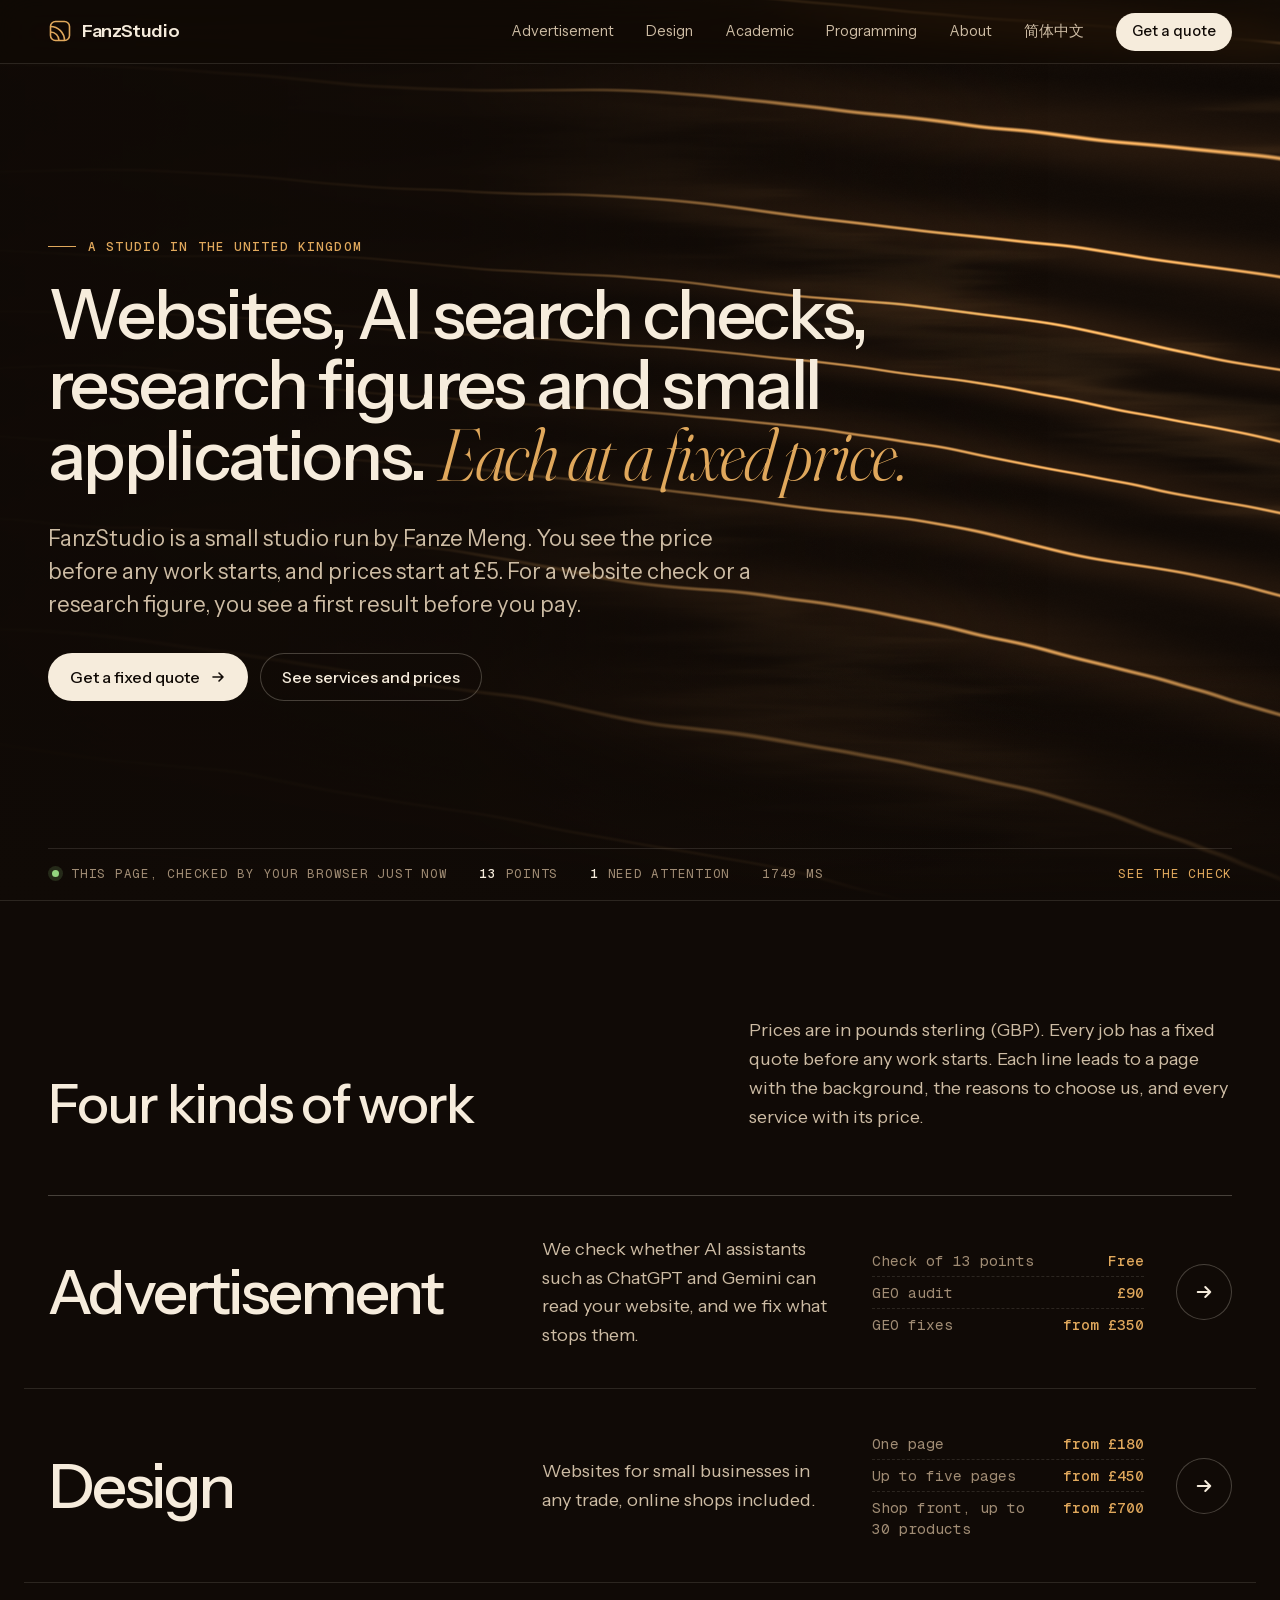
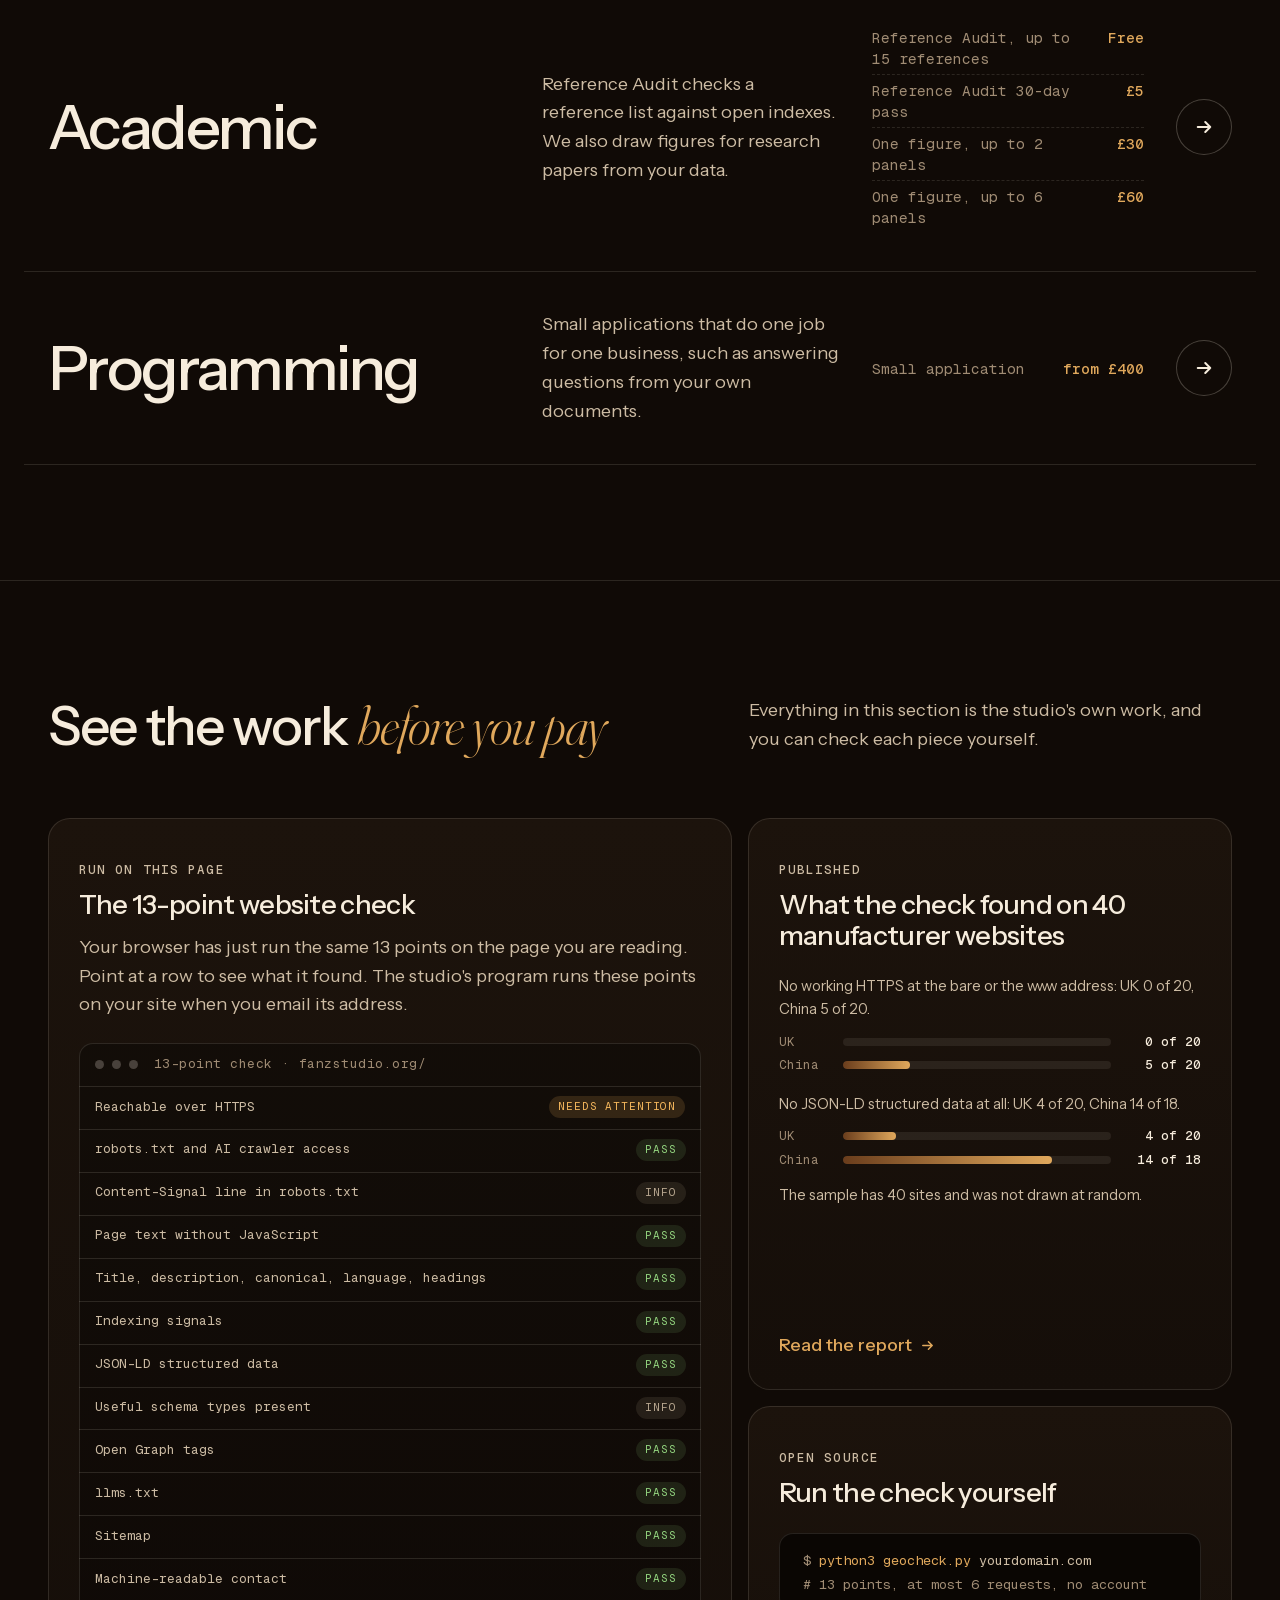
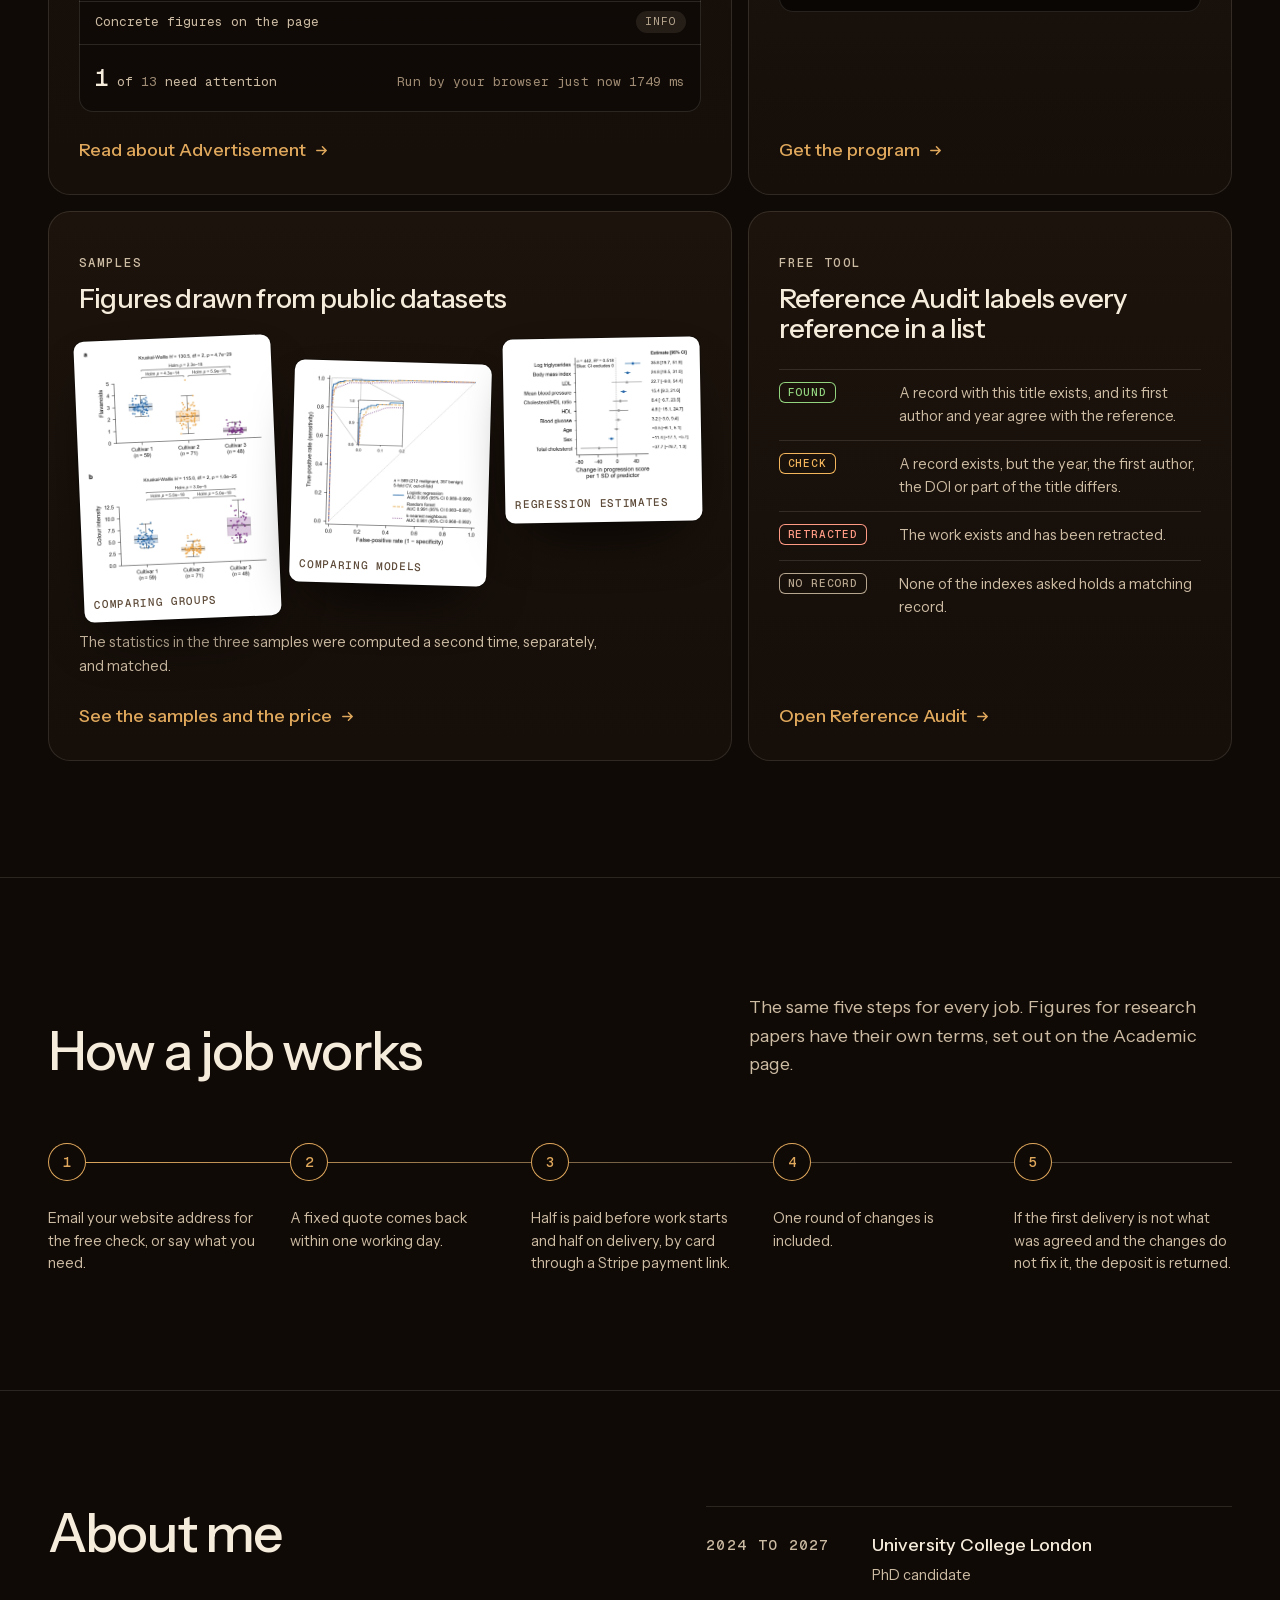
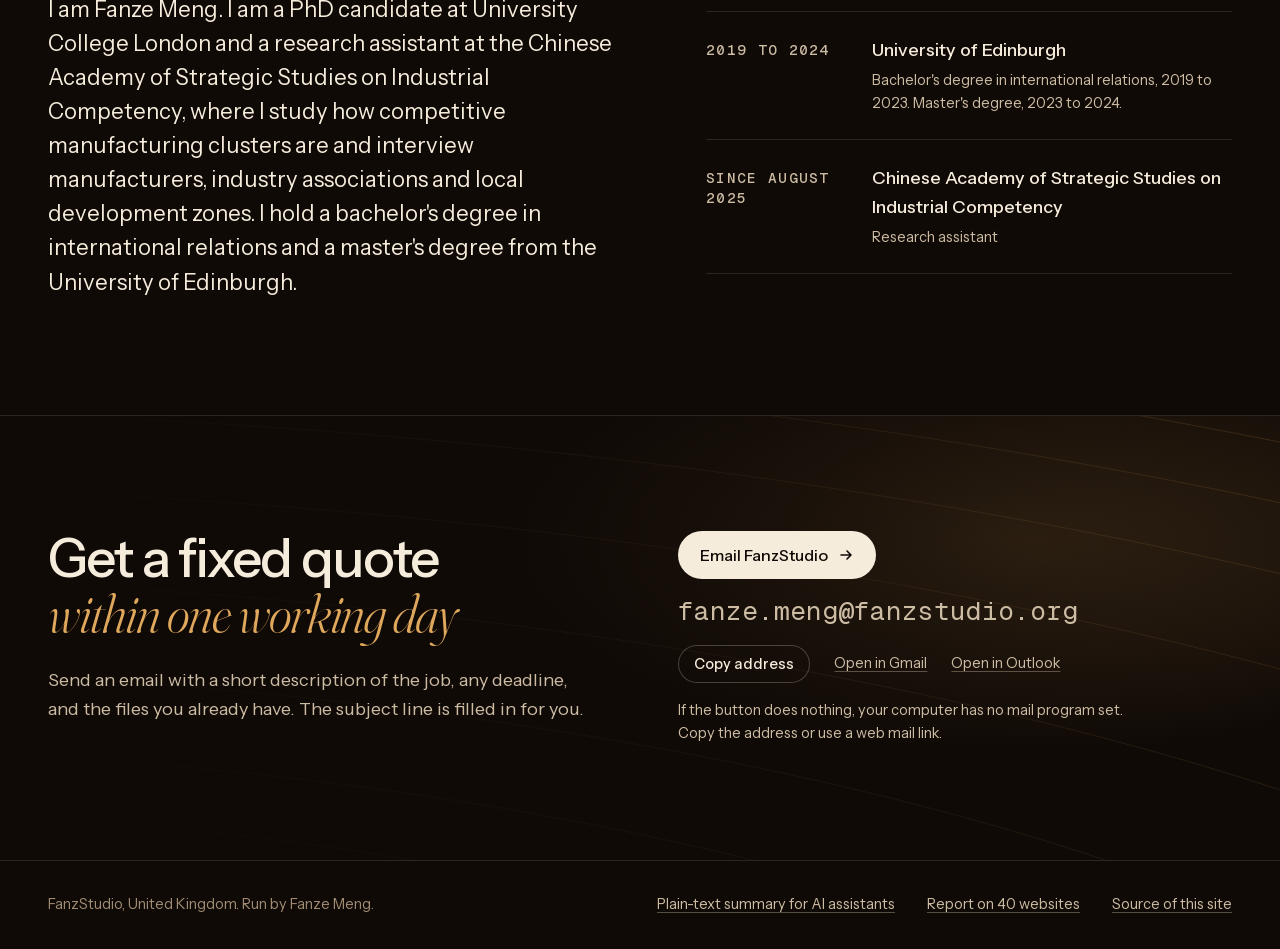
==== commit 7f8695e7: "Add a content security policy to every page Scripts, styles, fonts, images and requests are limited " ====
--- a/index.html
+++ b/index.html
@@ -3,6 +3,8 @@
 <head>
 <meta charset="utf-8">
 <meta name="viewport" content="width=device-width, initial-scale=1">
+<meta http-equiv="Content-Security-Policy" content="default-src 'self'; script-src 'self' 'unsafe-inline'; style-src 'self' 'unsafe-inline'; img-src 'self' data:; font-src 'self'; connect-src 'self'; object-src 'none'; base-uri 'self'; form-action 'none'">
+<meta name="referrer" content="strict-origin-when-cross-origin">
 <title>FanzStudio: advertisement, design, academic and programming work at a fixed quote</title>
 <meta name="description" content="FanzStudio is a small studio in the United Kingdom. We help AI assistants read your website, build websites for small businesses, check reference lists, draw figures for research papers and write small applications. Free first check. Full audit £90.">
 <link rel="canonical" href="https://fanzstudio.org/">
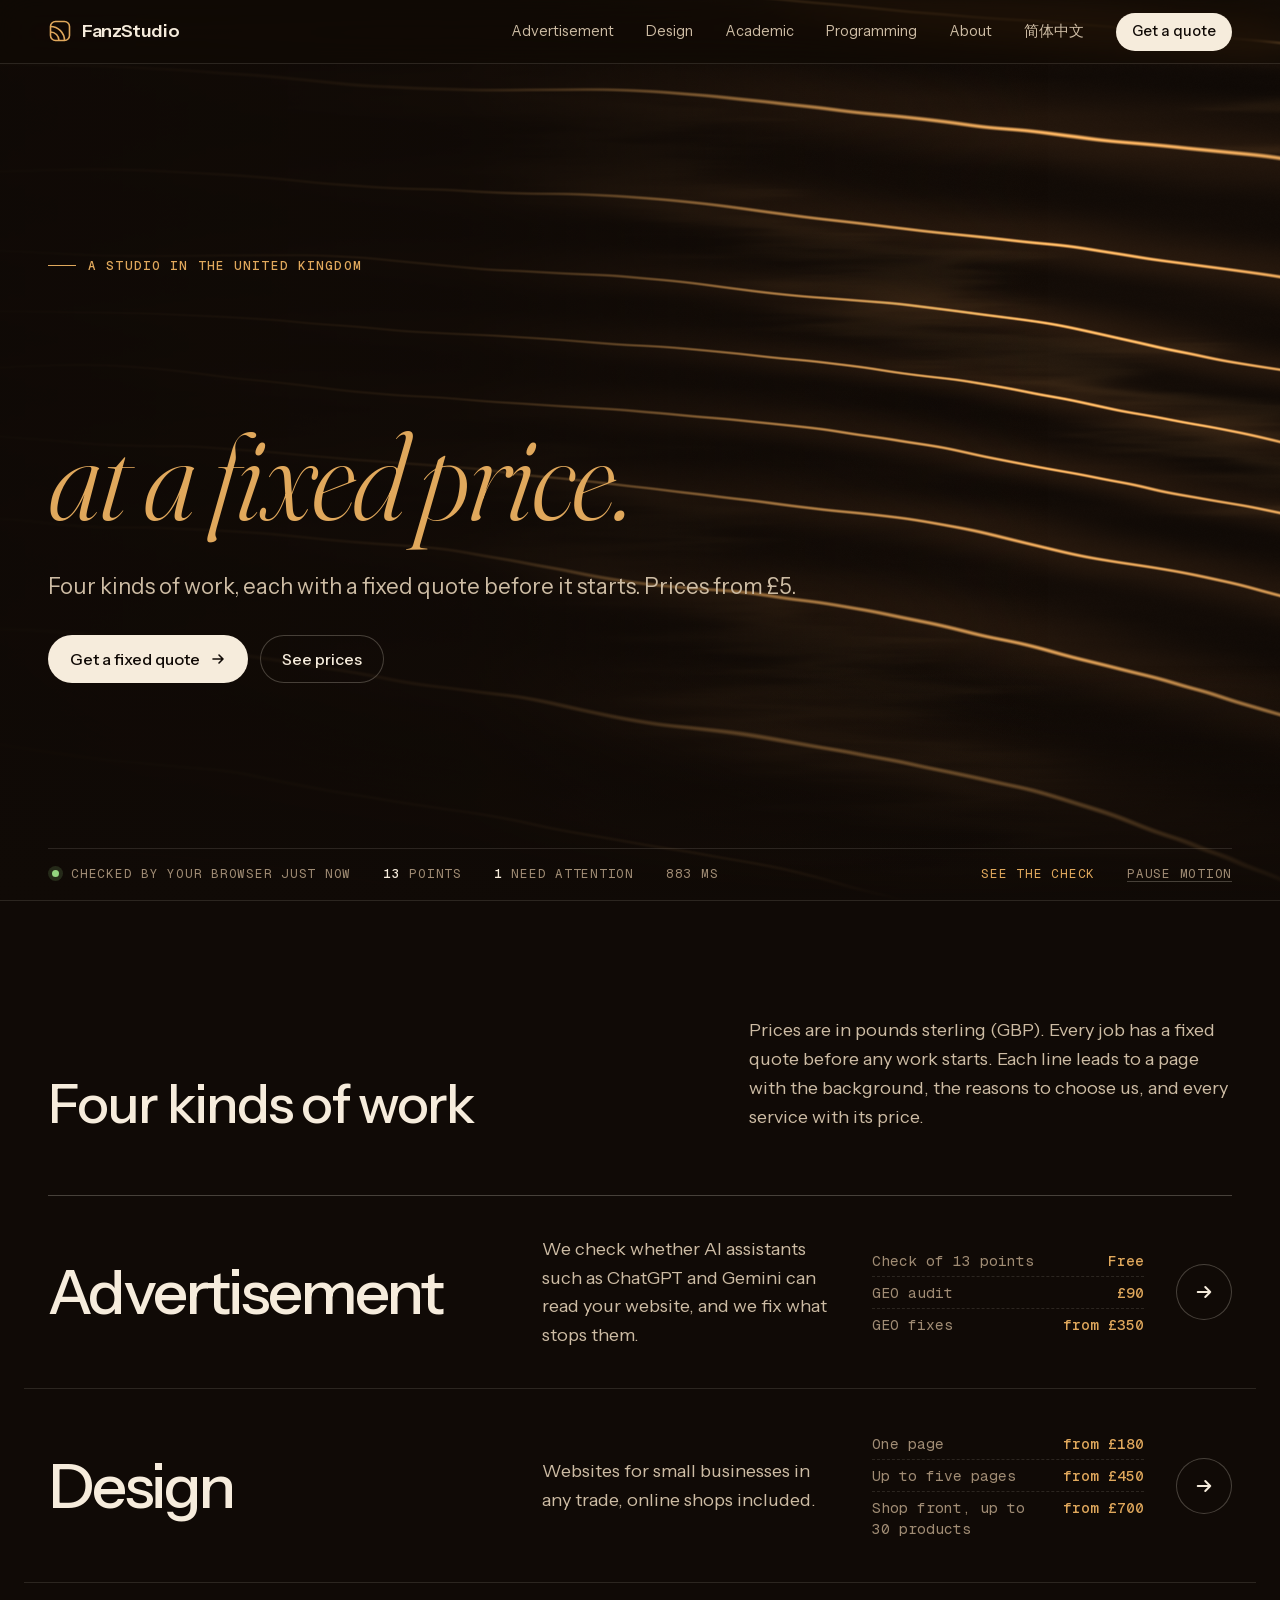
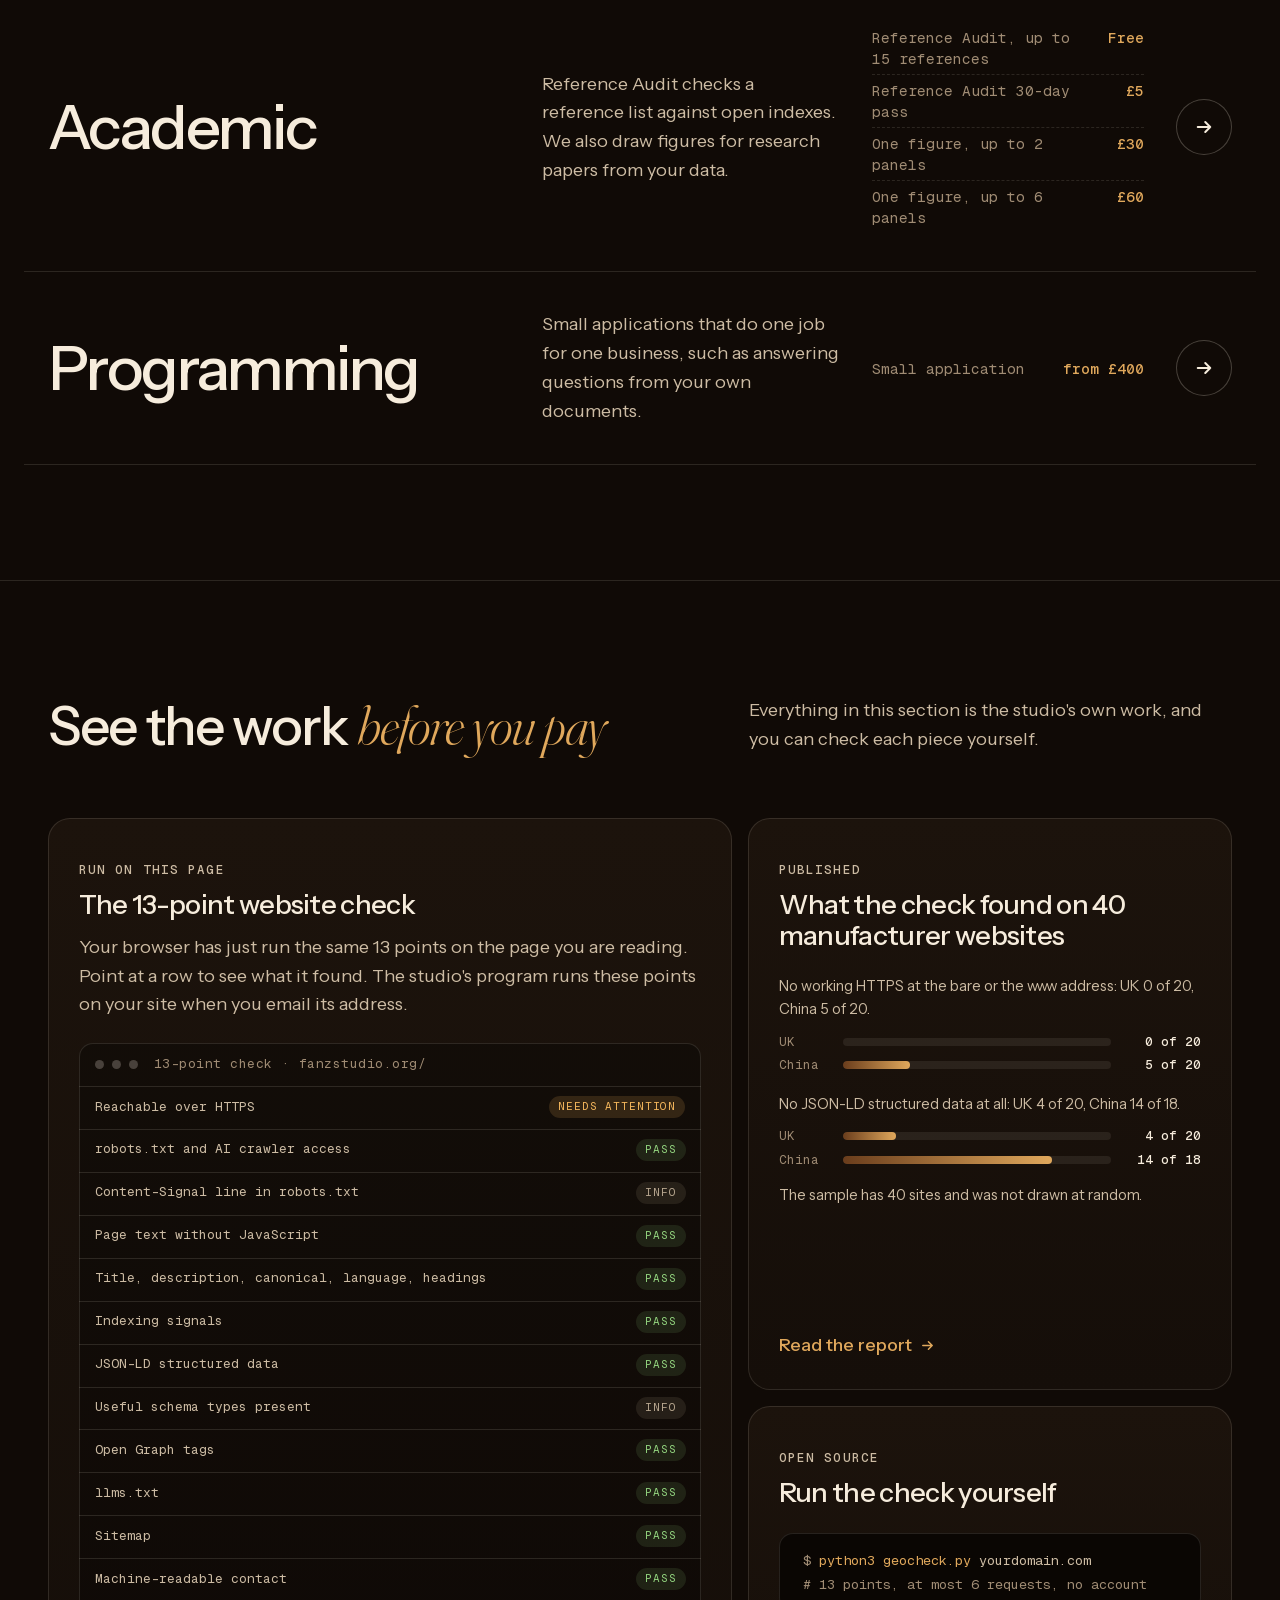
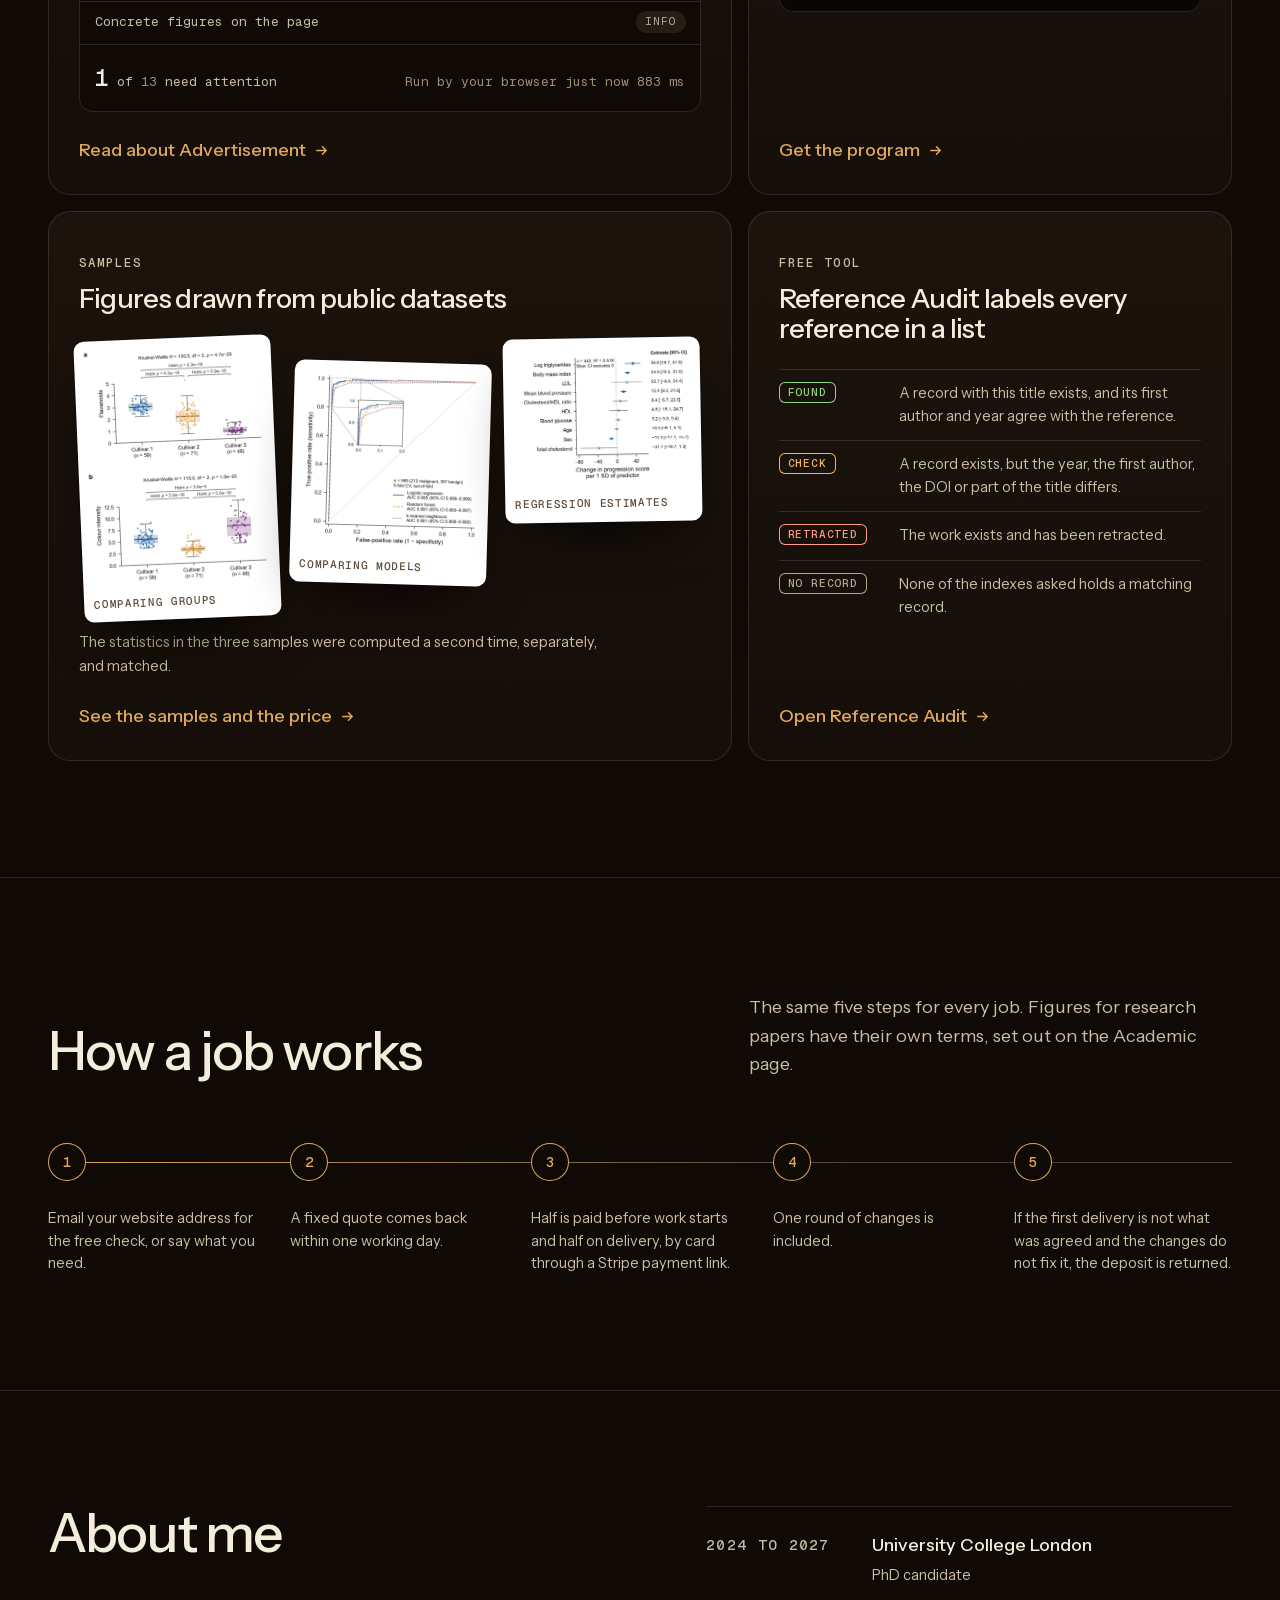
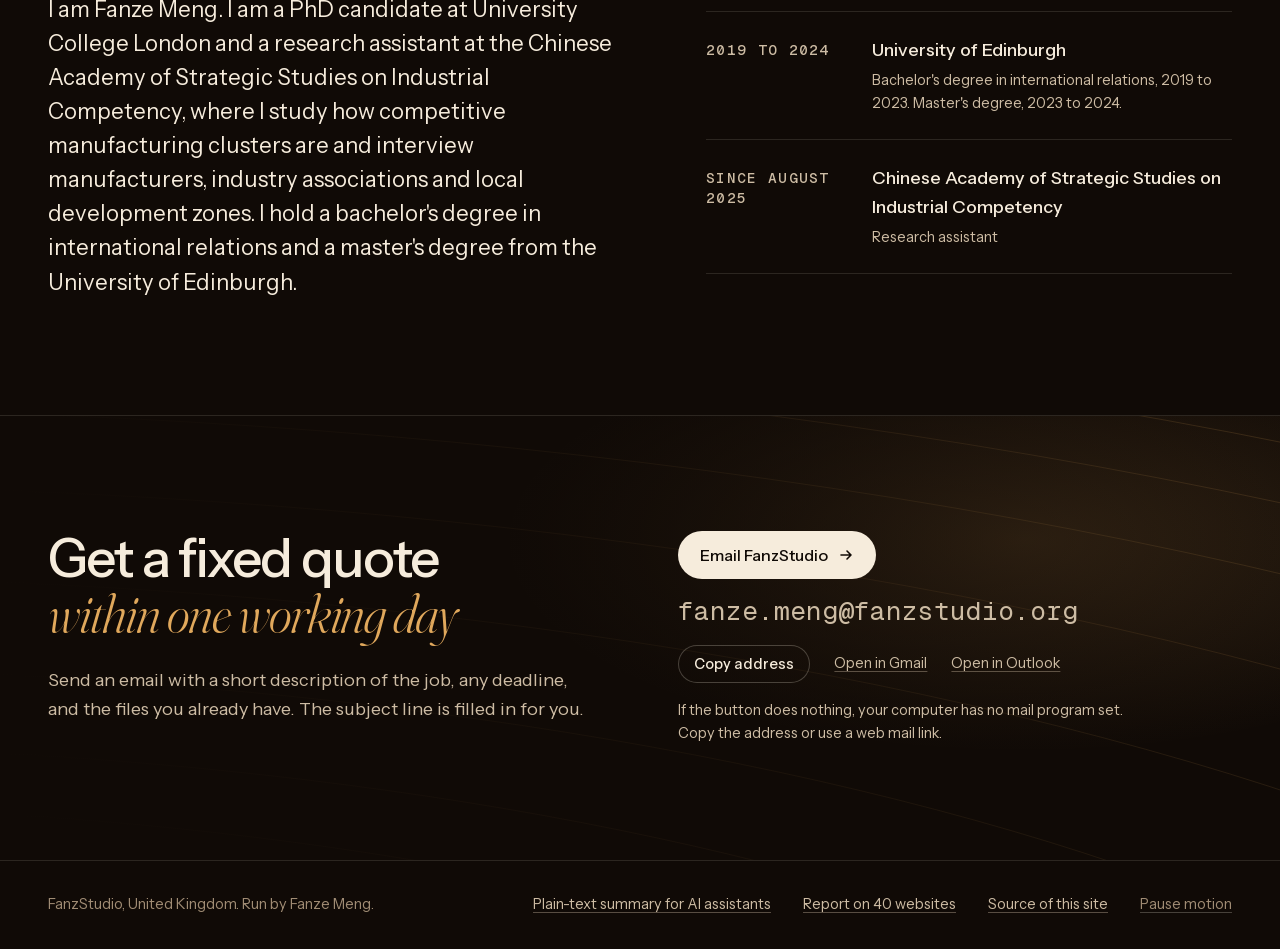
==== commit b1cd9850: "Hero: a two-line headline whose first line changes through the four kinds of work The first screen n" ====
--- a/index.html
+++ b/index.html
@@ -131,7 +131,7 @@
 <a class="skip" href="#main">Skip to content</a>
 <header class="top"><a class="brand" href="index.html"><svg viewBox="0 0 24 24" fill="none" stroke="currentColor" stroke-width="1.6" aria-hidden="true"><rect x="2.5" y="2.5" width="19" height="19" rx="5"/><path d="M2.5 13a8.5 8.5 0 0 1 8.5 8.5M2.5 7.5a14 14 0 0 1 14 14"/></svg>FanzStudio</a><nav id="nav" aria-label="Main"><a href="advertisement.html">Advertisement</a><a href="design.html">Design</a><a href="academic.html">Academic</a><a href="programming.html">Programming</a><a href="index.html#about">About</a><a href="zh.html" lang="zh-Hans">简体中文</a></nav><a class="btn btn--sm" href="#contact">Get a quote</a><button class="menu btn btn--ghost btn--sm" type="button" aria-expanded="false" aria-controls="nav">Menu</button></header>
 <main id="main">
-<section class="hero"><canvas class="grain" data-wood="11,1.05,0" aria-hidden="true"></canvas><div class="wrap hero__in"><p class="label label--rule rise">A studio in the United Kingdom</p><h1 class="rise" style="--i:1">Websites, AI search checks, research figures and small applications. <em>Each at a fixed price.</em></h1><p class="lead rise" style="--i:2">FanzStudio is a small studio run by Fanze Meng. You see the price before any work starts, and prices start at £5. For a website check or a research figure, you see a first result before you pay.</p><div class="cta rise" style="--i:3"><a class="btn" href="#contact">Get a fixed quote <svg viewBox="0 0 16 16" fill="none" stroke="currentColor" stroke-width="1.6" stroke-linecap="round" stroke-linejoin="round" aria-hidden="true"><path d="M3 8h10M9 4l4 4-4 4"/></svg></a><a class="btn btn--ghost" href="#work">See services and prices</a></div></div><div class="wrap"><div class="readout rise" style="--i:5"><span><i class="dot"></i><span data-sum="when" data-live="This page, checked by your browser just now">This page, checked by the studio's program</span></span><span><b data-sum="n">13</b> points</span><span><b data-sum="attn">0</b> need attention</span><span class="wide" data-sum="ms"></span><a href="#proof">See the check</a></div></div></section>
+<section class="hero hero--big"><canvas class="grain" data-wood="11,1.05,0" aria-hidden="true"></canvas><div class="wrap hero__in"><p class="label label--rule rise">A studio in the United Kingdom</p><h1 class="rise" style="--i:1"><span class="cycle"><span style="--n:0">Websites<span class="sep">, </span></span><span style="--n:1">AI search checks<span class="sep">, </span></span><span style="--n:2">research figures<span class="sep">, </span></span><span style="--n:3">small applications</span></span> <em>at a fixed price.</em></h1><p class="lead rise" style="--i:2">Four kinds of work, each with a fixed quote before it starts. Prices from £5.</p><div class="cta rise" style="--i:3"><a class="btn" href="#contact">Get a fixed quote <svg viewBox="0 0 16 16" fill="none" stroke="currentColor" stroke-width="1.6" stroke-linecap="round" stroke-linejoin="round" aria-hidden="true"><path d="M3 8h10M9 4l4 4-4 4"/></svg></a><a class="btn btn--ghost" href="#work">See prices</a></div></div><div class="wrap"><div class="readout rise" style="--i:5"><span><i class="dot"></i><span data-sum="when" data-live="Checked by your browser just now">Checked by the studio's program</span></span><span><b data-sum="n">13</b> points</span><span><b data-sum="attn">0</b> need attention</span><span class="wide" data-sum="ms"></span><a href="#proof">See the check</a><button class="pause" type="button" aria-pressed="false" data-pause="Pause motion" data-play="Play motion" hidden>Pause motion</button></div></div></section>
 <section class="sec" id="work"><div class="wrap"><div class="head rv"><h2>Four kinds of work</h2><p>Prices are in pounds sterling (GBP). Every job has a fixed quote before any work starts. Each line leads to a page with the background, the reasons to choose us, and every service with its price.</p></div><div class="kinds"><a class="kind rv" href="advertisement.html" style="--i:0"><h3 class="kind__name"><span style="view-transition-name:k-advertisement">Advertisement</span></h3><p class="kind__what">We check whether AI assistants such as ChatGPT and Gemini can read your website, and we fix what stops them.</p><ul class="kind__prices"><li><span>Check of 13 points</span><b>Free</b></li><li><span>GEO audit</span><b>£90</b></li><li><span>GEO fixes</span><b>from £350</b></li></ul><span class="kind__go"><svg viewBox="0 0 16 16" fill="none" stroke="currentColor" stroke-width="1.6" stroke-linecap="round" stroke-linejoin="round" aria-hidden="true"><path d="M3 8h10M9 4l4 4-4 4"/></svg></span></a><a class="kind rv" href="design.html" style="--i:1"><h3 class="kind__name"><span style="view-transition-name:k-design">Design</span></h3><p class="kind__what">Websites for small businesses in any trade, online shops included.</p><ul class="kind__prices"><li><span>One page</span><b>from £180</b></li><li><span>Up to five pages</span><b>from £450</b></li><li><span>Shop front, up to 30 products</span><b>from £700</b></li></ul><span class="kind__go"><svg viewBox="0 0 16 16" fill="none" stroke="currentColor" stroke-width="1.6" stroke-linecap="round" stroke-linejoin="round" aria-hidden="true"><path d="M3 8h10M9 4l4 4-4 4"/></svg></span></a><a class="kind rv" href="academic.html" style="--i:2"><h3 class="kind__name"><span style="view-transition-name:k-academic">Academic</span></h3><p class="kind__what">Reference Audit checks a reference list against open indexes. We also draw figures for research papers from your data.</p><ul class="kind__prices"><li><span>Reference Audit, up to 15 references</span><b>Free</b></li><li><span>Reference Audit 30-day pass</span><b>£5</b></li><li><span>One figure, up to 2 panels</span><b>£30</b></li><li><span>One figure, up to 6 panels</span><b>£60</b></li></ul><span class="kind__go"><svg viewBox="0 0 16 16" fill="none" stroke="currentColor" stroke-width="1.6" stroke-linecap="round" stroke-linejoin="round" aria-hidden="true"><path d="M3 8h10M9 4l4 4-4 4"/></svg></span></a><a class="kind rv" href="programming.html" style="--i:3"><h3 class="kind__name"><span style="view-transition-name:k-programming">Programming</span></h3><p class="kind__what">Small applications that do one job for one business, such as answering questions from your own documents.</p><ul class="kind__prices"><li><span>Small application</span><b>from £400</b></li></ul><span class="kind__go"><svg viewBox="0 0 16 16" fill="none" stroke="currentColor" stroke-width="1.6" stroke-linecap="round" stroke-linejoin="round" aria-hidden="true"><path d="M3 8h10M9 4l4 4-4 4"/></svg></span></a></div></div></section>
 <section class="sec" id="proof"><div class="wrap"><div class="head rv"><h2>See the work <em>before you pay</em></h2><p>Everything in this section is the studio's own work, and you can check each piece yourself.</p></div><div class="bento"><article class="card c7 tall rv"><p class="label">Run on this page</p><h3>The 13-point website check</h3><p>Your browser has just run the same 13 points on the page you are reading. Point at a row to see what it found. The studio's program runs these points on your site when you email its address.</p><div class="check" data-check><div class="check__bar"><i></i><i></i><i></i><span>13-point check · fanzstudio.org/</span></div><ul><li data-c="reachable" tabindex="0"><span>Reachable over HTTPS</span><span class="st st--pass">Pass</span><small></small></li><li data-c="robots" tabindex="0"><span>robots.txt and AI crawler access</span><span class="st st--pass">Pass</span><small></small></li><li data-c="content_signal" tabindex="0"><span>Content-Signal line in robots.txt</span><span class="st st--info">Info</span><small></small></li><li data-c="js_text" tabindex="0"><span>Page text without JavaScript</span><span class="st st--pass">Pass</span><small></small></li><li data-c="head" tabindex="0"><span>Title, description, canonical, language, headings</span><span class="st st--pass">Pass</span><small></small></li><li data-c="indexing" tabindex="0"><span>Indexing signals</span><span class="st st--pass">Pass</span><small></small></li><li data-c="jsonld" tabindex="0"><span>JSON-LD structured data</span><span class="st st--pass">Pass</span><small></small></li><li data-c="jsonld_types" tabindex="0"><span>Useful schema types present</span><span class="st st--info">Info</span><small></small></li><li data-c="open_graph" tabindex="0"><span>Open Graph tags</span><span class="st st--pass">Pass</span><small></small></li><li data-c="llms_txt" tabindex="0"><span>llms.txt</span><span class="st st--pass">Pass</span><small></small></li><li data-c="sitemap" tabindex="0"><span>Sitemap</span><span class="st st--pass">Pass</span><small></small></li><li data-c="contact" tabindex="0"><span>Machine-readable contact</span><span class="st st--pass">Pass</span><small></small></li><li data-c="specifics" tabindex="0"><span>Concrete figures on the page</span><span class="st st--info">Info</span><small></small></li></ul><div class="check__sum"><span><b data-sum="attn">0</b>of <span data-sum="n">13</span> need attention</span><span><span data-sum="when" data-live="Run by your browser just now">Result from the studio's check program</span> <span data-sum="ms"></span></span></div></div><a class="more" href="advertisement.html">Read about Advertisement <svg viewBox="0 0 16 16" fill="none" stroke="currentColor" stroke-width="1.6" stroke-linecap="round" stroke-linejoin="round" aria-hidden="true"><path d="M3 8h10M9 4l4 4-4 4"/></svg></a></article><article class="card c5 rv" style="--i:1"><p class="label">Published</p><h3>What the check found on 40 manufacturer websites</h3><div class="bars"><div class="bar"><p>No working HTTPS at the bare or the www address: UK 0 of 20, China 5 of 20.</p><div class="bar__r"><span>UK</span><i style="--v:0%"></i><b>0 of 20</b></div><div class="bar__r"><span>China</span><i style="--v:25%"></i><b>5 of 20</b></div></div><div class="bar"><p>No JSON-LD structured data at all: UK 4 of 20, China 14 of 18.</p><div class="bar__r"><span>UK</span><i style="--v:20%"></i><b>4 of 20</b></div><div class="bar__r"><span>China</span><i style="--v:78%"></i><b>14 of 18</b></div></div></div><p>The sample has 40 sites and was not drawn at random.</p><a class="more" href="geo-benchmark.html">Read the report <svg viewBox="0 0 16 16" fill="none" stroke="currentColor" stroke-width="1.6" stroke-linecap="round" stroke-linejoin="round" aria-hidden="true"><path d="M3 8h10M9 4l4 4-4 4"/></svg></a></article><article class="card c5 rv" style="--i:2"><p class="label">Open source</p><h3>Run the check yourself</h3><pre class="term"><i>$</i> <b>python3 geocheck.py</b> yourdomain.com
 <i># 13 points, at most 6 requests, no account</i></pre><a class="more" href="tools/geocheck.py">Get the program <svg viewBox="0 0 16 16" fill="none" stroke="currentColor" stroke-width="1.6" stroke-linecap="round" stroke-linejoin="round" aria-hidden="true"><path d="M3 8h10M9 4l4 4-4 4"/></svg></a></article><article class="card c7 rv"><p class="label">Samples</p><h3>Figures drawn from public datasets</h3><div class="plates plates--fan"><figure class="plate"><img src="figures/sample-group-comparison.webp" width="760" height="1008" alt="Two box plots with every observation drawn as a point. Three wine cultivars are compared on flavanoids and on colour intensity, with test results printed above the boxes." loading="lazy"><figcaption>Comparing groups</figcaption></figure><figure class="plate"><img src="figures/sample-roc.webp" width="760" height="760" alt="Three ROC curves for three classifiers on the Breast Cancer Wisconsin data, with a magnified inset of the top-left corner and a legend that gives each area under the curve with its 95% interval." loading="lazy"><figcaption>Comparing models</figcaption></figure><figure class="plate"><img src="figures/sample-coefficients.webp" width="760" height="598" alt="A dot-and-whisker chart of ten regression coefficients with 95% confidence intervals, sorted by size, with a dashed line at zero and the numbers printed on the right." loading="lazy"><figcaption>Regression estimates</figcaption></figure></div><p>The statistics in the three samples were computed a second time, separately, and matched.</p><a class="more" href="figures.html">See the samples and the price <svg viewBox="0 0 16 16" fill="none" stroke="currentColor" stroke-width="1.6" stroke-linecap="round" stroke-linejoin="round" aria-hidden="true"><path d="M3 8h10M9 4l4 4-4 4"/></svg></a></article><article class="card c5 rv" style="--i:1"><p class="label">Free tool</p><h3>Reference Audit labels every reference in a list</h3><ul class="refs"><li><span class="tag tag--found">Found</span><span>A record with this title exists, and its first author and year agree with the reference.</span></li><li><span class="tag tag--check">Check</span><span>A record exists, but the year, the first author, the DOI or part of the title differs.</span></li><li><span class="tag tag--retr">Retracted</span><span>The work exists and has been retracted.</span></li><li><span class="tag tag--none">No record</span><span>None of the indexes asked holds a matching record.</span></li></ul><a class="more" href="https://fanzemeng31-arch.github.io/reference-audit/">Open Reference Audit <svg viewBox="0 0 16 16" fill="none" stroke="currentColor" stroke-width="1.6" stroke-linecap="round" stroke-linejoin="round" aria-hidden="true"><path d="M3 8h10M9 4l4 4-4 4"/></svg></a></article></div></div></section>
@@ -139,6 +139,6 @@
 <section class="sec" id="about"><div class="wrap about"><div class="rv"><h2>About me</h2><p>I am Fanze Meng. I am a PhD candidate at University College London and a research assistant at the Chinese Academy of Strategic Studies on Industrial Competency, where I study how competitive manufacturing clusters are and interview manufacturers, industry associations and local development zones. I hold a bachelor's degree in international relations and a master's degree from the University of Edinburgh.</p></div><div class="rv" style="--i:1"><ul class="creds"><li><span class="label">2024 to 2027</span><div><b>University College London</b><span>PhD candidate</span></div></li><li><span class="label">2019 to 2024</span><div><b>University of Edinburgh</b><span>Bachelor's degree in international relations, 2019 to 2023. Master's degree, 2023 to 2024.</span></div></li><li><span class="label">Since August 2025</span><div><b>Chinese Academy of Strategic Studies on Industrial Competency</b><span>Research assistant</span></div></li></ul></div></div></section>
 <section class="band" id="contact"><div class="wrap band__grid"><div class="rv"><h2>Get a fixed quote <em>within one working day</em></h2><p>Send an email with a short description of the job, any deadline, and the files you already have. The subject line is filled in for you.</p></div><div class="rv" style="--i:1"><div class="mail"><a class="btn" href="mailto:fanze.meng@fanzstudio.org?subject=FanzStudio%20enquiry">Email FanzStudio <svg viewBox="0 0 16 16" fill="none" stroke="currentColor" stroke-width="1.6" stroke-linecap="round" stroke-linejoin="round" aria-hidden="true"><path d="M3 8h10M9 4l4 4-4 4"/></svg></a><p class="mail__addr"><span class="mail-text">fanze.meng@fanzstudio.org</span></p><p class="mail__alt"><button type="button" class="btn btn--ghost btn--sm" data-copy="fanze.meng@fanzstudio.org" data-label="Copy address" data-done="Copied" hidden>Copy address</button><span class="vh" role="status" aria-live="polite"></span><a href="https://mail.google.com/mail/?view=cm&amp;fs=1&amp;to=fanze.meng%40fanzstudio.org&amp;su=FanzStudio%20enquiry" target="_blank" rel="noopener">Open in Gmail</a><a href="https://outlook.live.com/mail/0/deeplink/compose?to=fanze.meng%40fanzstudio.org&amp;subject=FanzStudio%20enquiry" target="_blank" rel="noopener">Open in Outlook</a></p><p class="mail__note">If the button does nothing, your computer has no mail program set. Copy the address or use a web mail link.</p></div></div></div></section>
 </main>
-<footer class="foot"><span>FanzStudio, United Kingdom. Run by Fanze Meng.</span><a href="llms.txt">Plain-text summary for AI assistants</a><a href="geo-benchmark.html">Report on 40 websites</a><a href="https://github.com/fanzemeng31-arch/fanzstudio">Source of this site</a></footer>
+<footer class="foot"><span>FanzStudio, United Kingdom. Run by Fanze Meng.</span><a href="llms.txt">Plain-text summary for AI assistants</a><a href="geo-benchmark.html">Report on 40 websites</a><a href="https://github.com/fanzemeng31-arch/fanzstudio">Source of this site</a><button class="pause" type="button" aria-pressed="false" data-pause="Pause motion" data-play="Play motion" hidden>Pause motion</button></footer>
 </body>
 </html>
--- a/style.css
+++ b/style.css
@@ -82,6 +82,20 @@
 .hero__in{flex:1;display:flex;flex-direction:column;justify-content:center;padding-block:clamp(40px,8vh,104px) clamp(32px,5vh,56px)}
 .hero h1{font-size:var(--t-h1);font-weight:500;line-height:1;letter-spacing:-.038em;max-width:12.4em;margin-top:var(--s5);text-wrap:balance}
 .hero h1 em,.chero h1 em,.head h2 em,.band h2 em{font:italic 300 1.03em/1 var(--serif);letter-spacing:-.02em;color:var(--oak)}
+.hero--big h1{font-size:clamp(34px,9.3vw,120px);line-height:.98;letter-spacing:-.045em;max-width:none}
+.hero--big h1 em{display:block}
+.hero--big .lead{max-width:40em}
+.cycle{display:grid;justify-items:start}
+.cycle > span{grid-area:1/1;white-space:nowrap}
+.cycle > span::first-letter{text-transform:uppercase}
+.cycle:hover > span{animation-play-state:paused}
+.sep{position:absolute;width:1px;height:1px;overflow:hidden;clip-path:inset(50%)}
+.still .cycle{display:block;font-size:.4em;line-height:1.12;letter-spacing:-.03em;margin-bottom:.4em;max-width:22em}
+.still .cycle > span{display:inline;white-space:normal;opacity:1;animation:none;filter:none;transform:none}
+.still .sep{position:static;width:auto;height:auto;clip-path:none}
+.still .dot{animation:none}
+.pause{font:inherit;letter-spacing:inherit;text-transform:inherit;color:var(--faint);background:none;border:0;padding:0;cursor:pointer;text-decoration:underline;text-decoration-color:var(--rule-2);text-underline-offset:.22em}
+.pause:hover{color:var(--ink)}
 .lead{font-size:var(--t-lead);line-height:1.5;color:var(--soft);max-width:33em;margin-top:var(--s6);text-wrap:pretty}
 .cta{display:flex;flex-wrap:wrap;gap:var(--s3);margin-top:var(--s6)}
 .readout{display:flex;flex-wrap:wrap;align-items:center;gap:var(--s2) var(--s6);padding-block:var(--s4);border-top:1px solid var(--rule);font:400 var(--t-label)/1.5 var(--mono);letter-spacing:.06em;text-transform:uppercase;color:var(--faint)}
@@ -263,7 +277,7 @@
 
 /* the Chinese page */
 :lang(zh-Hans) .hero h1,:lang(zh-Hans) .chero h1,:lang(zh-Hans) .head h2,:lang(zh-Hans) .band h2,:lang(zh-Hans) .about h2,:lang(zh-Hans) .part > h2,:lang(zh-Hans) .kind__name{letter-spacing:-.01em;line-height:1.18;font-weight:600}
-:lang(zh-Hans) .hero h1{font-size:clamp(34px,3.6vw + 12px,64px);max-width:16em}
+:lang(zh-Hans) .hero--big h1{font-size:clamp(34px,8vw,104px);max-width:none}
 :lang(zh-Hans) .hero h1 em{font:inherit;color:var(--oak)}
 :lang(zh-Hans) body{line-height:1.75}
 :lang(zh-Hans) .label{letter-spacing:.04em}
@@ -283,6 +297,8 @@
   @keyframes rise{from{opacity:0;transform:translateY(22px)}}
   .js .rv{opacity:0;transform:translateY(26px);transition:opacity .8s var(--ease),transform .8s var(--ease);transition-delay:calc(var(--i,0)*80ms)}
   .js .rv.in{opacity:1;transform:none}
+  .cycle > span{opacity:0;animation:cyc 10s var(--ease) infinite;animation-delay:calc(var(--n)*2.5s + .5s)}
+  @keyframes cyc{0%{opacity:0;transform:translateY(.28em);filter:blur(10px)}5%,21%{opacity:1;transform:none;filter:none}26%,100%{opacity:0;transform:translateY(-.28em);filter:blur(10px)}}
   .dot{animation:pulse 2.6s ease-in-out infinite}
   @keyframes pulse{50%{box-shadow:0 0 0 7px rgba(147,212,127,0)}}
   @view-transition{navigation:auto}
@@ -292,6 +308,9 @@
   html{scroll-behavior:auto}
   *,*::before,*::after{animation:none!important;transition:none!important}
   .spec,.plate{transform:none}
+  .cycle{display:block;font-size:.4em;line-height:1.12;letter-spacing:-.03em;margin-bottom:.4em;max-width:22em}
+  .cycle > span{display:inline;white-space:normal}
+  .sep{position:static;width:auto;height:auto;clip-path:none}
 }
 
 /* narrower screens */
@@ -319,6 +338,11 @@
   .head,.about,.band__grid,.chero__grid{grid-template-columns:1fr;gap:var(--s5)}
   .hero::after,.chero::after{background:linear-gradient(180deg,rgba(16,10,6,.9) 0,rgba(16,10,6,.84) 62%,rgba(16,10,6,.35) 100%)}
   .readout a,.readout .wide{display:none}
+  .hero--big h1{font-size:clamp(40px,13vw,96px)}
+  :lang(en) .cycle{min-height:1.96em;align-items:end}
+  :lang(en) .cycle > span{white-space:normal}
+  .still :lang(en) .cycle,.still .cycle{min-height:0}
+  :lang(zh-Hans) .hero--big h1{font-size:clamp(38px,12vw,90px)}
   .plates{gap:var(--s2)}
   .creds li{grid-template-columns:1fr;gap:var(--s1)}
   .zparts{grid-template-columns:1fr}
